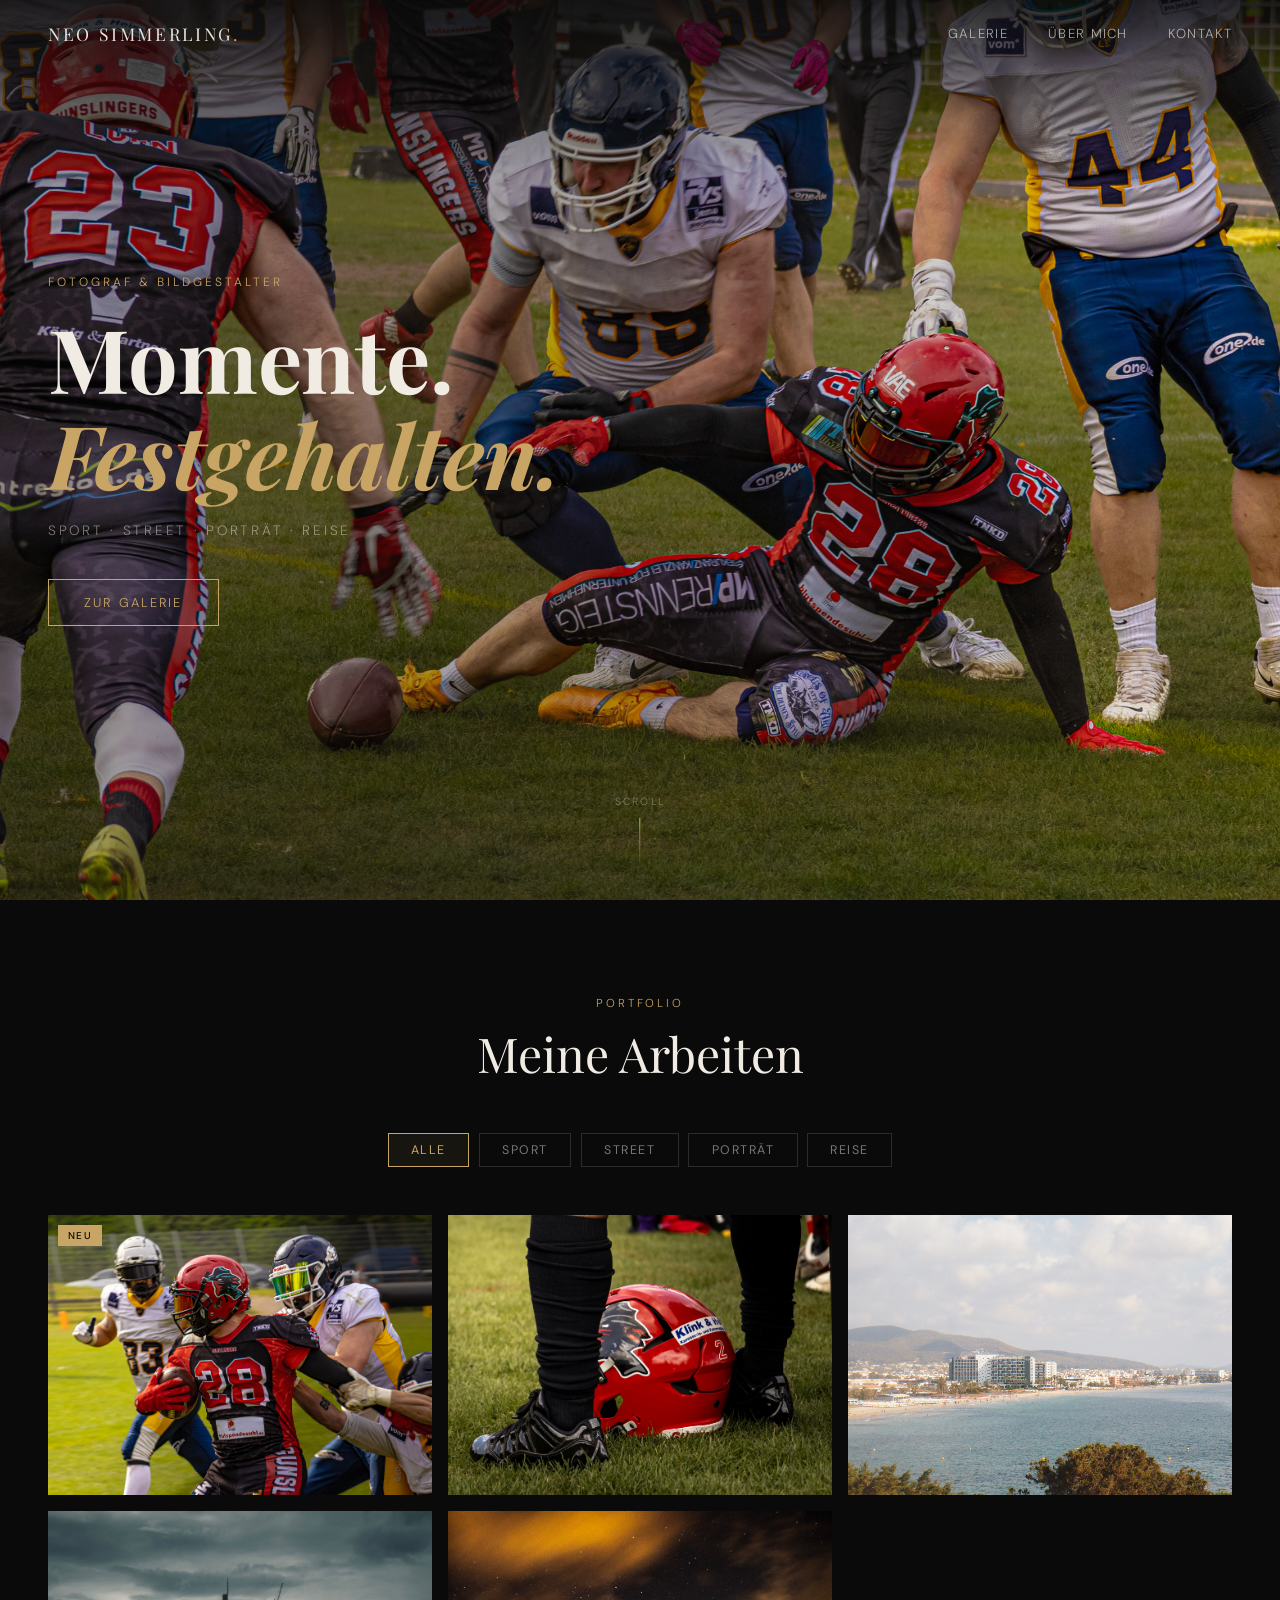
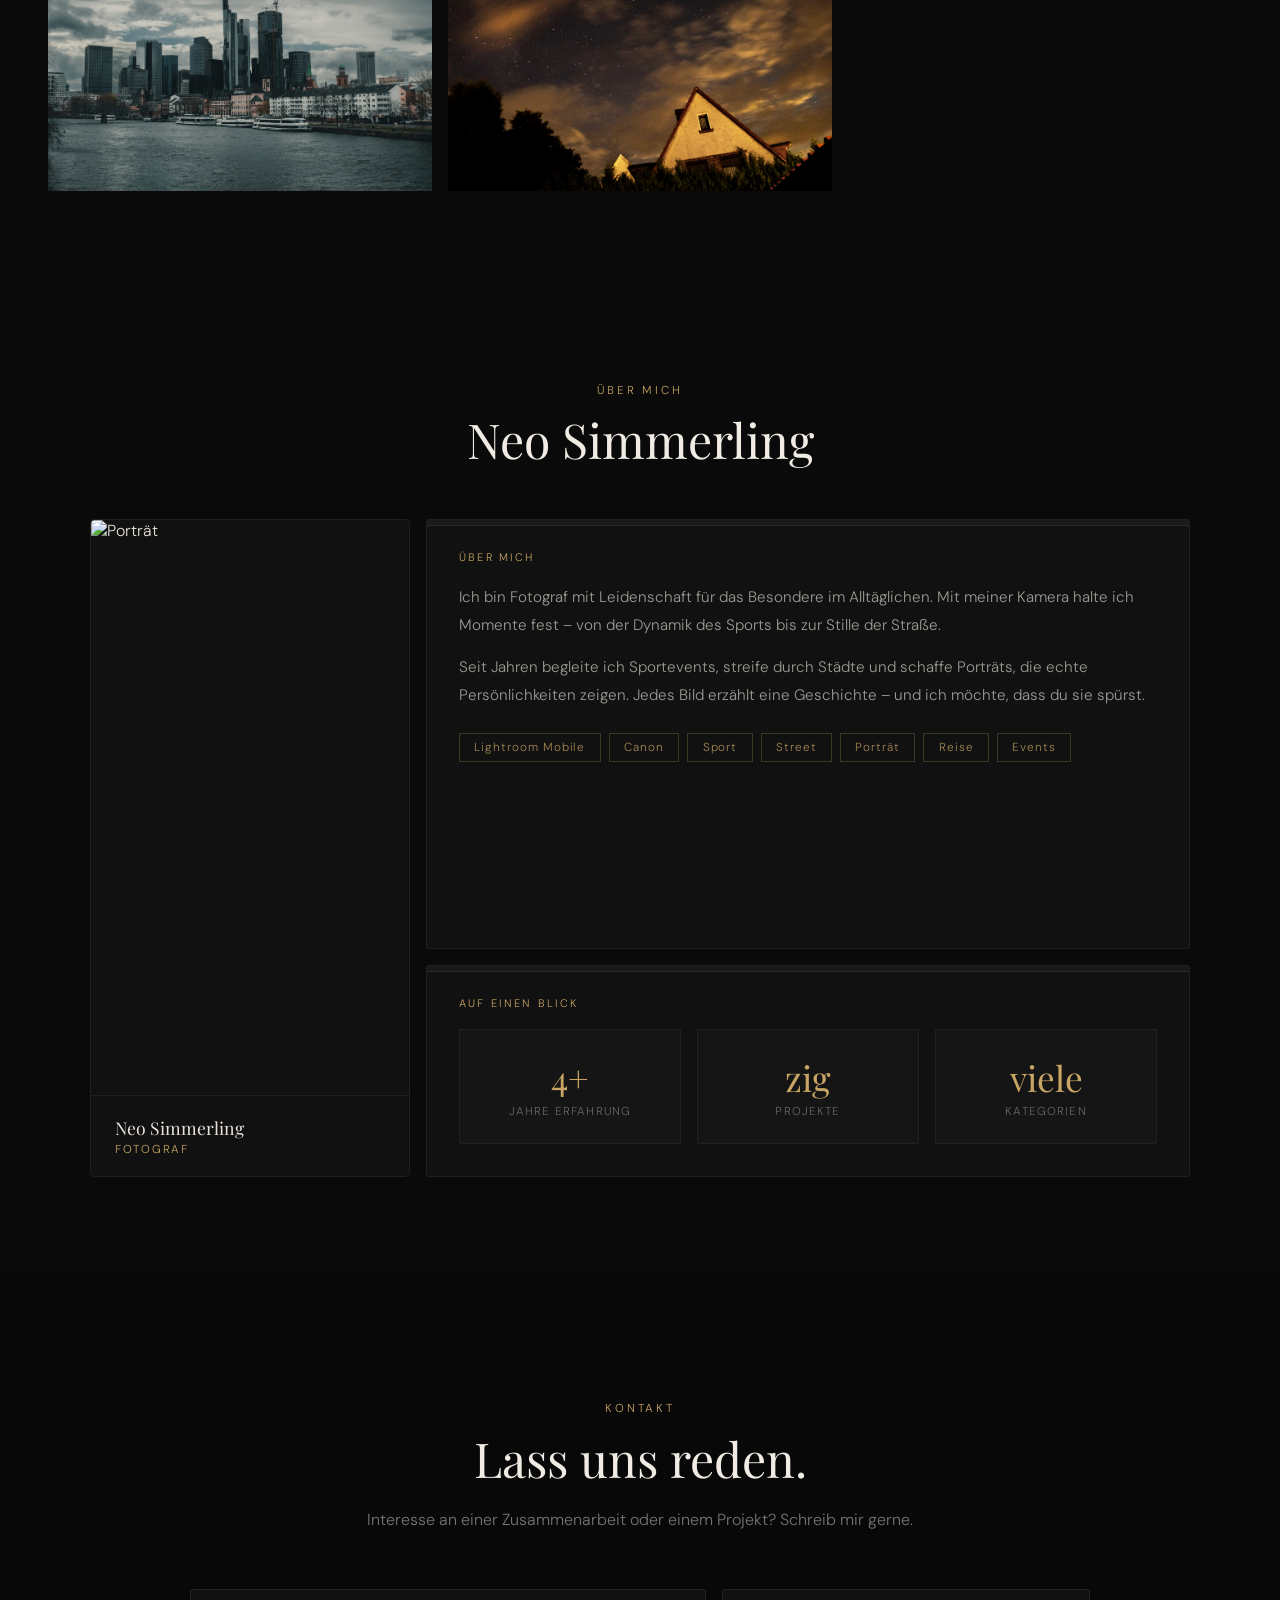
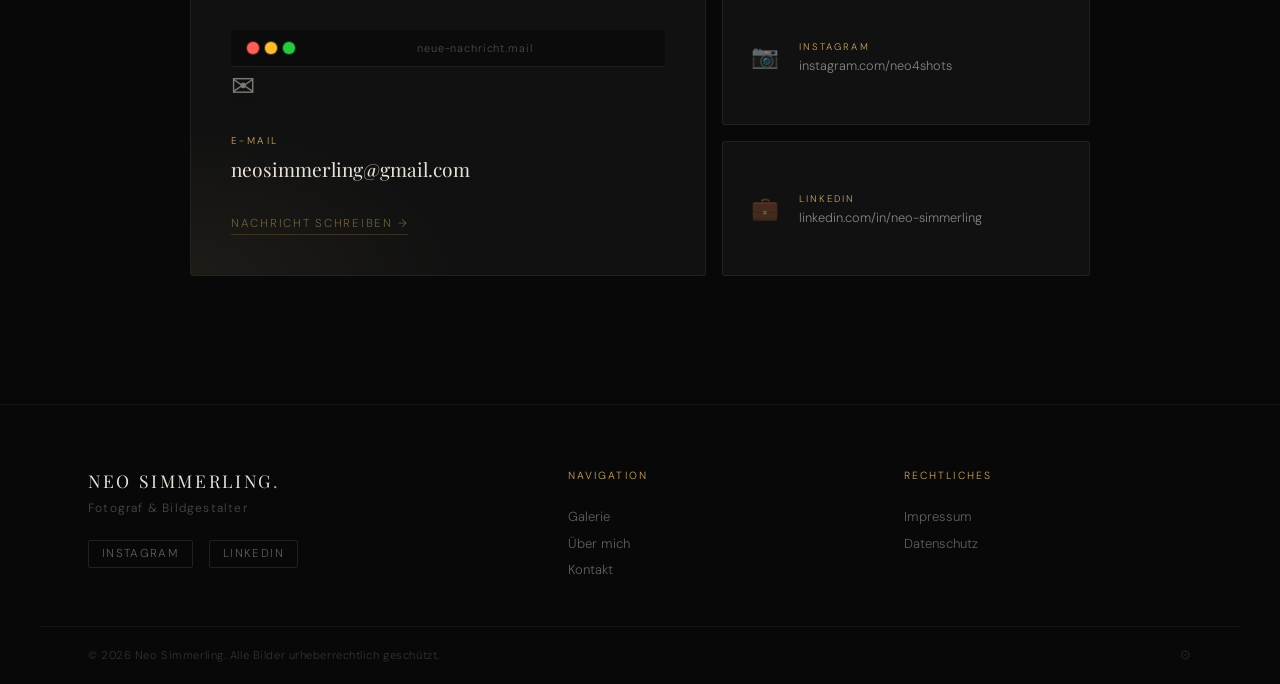
==== index.html @ 32598d6a "1." ====
<!DOCTYPE html>
<html lang="de">
<head>
  <meta charset="UTF-8" />
  <meta name="viewport" content="width=device-width, initial-scale=1.0" />
  <title>Portfolio – Neo Simmerling | Fotograf</title>
  <meta name="description" content="Fotografen-Portfolio – Sport, Street, Porträt & mehr." />
  <link rel="preconnect" href="https://fonts.googleapis.com" />
  <link rel="preconnect" href="https://fonts.gstatic.com" crossorigin />
  <link href="https://fonts.googleapis.com/css2?family=Playfair+Display:ital,wght@0,400;0,700;1,400&family=DM+Sans:wght@300;400;500&display=swap" rel="stylesheet" />
  <link rel="stylesheet" href="css/style.css" />
  <link rel="icon" href="images/about/logo.png" />
</head>
<body>
  <div class="page-transition fade-out" id="pageTransition"></div>

  <!-- NAV -->
  <nav class="nav" id="nav">
    <a href="#hero" class="nav-logo">Neo Simmerling<span>.</span></a>
    <div class="nav-links">
      <a href="#gallery">Galerie</a>
      <a href="#about">Über mich</a>
      <a href="#contact">Kontakt</a>
    </div>
    <button class="burger" id="burger" aria-label="Menü öffnen">
      <span></span><span></span><span></span>
    </button>
  </nav>

  <!-- MOBILE MENU -->
  <div class="mobile-menu" id="mobileMenu">
    <a href="#gallery" class="mobile-link">Galerie</a>
    <a href="#about" class="mobile-link">Über mich</a>
    <a href="#contact" class="mobile-link">Kontakt</a>
  </div>

  <!-- HERO -->
  <section class="hero" id="hero">
    <div class="hero-bg">
      <div class="hero-overlay"></div>
      <!-- Platzhalter-Bild – ersetze mit deinem echten Hero-Bild -->
      <div class="hero-img" style="background-image: url('images/about/hero.jpg');"></div>
      <div class="hero-placeholder" style="display:none"></div>
    </div>
    <div class="hero-content">
      <p class="hero-eyebrow">Fotograf &amp; Bildgestalter</p>
      <h1 class="hero-title">Momente.<br /><em>Festgehalten.</em></h1>
      <p class="hero-sub">Sport · Street · Porträt · Reise</p>
      <a href="#gallery" class="btn-hero">Zur Galerie</a>
    </div>
    <div class="hero-scroll">
      <span>Scroll</span>
      <div class="scroll-line"></div>
    </div>
  </section>

  <!-- GALLERY -->
  <section class="gallery-section" id="gallery">
    <div class="section-header">
      <p class="section-eyebrow">Portfolio</p>
      <h2 class="section-title">Meine Arbeiten</h2>
    </div>

    <!-- FILTER -->
    <div class="filter-bar" id="filterBar">
      <button class="filter-btn active" data-filter="all">Alle</button>
      <button class="filter-btn" data-filter="sport">Sport</button>
      <button class="filter-btn" data-filter="street">Street</button>
      <button class="filter-btn" data-filter="portrait">Porträt</button>
      <button class="filter-btn" data-filter="travel">Reise</button>
    </div>

    <!-- MASONRY GRID -->
    <div class="masonry" id="gallery-grid">
      <!-- Bilder werden via JS aus data/photos.js geladen -->
    </div>
  </section>

  <!-- LIGHTBOX -->
  <div class="lightbox" id="lightbox" role="dialog" aria-modal="true" aria-label="Bildvorschau">
    <button class="lb-close" id="lbClose" aria-label="Schließen">&#x2715;</button>
    <button class="lb-prev" id="lbPrev" aria-label="Vorheriges Bild">&#8592;</button>
    <button class="lb-next" id="lbNext" aria-label="Nächstes Bild">&#8594;</button>
    <div class="lb-img-wrap">
      <img class="lb-img" id="lbImg" src="" alt="" draggable="false" />
    </div>
    <div class="lb-meta">
      <p class="lb-title" id="lbTitle"></p>
      <p class="lb-cat" id="lbCat"></p>
    </div>
  </div>

  <!-- ABOUT -->
  <section class="about-section" id="about">
    <div class="about-header">
      <p class="section-eyebrow">Über mich</p>
      <h2 class="section-title" id="aboutName">Neo Simmerling</h2>
    </div>

    <div class="about-grid">

      <!-- Karte 1: Foto -->
      <div class="about-card about-card--photo">
        <div class="about-img-placeholder" id="aboutImgWrap">
          <img src="" alt="Porträt" class="about-img" id="aboutImg" style="display:none" />
          <div class="about-img-fallback" id="aboutFallback">
            <svg viewBox="0 0 100 100" xmlns="http://www.w3.org/2000/svg">
              <circle cx="50" cy="38" r="20" fill="rgba(255,255,255,0.15)"/>
              <ellipse cx="50" cy="85" rx="35" ry="25" fill="rgba(255,255,255,0.1)"/>
            </svg>
          </div>
        </div>
        <div class="about-card__photo-label">
          <span class="about-card__name" id="aboutCardName">Neo Simmerling</span>
          <span class="about-card__role">Fotograf</span>
        </div>
      </div>

      <!-- Karte 2: Bio -->
      <div class="about-card about-card--bio">
        <div class="mac-bar">
          <span class="mac-dot mac-dot--red"></span>
          <span class="mac-dot mac-dot--yellow"></span>
          <span class="mac-dot mac-dot--green"></span>
          <span class="mac-bar__title">über-mich.txt</span>
        </div>
        <div class="about-card__eyebrow">Über mich</div>
        <div class="about-bio" id="aboutBio"></div>
        <div class="about-tags" id="aboutTagsWrap"></div>
      </div>

      <!-- Karte 3: Stats -->
      <div class="about-card about-card--stats">
        <div class="mac-bar">
          <span class="mac-dot mac-dot--red"></span>
          <span class="mac-dot mac-dot--yellow"></span>
          <span class="mac-dot mac-dot--green"></span>
          <span class="mac-bar__title">stats.json</span>
        </div>
        <div class="about-card__eyebrow">Auf einen Blick</div>
        <div class="about-stats" id="aboutStats"></div>
      </div>

    </div>
  </section>
  
  <!-- CONTACT -->
  <section class="contact-section" id="contact">
    <div class="contact-inner">
      <p class="section-eyebrow">Kontakt</p>
      <h2 class="section-title">Lass uns reden.</h2>
      <p class="contact-sub" id="contactSub">Interesse an einer Zusammenarbeit oder einem Projekt? Schreib mir gerne.</p>

      <div class="contact-layout">

        <!-- Hauptkarte: E-Mail -->
        <a class="contact-main" id="contactMailto" href="mailto:neosimmerling@gmail.com">
          <div class="mac-bar mac-bar--dark">
            <span class="mac-dot mac-dot--red"></span>
            <span class="mac-dot mac-dot--yellow"></span>
            <span class="mac-dot mac-dot--green"></span>
            <span class="mac-bar__title">neue-nachricht.mail</span>
          </div>
          <div class="contact-main__bg"></div>
          <div class="contact-main__content">
            <span class="contact-main__icon">✉</span>
            <span class="contact-main__label">E-Mail</span>
            <span class="contact-main__value" id="contactMailValue">neosimmerling@gmail.com</span>
            <span class="contact-main__cta">Nachricht schreiben →</span>
          </div>
        </a>

        <!-- Nebenkarten: Socials -->
        <div class="contact-side" id="contactSocials"></div>

      </div>
    </div>
  </section>

  <!-- FOOTER -->
  <footer class="footer" id="footer">
    <div class="footer-inner">
      <div class="footer-brand">
        <span class="footer-logo">Neo Simmerling<span>.</span></span>
        <p class="footer-tagline" id="footerTagline">Fotograf & Bildgestalter</p>
        <div class="footer-socials" id="footerSocials"></div>
      </div>
      <div class="footer-nav">
        <p class="footer-nav__label">Navigation</p>
        <a href="#gallery">Galerie</a>
        <a href="#about">Über mich</a>
        <a href="#contact">Kontakt</a>
      </div>
      <div class="footer-nav">
        <p class="footer-nav__label">Rechtliches</p>
        <a href="impressum.html">Impressum</a>
        <a href="datenschutz.html">Datenschutz</a>
      </div>
    </div>
    <div class="footer-bottom">
      <p>&copy; <span id="year"></span> <span id="footerName">Neo Simmerling</span>. Alle Bilder urheberrechtlich geschützt.</p>
      <a href="admin.html" class="footer-admin-link">⚙</a>
    </div>
  </footer>

  <script src="js/data.js"></script>
  <script src="js/main.js"></script>
</body>
</html>
---- css/style.css ----
/* === RESET & BASE === */
a { color: inherit; text-decoration: none; }
*, *::before, *::after { box-sizing: border-box; margin: 0; padding: 0; }
html { scroll-behavior: smooth; font-size: 16px; -webkit-text-size-adjust: 100%; }
body {
  background: #0a0a0a;
  color: #e8e2d9;
  font-family: 'DM Sans', sans-serif;
  font-weight: 300;
  overflow-x: hidden;
}

/* Download-Schutz */
img { -webkit-user-drag: none; user-drag: none; pointer-events: none; }
a.masonry-item, a.album-card { pointer-events: auto; }
.lb-img, .about-img { pointer-events: none; }

::selection { background: rgba(200,165,100,0.3); }

/* === SCROLLBAR === */
::-webkit-scrollbar { width: 4px; }
::-webkit-scrollbar-track { background: #0a0a0a; }
::-webkit-scrollbar-thumb { background: #3a3226; border-radius: 2px; }

/* === NAV === */
.nav {
  position: fixed; top: 0; left: 0; right: 0; z-index: 100;
  display: flex; align-items: center; justify-content: space-between;
  padding: 1.4rem 3rem;
  transition: background 0.4s, padding 0.4s;
}
.nav.scrolled {
  background: rgba(10,10,10,0.92);
  backdrop-filter: blur(12px);
  -webkit-backdrop-filter: blur(12px);
  padding: 1rem 3rem;
  border-bottom: 1px solid rgba(255,255,255,0.06);
}
.nav-logo {
  font-family: 'Playfair Display', serif;
  font-size: 1.1rem; letter-spacing: 0.15em;
  color: #e8e2d9; text-decoration: none; text-transform: uppercase;
}
.nav-logo span { color: #c8a564; }
.nav-links { display: flex; gap: 2.5rem; }
.nav-links a {
  color: rgba(232,226,217,0.7); text-decoration: none;
  font-size: 0.82rem; letter-spacing: 0.1em; text-transform: uppercase;
  transition: color 0.2s;
}
.nav-links a:hover { color: #c8a564; }
.nav-links a.active { color: #c8a564; }
.nav-links a.active::after {
  content: '';
  display: block;
  width: 100%; height: 1px;
  background: #c8a564;
  margin-top: 2px;
  animation: navUnderline 0.25s ease;
}
@keyframes navUnderline { from { width: 0; } to { width: 100%; } }

.burger {
  display: none; flex-direction: column; gap: 5px;
  background: none; border: none; cursor: pointer; padding: 8px;
  -webkit-tap-highlight-color: transparent;
}
.burger span { display: block; width: 22px; height: 1.5px; background: #e8e2d9; transition: all 0.3s; }

/* === MOBILE MENU === */
.mobile-menu {
  display: none; position: fixed; inset: 0; z-index: 99;
  background: #0a0a0a;
  flex-direction: column; align-items: center; justify-content: center;
  gap: 2.5rem;
}
.mobile-menu.open { display: flex; }
.mobile-link {
  font-family: 'Playfair Display', serif;
  font-size: 2.2rem; color: #e8e2d9; text-decoration: none;
  transition: color 0.2s; -webkit-tap-highlight-color: transparent;
}
.mobile-link:hover { color: #c8a564; }

/* === HERO === */
.hero { position: relative; height: 100vh; display: flex; align-items: center; overflow: hidden; }
.hero-bg { position: absolute; inset: 0; }
.hero-img { width: 100%; height: 100%; background-size: cover; background-position: center 60%; }
.hero-placeholder {
  width: 100%; height: 100%;
  background: linear-gradient(135deg, #1a1410 0%, #0d1520 50%, #0a0a0a 100%);
}
.hero-placeholder::before {
  content: '';
  position: absolute; inset: 0;
  background:
    radial-gradient(ellipse 60% 60% at 70% 40%, rgba(20,40,80,0.5) 0%, transparent 70%),
    radial-gradient(ellipse 40% 40% at 20% 70%, rgba(80,50,20,0.3) 0%, transparent 60%);
}
.hero-placeholder::after {
  content: 'Hero-Bild hier\A(Bild in CSS oder als <img> einfügen)';
  white-space: pre;
  position: absolute; inset: 0;
  display: flex; align-items: center; justify-content: center;
  font-size: 0.8rem; color: rgba(255,255,255,0.12);
  text-align: center; font-family: 'DM Sans', sans-serif;
}
.hero-overlay {
  position: absolute; inset: 0;
  background:
    linear-gradient(to bottom, rgba(10,10,10,0.85) 0%, transparent 20%),
    linear-gradient(to right, rgba(10,10,10,0.4) 30%, rgba(10,10,10,0.05) 100%);
  z-index: 1;
}
.hero-content { position: relative; z-index: 2; padding: 0 3rem; max-width: 700px; }
.hero-eyebrow { font-size: 0.75rem; letter-spacing: 0.25em; text-transform: uppercase; color: #c8a564; margin-bottom: 1.2rem; }
.hero-title { font-family: 'Playfair Display', serif; font-size: clamp(3rem, 7vw, 5.5rem); line-height: 1.1; color: #f0ebe3; margin-bottom: 1.2rem; }
.hero-title em { font-style: italic; color: #c8a564; }
.hero-sub { font-size: 0.85rem; letter-spacing: 0.2em; text-transform: uppercase; color: rgba(232,226,217,0.5); margin-bottom: 2.5rem; }
.btn-hero {
  display: inline-block; padding: 0.85rem 2.2rem;
  border: 1px solid #c8a564; color: #c8a564;
  text-decoration: none; font-size: 0.8rem; letter-spacing: 0.15em; text-transform: uppercase;
  transition: all 0.3s; -webkit-tap-highlight-color: transparent;
}
.btn-hero:hover { background: #c8a564; color: #0a0a0a; }
.hero-scroll {
  position: absolute; bottom: 2rem; left: 50%; transform: translateX(-50%);
  display: flex; flex-direction: column; align-items: center; gap: 0.6rem; z-index: 2;
}
.hero-scroll span { font-size: 0.65rem; letter-spacing: 0.2em; text-transform: uppercase; color: rgba(232,226,217,0.4); }
.scroll-line { width: 1px; height: 50px; background: linear-gradient(to bottom, #c8a564, transparent); animation: scrollAnim 2s ease-in-out infinite; }
@keyframes scrollAnim { 0%,100% { opacity:1; } 50% { opacity:0.3; } }

/* === SECTION COMMONS === */
.section-eyebrow { font-size: 0.72rem; letter-spacing: 0.25em; text-transform: uppercase; color: #c8a564; margin-bottom: 0.6rem; }
.section-title { font-family: 'Playfair Display', serif; font-size: clamp(1.8rem, 4vw, 3rem); color: #f0ebe3; font-weight: 400; }

/* === GALLERY === */
.gallery-section { padding: 6rem 3rem; }
.section-header { text-align: center; margin-bottom: 3rem; }

/* NEU Badge */
.album-badge-new {
  position: absolute; top: 10px; left: 10px;
  background: #c8a564; color: #0a0a0a;
  font-family: 'DM Sans', sans-serif; font-size: 0.62rem;
  font-weight: 500; letter-spacing: 0.15em; text-transform: uppercase;
  padding: 0.25rem 0.6rem; z-index: 6; pointer-events: none;
}

/* FILTER */
.filter-bar { display: flex; flex-wrap: wrap; gap: 0.6rem; justify-content: center; margin-bottom: 3rem; }
.filter-btn {
  padding: 0.5rem 1.4rem; background: none;
  border: 1px solid rgba(232,226,217,0.15);
  color: rgba(232,226,217,0.5);
  font-family: 'DM Sans', sans-serif; font-size: 0.78rem;
  letter-spacing: 0.12em; text-transform: uppercase;
  cursor: pointer; transition: all 0.2s;
  -webkit-tap-highlight-color: transparent;
}
.filter-btn:hover { border-color: rgba(200,165,100,0.5); color: #c8a564; }
.filter-btn.active { border-color: #c8a564; color: #c8a564; background: rgba(200,165,100,0.07); }

/* GALLERY GRID */
.masonry {
  display: grid;
  grid-template-columns: repeat(3, 1fr);
  gap: 1rem;
}
.masonry-item { position: relative; overflow: hidden; cursor: pointer; display: block; }
.masonry-item.hidden { display: none; }
.masonry-item img { width: 100%; display: block; transition: transform 0.5s cubic-bezier(0.25,0.46,0.45,0.94); }
.album-card .img-wrap { height: 280px !important; min-height: unset !important; }
.album-card .img-wrap img { height: 100% !important; object-fit: cover; object-position: center; }
.masonry-item:hover img { transform: scale(1.04); }
.masonry-item .item-overlay {
  position: absolute; inset: 0;
  background: linear-gradient(to top, rgba(10,10,10,0.85) 0%, transparent 60%);
  opacity: 0; transition: opacity 0.3s;
  display: flex; align-items: flex-end; justify-content: space-between;
  padding: 1.2rem; gap: 0.5rem;
}
.masonry-item:hover .item-overlay { opacity: 1; }
.item-title { font-family: 'Playfair Display', serif; font-size: 0.95rem; color: #f0ebe3; }
.item-cat { font-size: 0.68rem; letter-spacing: 0.15em; text-transform: uppercase; color: #c8a564; margin-top: 0.2rem; }

/* === LIGHTBOX === */
.lightbox {
  display: none; position: fixed; inset: 0; z-index: 200;
  background: rgba(5,5,5,0.97);
  align-items: center; justify-content: center; flex-direction: column;
  touch-action: pan-y;
}
.lightbox.open { display: flex; }
.lb-img-wrap { max-width: 92vw; max-height: 78vh; position: relative; }
.lb-img {
  max-width: 100%; max-height: 78vh; object-fit: contain; display: block;
  -webkit-user-select: none; user-select: none;
  opacity: 0; filter: blur(12px);
  transition: opacity 0.45s ease, filter 0.45s ease;
}
.lb-img.img-loaded { opacity: 1; filter: blur(0); }
.lb-close {
  position: absolute; top: 1rem; right: 1rem;
  background: rgba(10,10,10,0.7); border: 1px solid rgba(232,226,217,0.2);
  color: rgba(232,226,217,0.8);
  width: 44px; height: 44px; font-size: 1.1rem; cursor: pointer;
  transition: all 0.2s; display: flex; align-items: center; justify-content: center;
  -webkit-tap-highlight-color: transparent;
}
.lb-close:hover { border-color: #c8a564; color: #c8a564; }
.lb-prev, .lb-next {
  position: absolute; top: 50%; transform: translateY(-50%);
  background: rgba(10,10,10,0.6); border: 1px solid rgba(232,226,217,0.15);
  color: rgba(232,226,217,0.7); width: 48px; height: 48px;
  font-size: 1.2rem; cursor: pointer; transition: all 0.2s;
  display: flex; align-items: center; justify-content: center;
  -webkit-tap-highlight-color: transparent;
}
.lb-prev { left: 1rem; }
.lb-next { right: 1rem; }
.lb-prev:hover, .lb-next:hover { border-color: #c8a564; color: #c8a564; }
.lb-meta { text-align: center; margin-top: 1rem; padding: 0 1rem; }
.lb-title { font-family: 'Playfair Display', serif; font-size: 1rem; color: #f0ebe3; }
.lb-cat { font-size: 0.72rem; letter-spacing: 0.2em; text-transform: uppercase; color: #c8a564; margin-top: 0.3rem; }

/* === ABOUT === */
.about-section { padding: 6rem 3rem; background: #0a0a0a; }
.about-header { text-align: center; margin-bottom: 3rem; }
.about-grid {
  display: grid;
  grid-template-columns: 320px 1fr;
  grid-template-rows: 1fr auto;
  gap: 1rem;
  max-width: 1100px;
  margin: 0 auto;
}
.about-card--photo  { grid-column: 1; grid-row: 1 / 3; }
.about-card--bio    { grid-column: 2; grid-row: 1; }
.about-card--stats  { grid-column: 2; grid-row: 2; }

.about-card {
  background: #111;
  border: 1px solid rgba(255,255,255,0.06);
  border-radius: 3px; padding: 2rem;
  position: relative; overflow: hidden;
  transition: border-color 0.3s, transform 0.3s;
}
.about-card:hover { border-color: rgba(200,165,100,0.2); transform: translateY(-2px); }
.about-card::before {
  content: '';
  position: absolute; top: 0; left: 0; right: 0; height: 1px;
  background: linear-gradient(90deg, transparent, rgba(200,165,100,0.4), transparent);
  opacity: 0; transition: opacity 0.3s;
}
.about-card:hover::before { opacity: 1; }
.about-card__eyebrow { font-size: 0.68rem; letter-spacing: 0.2em; text-transform: uppercase; color: #c8a564; margin-bottom: 1.2rem; }

.about-card--photo { padding: 0; display: flex; flex-direction: column; min-height: 480px; }
.about-card--photo .about-img-placeholder { flex: 1; min-height: 0; position: relative; overflow: hidden; }
.about-card--photo .about-img-fallback {
  position: absolute; inset: 0;
  background: linear-gradient(160deg, #1a1410, #0d1520);
  display: flex; align-items: center; justify-content: center;
}
.about-card--photo .about-img-fallback svg { width: 100px; opacity: 0.3; }
.about-img { width: 100%; height: 100%; object-fit: cover; object-position: center top; display: block; transition: transform 0.6s ease; }
.about-card--photo:hover .about-img { transform: scale(1.03); }
.about-card__photo-label { padding: 1.2rem 1.5rem; background: #111; border-top: 1px solid rgba(255,255,255,0.06); }
.about-card__name { display: block; font-family: 'Playfair Display', serif; font-size: 1.1rem; color: #e8e2d9; }
.about-card__role { display: block; font-size: 0.72rem; letter-spacing: 0.15em; text-transform: uppercase; color: #c8a564; margin-top: 0.2rem; }

.about-bio { margin-bottom: 1.5rem; }
.about-bio p { line-height: 1.85; color: rgba(232,226,217,0.65); margin-bottom: 0.85rem; font-size: 0.95rem; }
.about-tags { display: flex; flex-wrap: wrap; gap: 0.5rem; margin-top: 0.5rem; }

.about-card--stats .about-stats {
  display: grid; grid-template-columns: repeat(3, 1fr);
  gap: 1rem; margin: 0; padding: 0; border: none;
}
.about-card--stats .stat {
  text-align: center; padding: 1.5rem 0.5rem;
  border: 1px solid rgba(255,255,255,0.05);
  border-radius: 2px; background: rgba(255,255,255,0.02);
  transition: background 0.3s, border-color 0.3s;
}
.about-card--stats .stat:hover { background: rgba(200,165,100,0.05); border-color: rgba(200,165,100,0.2); }
.stat-num { display: block; font-family: 'Playfair Display', serif; font-size: 2.2rem; color: #c8a564; }
.stat-label { font-size: 0.72rem; letter-spacing: 0.1em; text-transform: uppercase; color: rgba(232,226,217,0.4); margin-top: 0.2rem; display: block; }
.tag { padding: 0.35rem 0.9rem; border: 1px solid rgba(200,165,100,0.25); font-size: 0.73rem; letter-spacing: 0.08em; color: rgba(200,165,100,0.8); }

/* === CONTACT === */
.contact-section { padding: 8rem 3rem; background: #080808; }
.contact-inner { max-width: 900px; margin: 0 auto; text-align: center; }
.contact-sub { margin-top: 1rem; color: rgba(232,226,217,0.5); line-height: 1.7; margin-bottom: 3.5rem; }

.contact-layout {
  display: grid;
  grid-template-columns: 1.4fr 1fr;
  grid-template-rows: auto auto;
  gap: 1rem;
  text-align: left;
}

.contact-main {
  position: relative;
  display: flex; flex-direction: column; justify-content: center;
  min-height: 260px; padding: 2.5rem;
  text-decoration: none; color: inherit;
  overflow: hidden;
  border: 1px solid rgba(255,255,255,0.07);
  border-radius: 3px; background: #111;
  transition: border-color 0.3s, transform 0.3s;
  grid-column: 1; grid-row: 1 / 3;
}
.contact-main__bg {
  position: absolute; inset: 0;
  background: radial-gradient(ellipse 80% 80% at 0% 100%, rgba(200,165,100,0.07) 0%, transparent 65%);
  transition: opacity 0.4s;
}
.contact-main:hover { border-color: rgba(200,165,100,0.35); transform: translateY(-3px); }
.contact-main:hover .contact-main__bg { opacity: 1.8; }
.contact-main::before {
  content: '';
  position: absolute; top: 0; left: 0; right: 0; height: 1px;
  background: linear-gradient(90deg, transparent, rgba(200,165,100,0.5), transparent);
  opacity: 0; transition: opacity 0.3s;
}
.contact-main:hover::before { opacity: 1; }
.contact-main__content { position: relative; z-index: 1; }
.contact-main__icon { display: block; font-size: 1.8rem; margin-bottom: 1.8rem; opacity: 0.5; }
.contact-main__label {
  display: block; font-size: 0.62rem; letter-spacing: 0.25em;
  text-transform: uppercase; color: #c8a564; margin-bottom: 0.6rem;
}
.contact-main__value {
  display: block; font-family: 'Playfair Display', serif;
  font-size: 1.2rem; color: #e8e2d9; margin-bottom: 1.8rem; word-break: break-all;
}
.contact-main__cta {
  display: inline-block; font-size: 0.72rem; letter-spacing: 0.15em;
  text-transform: uppercase; color: rgba(200,165,100,0.5);
  border-bottom: 1px solid rgba(200,165,100,0.2); padding-bottom: 0.2rem;
  transition: color 0.2s, border-color 0.2s;
}
.contact-main:hover .contact-main__cta { color: #c8a564; border-color: rgba(200,165,100,0.5); }

.contact-side {
  display: flex; flex-direction: column; gap: 1rem;
  grid-column: 2; grid-row: 1 / 3;
}
.contact-card {
  display: flex; flex-direction: row; align-items: center;
  gap: 1.2rem; padding: 1.6rem 1.8rem;
  background: #111; border: 1px solid rgba(255,255,255,0.07);
  border-radius: 3px; text-decoration: none; color: inherit;
  position: relative; overflow: hidden; flex: 1;
  transition: border-color 0.3s, transform 0.3s, background 0.3s;
}
.contact-card::before {
  content: '';
  position: absolute; top: 0; left: 0; right: 0; height: 1px;
  background: linear-gradient(90deg, transparent, rgba(200,165,100,0.4), transparent);
  opacity: 0; transition: opacity 0.3s;
}
.contact-card:hover { border-color: rgba(200,165,100,0.3); transform: translateY(-2px); background: #141414; }
.contact-card:hover::before { opacity: 1; }
.contact-card__icon { font-size: 1.4rem; opacity: 0.5; flex-shrink: 0; }
.contact-card__text { display: flex; flex-direction: column; gap: 0.25rem; }
.contact-card__label {
  font-size: 0.6rem; letter-spacing: 0.22em;
  text-transform: uppercase; color: #c8a564;
}
.contact-card__value { font-size: 0.8rem; color: rgba(232,226,217,0.55); }

/* === FOOTER === */
.footer { background: #080808; border-top: 1px solid rgba(255,255,255,0.06); }
.footer-inner {
  display: grid;
  grid-template-columns: 1.5fr 1fr 1fr;
  gap: 3rem; padding: 4rem 3rem 3rem;
  max-width: 1200px; margin: 0 auto;
}
.footer-bottom {
  display: flex; align-items: center; justify-content: space-between;
  padding: 1.2rem 3rem;
  border-top: 1px solid rgba(255,255,255,0.05);
  max-width: 1200px; margin: 0 auto;
}
.footer-logo {
  font-family: 'Playfair Display', serif; font-size: 1.1rem;
  letter-spacing: 0.15em; color: #e8e2d9; text-transform: uppercase;
}
.footer-logo span { color: #c8a564; }
.footer-tagline { font-size: 0.75rem; color: rgba(232,226,217,0.3); letter-spacing: 0.1em; margin-top: 0.4rem; }
.footer-socials { display: flex; gap: 1rem; margin-top: 1.5rem; flex-wrap: wrap; }
.footer-social {
  color: rgba(232,226,217,0.4); text-decoration: none;
  font-size: 0.72rem; letter-spacing: 0.12em; text-transform: uppercase;
  border: 1px solid rgba(255,255,255,0.1); padding: 0.35rem 0.8rem; border-radius: 2px;
  transition: color 0.2s, border-color 0.2s;
}
.footer-social:hover { color: #c8a564; border-color: rgba(200,165,100,0.4); }
.footer-nav__label {
  font-size: 0.65rem; letter-spacing: 0.2em; text-transform: uppercase;
  color: #c8a564; margin-bottom: 1rem;
}
.footer-nav { display: flex; flex-direction: column; gap: 0.6rem; }
.footer-nav a {
  color: rgba(232,226,217,0.4); text-decoration: none;
  font-size: 0.82rem; transition: color 0.2s;
}
.footer-nav a:hover { color: #e8e2d9; }
.footer-bottom p { font-size: 0.7rem; color: rgba(232,226,217,0.2); letter-spacing: 0.05em; }
.footer-links { display: flex; gap: 1.2rem; }
.footer-links a {
  color: rgba(232,226,217,0.3); text-decoration: none;
  font-size: 0.75rem; letter-spacing: 0.08em; transition: color 0.2s;
}
.footer-links a:hover { color: #c8a564; }
.footer-admin-link { color: rgba(232,226,217,0.1); text-decoration: none; font-size: 0.9rem; transition: color 0.3s; }
.footer-admin-link:hover { color: rgba(200,165,100,0.5); }

/* === FADE-IN === */
.fade-in { opacity: 0; transform: translateY(20px); transition: opacity 0.6s ease, transform 0.6s ease; }
.fade-in.visible { opacity: 1; transform: translateY(0); }

/* === SCROLL-TO-TOP === */
.scroll-top {
  position: fixed; bottom: 2rem; right: 2rem; z-index: 90;
  width: 44px; height: 44px;
  background: rgba(10,10,10,0.85);
  border: 1px solid rgba(200,165,100,0.35); color: #c8a564;
  font-size: 1.1rem; cursor: pointer; border-radius: 2px;
  display: flex; align-items: center; justify-content: center;
  opacity: 0; transform: translateY(10px);
  transition: opacity 0.3s, transform 0.3s, border-color 0.2s, background 0.2s;
  pointer-events: none;
  backdrop-filter: blur(8px); -webkit-backdrop-filter: blur(8px);
  -webkit-tap-highlight-color: transparent;
}
.scroll-top.visible { opacity: 1; transform: translateY(0); pointer-events: auto; }
.scroll-top:hover { background: rgba(200,165,100,0.1); border-color: #c8a564; }

/* === SEITEN-ÜBERGANG === */
.page-transition {
  position: fixed; inset: 0; z-index: 9999;
  background: #0a0a0a; pointer-events: none;
  opacity: 0; transition: opacity 0.35s ease;
}
.page-transition.active { opacity: 1; pointer-events: all; }

/* ================================================================
   RESPONSIVE
   ================================================================ */

/* Tablet Landscape (≤ 1100px) */
@media (max-width: 1100px) {
  .gallery-section { padding: 5rem 2rem; }
  .masonry { gap: 0.85rem; }
}

/* Tablet Portrait (≤ 900px) */
@media (max-width: 900px) {
  .nav { padding: 1.2rem 1.5rem; }
  .nav.scrolled { padding: 0.9rem 1.5rem; }
  .nav-links { display: none; }
  .burger { display: flex; }
  .hero-content { padding: 0 1.5rem; }
  .gallery-section { padding: 5rem 1.5rem; }
  .masonry { grid-template-columns: repeat(2, 1fr); gap: 0.75rem; }
  .album-card .img-wrap { height: 240px !important; }

  /* About */
  .about-section { padding: 5rem 1.5rem; }
  .about-grid { grid-template-columns: 1fr; grid-template-rows: auto; gap: 0.75rem; }
  .about-card--photo { grid-column: 1; grid-row: auto; min-height: 380px; }
  .about-card--bio   { grid-column: 1; grid-row: auto; }
  .about-card--stats { grid-column: 1; grid-row: auto; }

  .contact-section { padding: 5rem 1.5rem; }
  .contact-layout { grid-template-columns: 1fr; grid-template-rows: auto; }
  .contact-main { grid-column: 1; grid-row: auto; min-height: 220px; }
  .contact-side { grid-column: 1; grid-row: auto; }
  .footer-inner { grid-template-columns: 1fr 1fr; gap: 2rem; padding: 3rem 1.5rem 2rem; }
  .footer-bottom { padding: 1rem 1.5rem; }
}

/* Handy (≤ 640px) */
@media (max-width: 640px) {
  .nav { padding: 1rem 1.25rem; }
  .nav.scrolled { padding: 0.8rem 1.25rem; }
  .hero-title { font-size: 2.4rem; }
  .hero-content { padding: 0 1.25rem; }
  .hero-sub { font-size: 0.75rem; }
  .gallery-section { padding: 4rem 0.75rem 3rem; }
  .masonry { grid-template-columns: repeat(2, 1fr); gap: 0.4rem; }
  .album-card .img-wrap { height: 180px !important; }
  .item-title { font-size: 0.82rem; }
  .filter-bar { gap: 0.35rem; margin-bottom: 1.5rem; }
  .filter-btn { padding: 0.4rem 0.85rem; font-size: 0.7rem; letter-spacing: 0.08em; }

  /* About */
  .about-section { padding: 4rem 1rem; }
  .about-grid { grid-template-columns: 1fr; gap: 0.75rem; }
  .about-card--photo { min-height: 320px; }
  .about-card { padding: 1.5rem; }
  .about-card--stats .about-stats { grid-template-columns: repeat(3, 1fr); gap: 0.5rem; }
  .about-card--stats .stat { padding: 1rem 0.25rem; }
  .stat-num { font-size: 1.8rem; }

  .contact-section { padding: 4rem 1rem; }
  .contact-main { min-height: 180px; padding: 2rem; }
  .contact-main__value { font-size: 0.95rem; }
  .contact-card { padding: 1.4rem 1.5rem; }
  .footer-inner { grid-template-columns: 1fr; gap: 0; padding: 2.5rem 1.25rem 1.5rem; }
  .footer-brand { margin-bottom: 2rem; }
  .footer-nav { padding: 1.2rem 0; border-top: 1px solid rgba(255,255,255,0.05); }
  .footer-nav:last-child { border-bottom: 1px solid rgba(255,255,255,0.05); }
  .footer-bottom { padding: 1rem 1.25rem; flex-direction: column; align-items: flex-start; gap: 0.4rem; }
  .scroll-top { bottom: 1.2rem; right: 1.2rem; }

  /* Lightbox */
  .lb-prev, .lb-next { top: auto; bottom: 5.5rem; transform: none; width: 48px; height: 48px; }
  .lb-prev { left: 1.5rem; }
  .lb-next { right: 1.5rem; }
  .lb-img-wrap { max-width: 100vw; max-height: 72vh; }
  .lb-img { max-height: 72vh; }
}

/* Kleines Handy (≤ 390px) */
@media (max-width: 390px) {
  .masonry { grid-template-columns: repeat(2, 1fr); gap: 0.3rem; }
  .album-card .img-wrap { height: 150px !important; }
  .hero-title { font-size: 2rem; }
  .gallery-section { padding: 3.5rem 0.5rem 2.5rem; }
  .filter-btn { padding: 0.35rem 0.7rem; font-size: 0.65rem; }
  .about-card--stats .about-stats { grid-template-columns: repeat(3, 1fr); }
  .stat-num { font-size: 1.5rem; }
}
/* ============================================================
   macOS FENSTER-STYLE
   ============================================================ */

/* Titelleiste */
.mac-bar {
  display: flex;
  align-items: center;
  gap: 6px;
  padding: 0.7rem 1rem;
  margin: -2rem -2rem 1.5rem -2rem; /* Karte hat padding: 2rem */
  background: rgba(255,255,255,0.04);
  border-bottom: 1px solid rgba(255,255,255,0.07);
  border-radius: 3px 3px 0 0;
}
.mac-bar--dark {
  margin: 0 0 0 0;
  border-radius: 3px 3px 0 0;
  background: rgba(0,0,0,0.3);
  border-bottom: 1px solid rgba(255,255,255,0.08);
}

/* Drei Punkte */
.mac-dot {
  width: 12px;
  height: 12px;
  border-radius: 50%;
  display: inline-block;
  flex-shrink: 0;
  transition: filter 0.2s;
}
.mac-dot--red    { background: #ff5f57; box-shadow: 0 0 0 1px rgba(255,95,87,0.3); }
.mac-dot--yellow { background: #febc2e; box-shadow: 0 0 0 1px rgba(254,188,46,0.3); }
.mac-dot--green  { background: #28c840; box-shadow: 0 0 0 1px rgba(40,200,64,0.3); }
.about-card:hover .mac-dot,
.contact-main:hover .mac-dot { filter: brightness(1.15); }

/* Dateiname in der Leiste */
.mac-bar__title {
  flex: 1;
  text-align: center;
  font-size: 0.68rem;
  letter-spacing: 0.08em;
  color: rgba(232,226,217,0.3);
  font-family: 'DM Sans', monospace;
  pointer-events: none;
  user-select: none;
}

/* Karte braucht kein top-padding mehr (mac-bar übernimmt das) */
.about-card--bio,
.about-card--stats {
  padding-top: 0 !important;
}

/* Contact-main: mac-bar sitzt ganz oben */
.contact-main {
  position: relative;
  overflow: hidden;
}
.contact-main .mac-bar {
  position: relative;
  z-index: 2;
  margin: 0;
}

/* Foto-Karte: kein mac-bar, aber passende Border-radius */
.about-card--photo {
  border-radius: 5px;
  overflow: hidden;
}

@media (max-width: 640px) {
  .mac-bar { padding: 0.5rem 0.75rem; margin: -1.5rem -1.5rem 1.2rem -1.5rem; }
  .mac-dot { width: 10px; height: 10px; }
  .mac-bar__title { font-size: 0.6rem; }
}
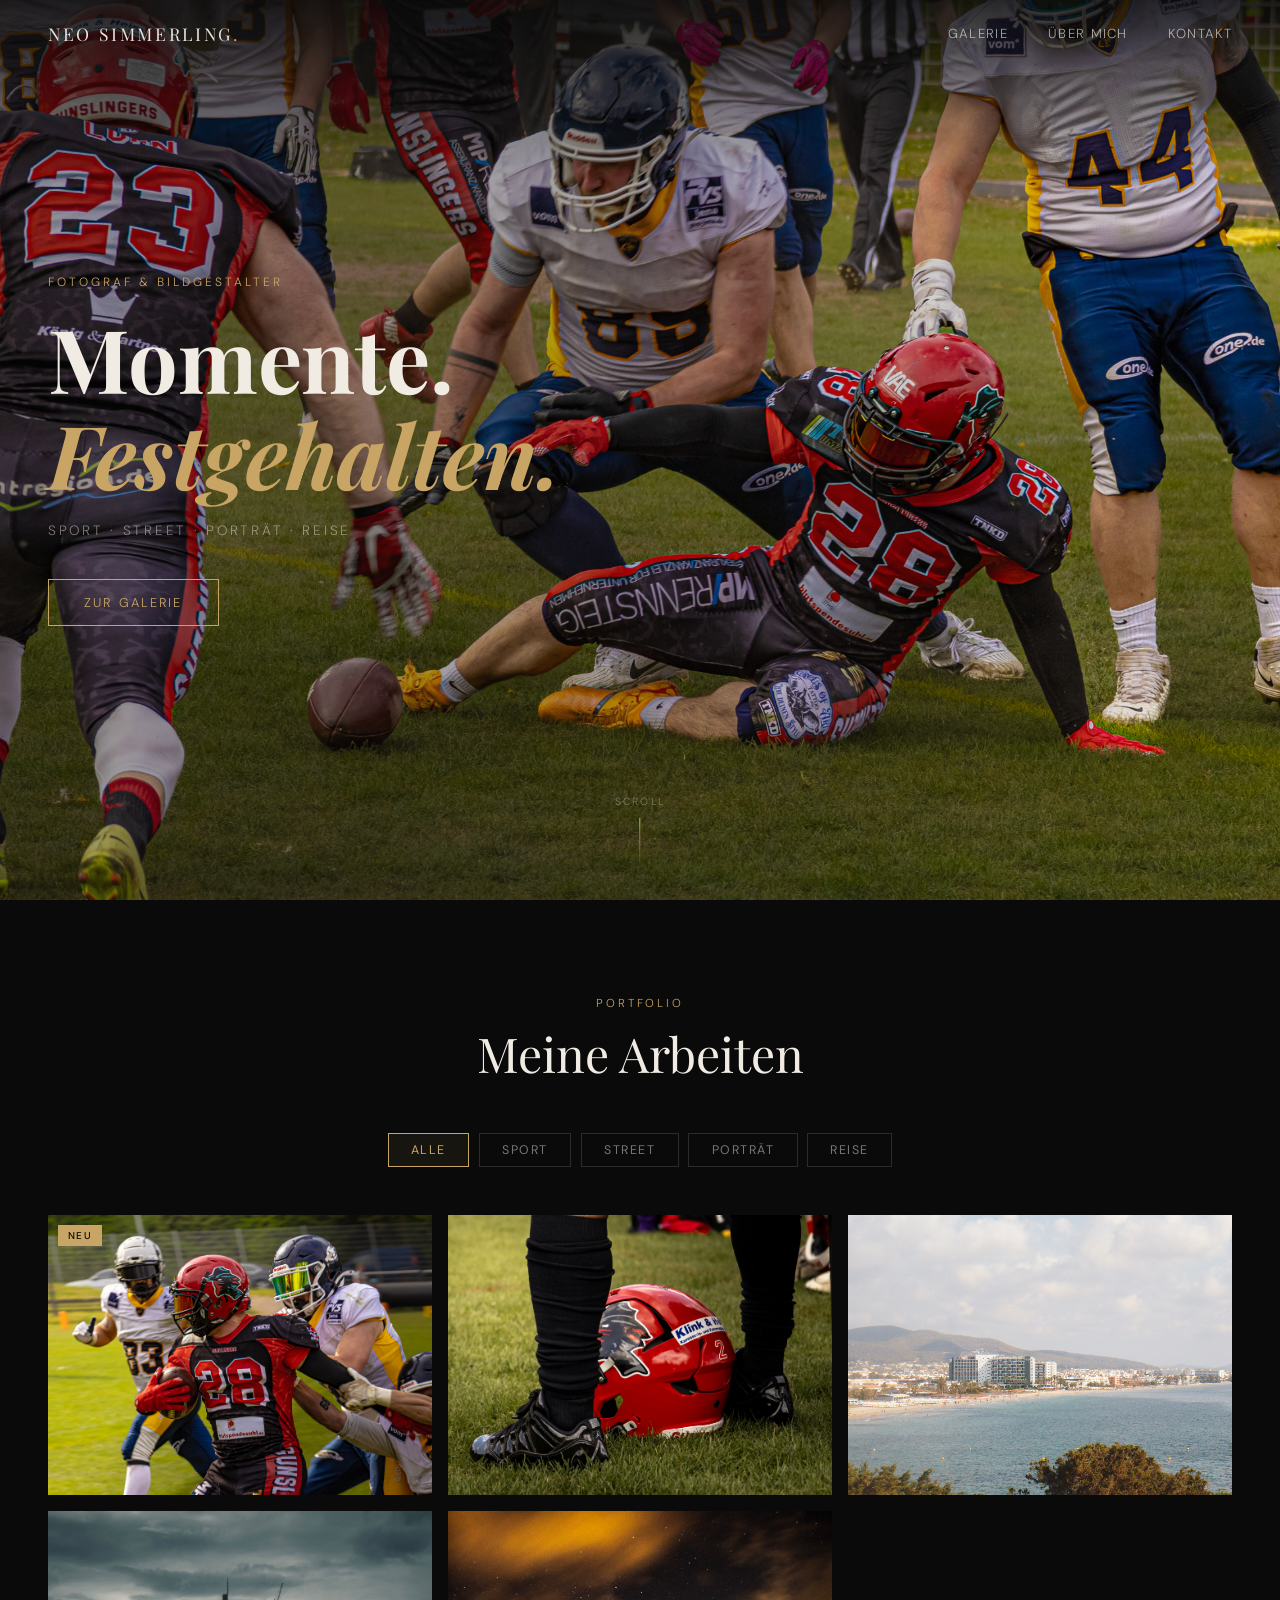
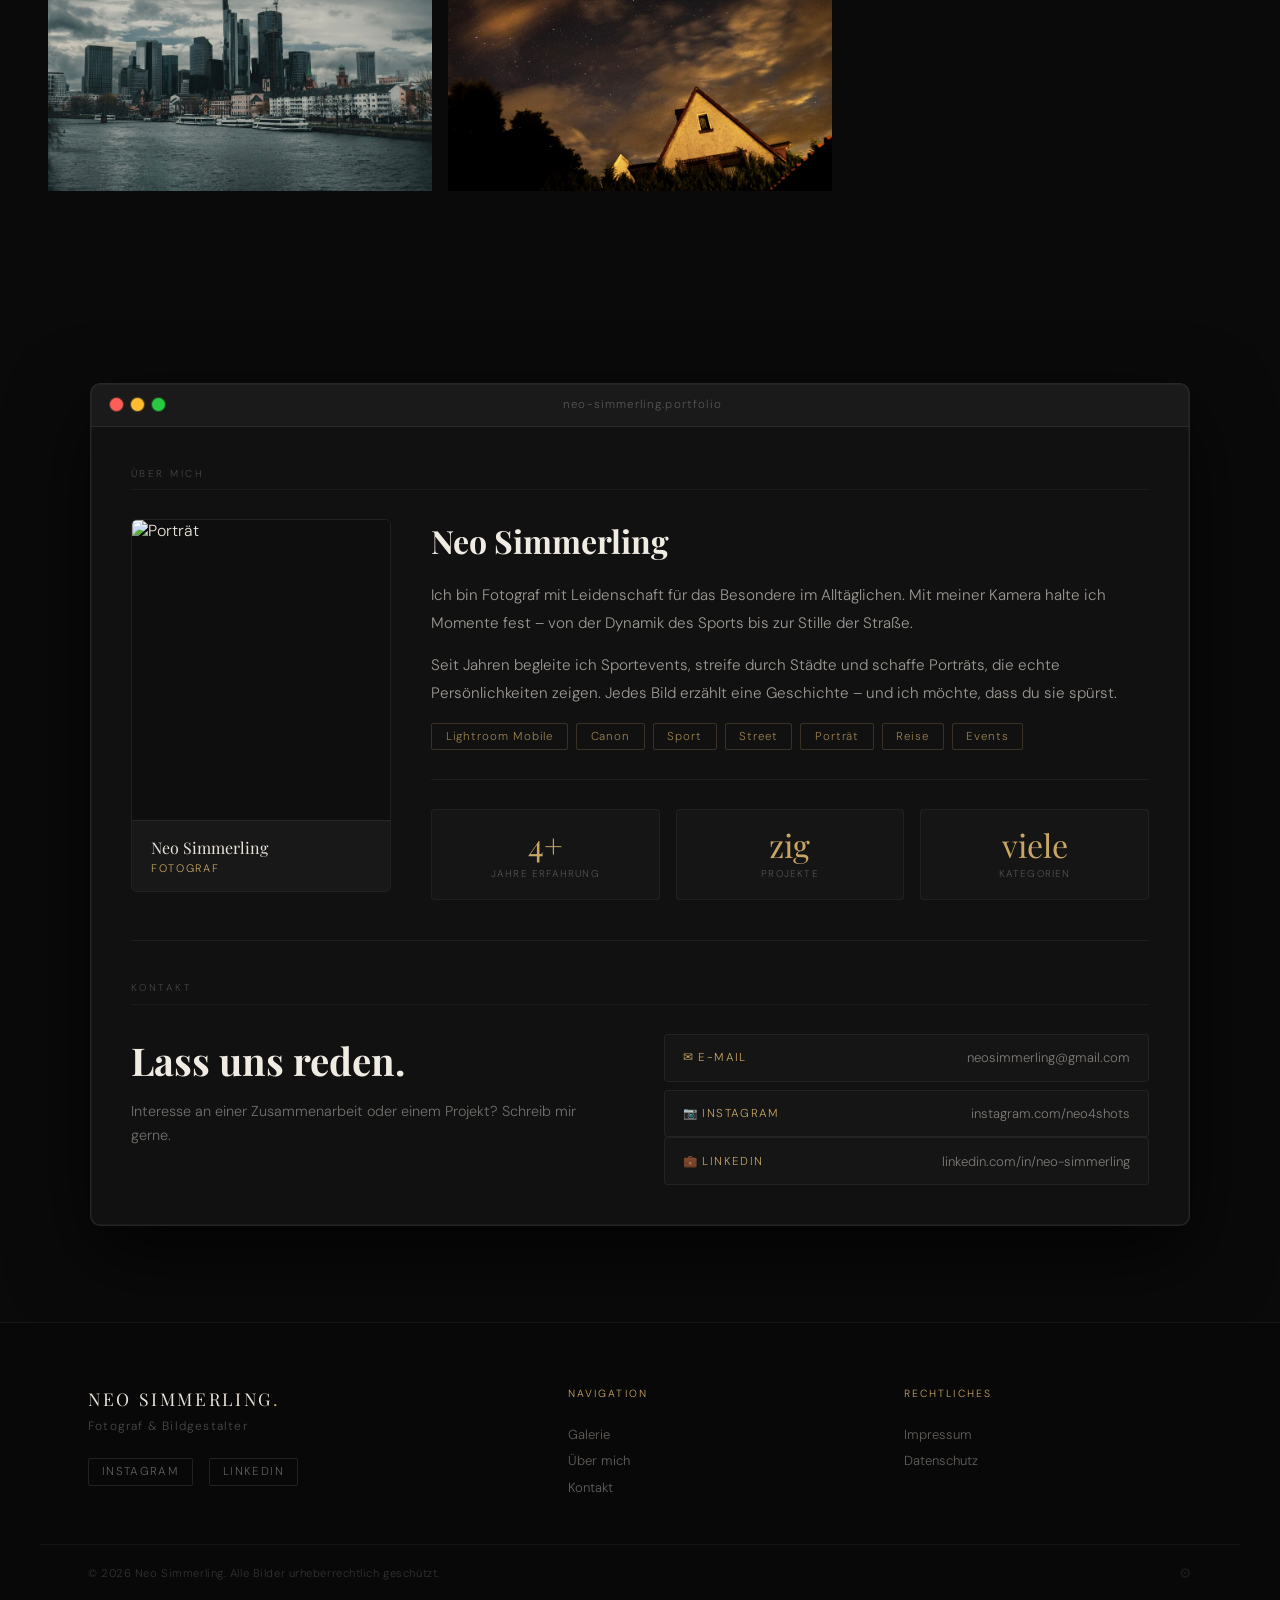
==== commit a3079c99: "2." ====
--- a/index.html
+++ b/index.html
@@ -91,87 +91,83 @@
   </div>
 
   <!-- ABOUT -->
-  <section class="about-section" id="about">
-    <div class="about-header">
-      <p class="section-eyebrow">Über mich</p>
-      <h2 class="section-title" id="aboutName">Neo Simmerling</h2>
-    </div>
-
-    <div class="about-grid">
-
-      <!-- Karte 1: Foto -->
-      <div class="about-card about-card--photo">
-        <div class="about-img-placeholder" id="aboutImgWrap">
-          <img src="" alt="Porträt" class="about-img" id="aboutImg" style="display:none" />
-          <div class="about-img-fallback" id="aboutFallback">
-            <svg viewBox="0 0 100 100" xmlns="http://www.w3.org/2000/svg">
-              <circle cx="50" cy="38" r="20" fill="rgba(255,255,255,0.15)"/>
-              <ellipse cx="50" cy="85" rx="35" ry="25" fill="rgba(255,255,255,0.1)"/>
-            </svg>
-          </div>
-        </div>
-        <div class="about-card__photo-label">
-          <span class="about-card__name" id="aboutCardName">Neo Simmerling</span>
-          <span class="about-card__role">Fotograf</span>
-        </div>
-      </div>
-
-      <!-- Karte 2: Bio -->
-      <div class="about-card about-card--bio">
-        <div class="mac-bar">
+  <!-- ABOUT + CONTACT: Ein macOS-Fenster -->
+  <section class="mac-section" id="about">
+    <div class="mac-window">
+
+      <!-- Titelleiste -->
+      <div class="mac-titlebar">
+        <div class="mac-dots">
           <span class="mac-dot mac-dot--red"></span>
           <span class="mac-dot mac-dot--yellow"></span>
           <span class="mac-dot mac-dot--green"></span>
-          <span class="mac-bar__title">über-mich.txt</span>
         </div>
-        <div class="about-card__eyebrow">Über mich</div>
-        <div class="about-bio" id="aboutBio"></div>
-        <div class="about-tags" id="aboutTagsWrap"></div>
-      </div>
-
-      <!-- Karte 3: Stats -->
-      <div class="about-card about-card--stats">
-        <div class="mac-bar">
-          <span class="mac-dot mac-dot--red"></span>
-          <span class="mac-dot mac-dot--yellow"></span>
-          <span class="mac-dot mac-dot--green"></span>
-          <span class="mac-bar__title">stats.json</span>
+        <span class="mac-titlebar__title">neo-simmerling.portfolio</span>
+        <div class="mac-titlebar__spacer"></div>
+      </div>
+
+      <!-- Fenster-Inhalt -->
+      <div class="mac-body">
+
+        <!-- ABOUT -->
+        <div class="mac-pane" id="about-pane">
+          <div class="mac-pane__label">Über mich</div>
+
+          <div class="mac-about-grid">
+
+            <!-- Foto -->
+            <div class="mac-photo">
+              <div class="about-img-placeholder" id="aboutImgWrap">
+                <img src="" alt="Porträt" class="about-img" id="aboutImg" style="display:none" />
+                <div class="about-img-fallback" id="aboutFallback">
+                  <svg viewBox="0 0 100 100" xmlns="http://www.w3.org/2000/svg">
+                    <circle cx="50" cy="38" r="20" fill="rgba(255,255,255,0.15)"/>
+                    <ellipse cx="50" cy="85" rx="35" ry="25" fill="rgba(255,255,255,0.1)"/>
+                  </svg>
+                </div>
+              </div>
+              <div class="mac-photo__label">
+                <span class="mac-photo__name" id="aboutCardName">Neo Simmerling</span>
+                <span class="mac-photo__role">Fotograf</span>
+              </div>
+            </div>
+
+            <!-- Bio + Stats -->
+            <div class="mac-about-right">
+              <h2 class="mac-name" id="aboutName">Neo Simmerling</h2>
+              <div class="about-bio" id="aboutBio"></div>
+              <div class="about-tags" id="aboutTagsWrap"></div>
+
+              <div class="mac-divider"></div>
+
+              <div class="mac-stats" id="aboutStats"></div>
+            </div>
+
+          </div>
         </div>
-        <div class="about-card__eyebrow">Auf einen Blick</div>
-        <div class="about-stats" id="aboutStats"></div>
-      </div>
-
-    </div>
-  </section>
-  
-  <!-- CONTACT -->
-  <section class="contact-section" id="contact">
-    <div class="contact-inner">
-      <p class="section-eyebrow">Kontakt</p>
-      <h2 class="section-title">Lass uns reden.</h2>
-      <p class="contact-sub" id="contactSub">Interesse an einer Zusammenarbeit oder einem Projekt? Schreib mir gerne.</p>
-
-      <div class="contact-layout">
-
-        <!-- Hauptkarte: E-Mail -->
-        <a class="contact-main" id="contactMailto" href="mailto:neosimmerling@gmail.com">
-          <div class="mac-bar mac-bar--dark">
-            <span class="mac-dot mac-dot--red"></span>
-            <span class="mac-dot mac-dot--yellow"></span>
-            <span class="mac-dot mac-dot--green"></span>
-            <span class="mac-bar__title">neue-nachricht.mail</span>
+
+        <div class="mac-separator"></div>
+
+        <!-- CONTACT -->
+        <div class="mac-pane" id="contact">
+          <div class="mac-pane__label">Kontakt</div>
+
+          <div class="mac-contact">
+            <div class="mac-contact__headline">
+              <h2 class="mac-contact__title">Lass uns reden.</h2>
+              <p class="mac-contact__sub" id="contactSub">Interesse an einer Zusammenarbeit oder einem Projekt? Schreib mir gerne.</p>
+            </div>
+
+            <div class="mac-contact__links">
+              <a class="mac-contact__item" id="contactMailto" href="mailto:neosimmerling@gmail.com">
+                <span class="mac-contact__key">✉ E-Mail</span>
+                <span class="mac-contact__val" id="contactMailValue">neosimmerling@gmail.com</span>
+              </a>
+              <div id="contactSocials"></div>
+            </div>
           </div>
-          <div class="contact-main__bg"></div>
-          <div class="contact-main__content">
-            <span class="contact-main__icon">✉</span>
-            <span class="contact-main__label">E-Mail</span>
-            <span class="contact-main__value" id="contactMailValue">neosimmerling@gmail.com</span>
-            <span class="contact-main__cta">Nachricht schreiben →</span>
-          </div>
-        </a>
-
-        <!-- Nebenkarten: Socials -->
-        <div class="contact-side" id="contactSocials"></div>
+
+        </div>
 
       </div>
     </div>
--- a/css/style.css
+++ b/css/style.css
@@ -1,3 +1,231 @@
+/* ============================================================
+   macOS FENSTER – About + Contact
+   ============================================================ */
+
+.mac-section {
+  padding: 6rem 3rem;
+  background: #0a0a0a;
+}
+
+/* Das Fenster */
+.mac-window {
+  max-width: 1100px;
+  margin: 0 auto;
+  background: #111;
+  border: 1px solid rgba(255,255,255,0.09);
+  border-radius: 10px;
+  overflow: hidden;
+  box-shadow:
+    0 30px 80px rgba(0,0,0,0.7),
+    0 0 0 1px rgba(255,255,255,0.04) inset;
+}
+
+/* Titelleiste */
+.mac-titlebar {
+  display: flex;
+  align-items: center;
+  gap: 8px;
+  padding: 0.85rem 1.2rem;
+  background: rgba(255,255,255,0.04);
+  border-bottom: 1px solid rgba(255,255,255,0.07);
+}
+.mac-dots { display: flex; gap: 8px; align-items: center; }
+.mac-dot {
+  width: 13px; height: 13px; border-radius: 50%;
+  display: inline-block; flex-shrink: 0; transition: filter 0.2s;
+}
+.mac-dot--red    { background: #ff5f57; box-shadow: 0 0 0 1px rgba(255,95,87,0.3); }
+.mac-dot--yellow { background: #febc2e; box-shadow: 0 0 0 1px rgba(254,188,46,0.3); }
+.mac-dot--green  { background: #28c840; box-shadow: 0 0 0 1px rgba(40,200,64,0.3); }
+.mac-window:hover .mac-dot { filter: brightness(1.1); }
+.mac-titlebar__title {
+  flex: 1; text-align: center;
+  font-size: 0.72rem; letter-spacing: 0.1em;
+  color: rgba(232,226,217,0.3);
+  font-family: 'DM Sans', sans-serif;
+  user-select: none;
+}
+.mac-titlebar__spacer { width: 50px; }
+
+/* Fenster-Body */
+.mac-body { padding: 2.5rem; }
+
+/* Bereich-Label (wie Finder-Sidebar-Titel) */
+.mac-pane__label {
+  font-size: 0.62rem;
+  letter-spacing: 0.25em;
+  text-transform: uppercase;
+  color: rgba(232,226,217,0.25);
+  margin-bottom: 1.8rem;
+  padding-bottom: 0.6rem;
+  border-bottom: 1px solid rgba(255,255,255,0.05);
+}
+
+/* Trennlinie zwischen Panes */
+.mac-separator {
+  height: 1px;
+  background: rgba(255,255,255,0.06);
+  margin: 2.5rem 0;
+}
+
+/* ── About-Grid ──────────────────────────────────────────── */
+.mac-about-grid {
+  display: grid;
+  grid-template-columns: 260px 1fr;
+  gap: 2.5rem;
+  align-items: start;
+}
+
+/* Foto */
+.mac-photo {
+  border-radius: 6px;
+  overflow: hidden;
+  border: 1px solid rgba(255,255,255,0.07);
+}
+.mac-photo .about-img-placeholder {
+  width: 100%; height: 300px;
+  position: relative; overflow: hidden; background: #0e0e0e;
+}
+.mac-photo .about-img-fallback {
+  position: absolute; inset: 0;
+  background: linear-gradient(160deg, #1a1410, #0d1520);
+  display: flex; align-items: center; justify-content: center;
+}
+.mac-photo .about-img-fallback svg { width: 80px; opacity: 0.3; }
+.about-img {
+  width: 100%; height: 100%;
+  object-fit: cover; object-position: center top; display: block;
+  transition: transform 0.6s ease;
+}
+.mac-photo:hover .about-img { transform: scale(1.03); }
+.mac-photo__label {
+  padding: 1rem 1.2rem;
+  background: rgba(255,255,255,0.03);
+  border-top: 1px solid rgba(255,255,255,0.06);
+}
+.mac-photo__name {
+  display: block;
+  font-family: 'Playfair Display', serif;
+  font-size: 1rem; color: #e8e2d9;
+}
+.mac-photo__role {
+  display: block;
+  font-size: 0.68rem; letter-spacing: 0.15em;
+  text-transform: uppercase; color: #c8a564; margin-top: 0.2rem;
+}
+
+/* Bio + Name */
+.mac-name {
+  font-family: 'Playfair Display', serif;
+  font-size: clamp(1.4rem, 2.5vw, 2rem);
+  color: #f0ebe3; margin-bottom: 1.2rem;
+}
+.about-bio p {
+  line-height: 1.85; color: rgba(232,226,217,0.65);
+  margin-bottom: 0.85rem; font-size: 0.95rem;
+}
+.about-tags { display: flex; flex-wrap: wrap; gap: 0.5rem; margin-top: 1rem; }
+.tag {
+  padding: 0.3rem 0.85rem;
+  border: 1px solid rgba(200,165,100,0.22);
+  font-size: 0.72rem; letter-spacing: 0.08em;
+  color: rgba(200,165,100,0.75); border-radius: 2px;
+}
+
+/* Stats */
+.mac-divider {
+  height: 1px; background: rgba(255,255,255,0.06);
+  margin: 1.8rem 0;
+}
+.mac-stats {
+  display: grid; grid-template-columns: repeat(3, 1fr); gap: 1rem;
+}
+.mac-stats .stat {
+  text-align: center; padding: 1.2rem 0.5rem;
+  border: 1px solid rgba(255,255,255,0.05);
+  border-radius: 4px; background: rgba(255,255,255,0.02);
+  transition: background 0.3s, border-color 0.3s;
+}
+.mac-stats .stat:hover {
+  background: rgba(200,165,100,0.05);
+  border-color: rgba(200,165,100,0.2);
+}
+.stat-num {
+  display: block; font-family: 'Playfair Display', serif;
+  font-size: 2rem; color: #c8a564; line-height: 1;
+}
+.stat-label {
+  font-size: 0.62rem; letter-spacing: 0.12em;
+  text-transform: uppercase; color: rgba(232,226,217,0.3);
+  margin-top: 0.4rem; display: block;
+}
+
+/* ── Kontakt ─────────────────────────────────────────────── */
+.mac-contact {
+  display: grid;
+  grid-template-columns: 1fr 1fr;
+  gap: 3rem;
+  align-items: start;
+}
+.mac-contact__title {
+  font-family: 'Playfair Display', serif;
+  font-size: clamp(1.6rem, 3vw, 2.4rem);
+  color: #f0ebe3; margin-bottom: 0.8rem;
+}
+.mac-contact__sub {
+  color: rgba(232,226,217,0.45); font-size: 0.9rem; line-height: 1.7;
+}
+.mac-contact__links {
+  display: flex; flex-direction: column; gap: 0.5rem;
+}
+.mac-contact__item {
+  display: flex; justify-content: space-between; align-items: center;
+  padding: 0.9rem 1.1rem;
+  border: 1px solid rgba(255,255,255,0.06);
+  border-radius: 4px;
+  text-decoration: none; color: inherit;
+  background: rgba(255,255,255,0.02);
+  transition: border-color 0.25s, background 0.25s, transform 0.2s;
+  gap: 1rem;
+}
+.mac-contact__item:hover {
+  border-color: rgba(200,165,100,0.3);
+  background: rgba(200,165,100,0.04);
+  transform: translateX(4px);
+}
+.mac-contact__key {
+  font-size: 0.72rem; letter-spacing: 0.12em;
+  text-transform: uppercase; color: #c8a564;
+  white-space: nowrap;
+}
+.mac-contact__val {
+  font-size: 0.82rem; color: rgba(232,226,217,0.5);
+  text-align: right; word-break: break-all;
+}
+
+/* ── Responsive ──────────────────────────────────────────── */
+@media (max-width: 1100px) {
+  .mac-section { padding: 5rem 2rem; }
+}
+@media (max-width: 900px) {
+  .mac-section { padding: 4rem 1.5rem; }
+  .mac-body { padding: 2rem; }
+  .mac-about-grid { grid-template-columns: 1fr; }
+  .mac-photo .about-img-placeholder { height: 240px; }
+  .mac-contact { grid-template-columns: 1fr; gap: 1.5rem; }
+  .mac-stats { grid-template-columns: repeat(3, 1fr); }
+}
+@media (max-width: 640px) {
+  .mac-section { padding: 3rem 0.75rem; }
+  .mac-body { padding: 1.25rem; }
+  .mac-titlebar { padding: 0.65rem 1rem; }
+  .mac-dot { width: 11px; height: 11px; }
+  .mac-contact__item { flex-direction: column; align-items: flex-start; gap: 0.3rem; }
+  .mac-contact__val { text-align: left; }
+  .mac-stats { gap: 0.5rem; }
+  .stat-num { font-size: 1.6rem; }
+}
+
 /* === RESET & BASE === */
 a { color: inherit; text-decoration: none; }
 *, *::before, *::after { box-sizing: border-box; margin: 0; padding: 0; }
@@ -225,155 +453,6 @@
 .lb-meta { text-align: center; margin-top: 1rem; padding: 0 1rem; }
 .lb-title { font-family: 'Playfair Display', serif; font-size: 1rem; color: #f0ebe3; }
 .lb-cat { font-size: 0.72rem; letter-spacing: 0.2em; text-transform: uppercase; color: #c8a564; margin-top: 0.3rem; }
-
-/* === ABOUT === */
-.about-section { padding: 6rem 3rem; background: #0a0a0a; }
-.about-header { text-align: center; margin-bottom: 3rem; }
-.about-grid {
-  display: grid;
-  grid-template-columns: 320px 1fr;
-  grid-template-rows: 1fr auto;
-  gap: 1rem;
-  max-width: 1100px;
-  margin: 0 auto;
-}
-.about-card--photo  { grid-column: 1; grid-row: 1 / 3; }
-.about-card--bio    { grid-column: 2; grid-row: 1; }
-.about-card--stats  { grid-column: 2; grid-row: 2; }
-
-.about-card {
-  background: #111;
-  border: 1px solid rgba(255,255,255,0.06);
-  border-radius: 3px; padding: 2rem;
-  position: relative; overflow: hidden;
-  transition: border-color 0.3s, transform 0.3s;
-}
-.about-card:hover { border-color: rgba(200,165,100,0.2); transform: translateY(-2px); }
-.about-card::before {
-  content: '';
-  position: absolute; top: 0; left: 0; right: 0; height: 1px;
-  background: linear-gradient(90deg, transparent, rgba(200,165,100,0.4), transparent);
-  opacity: 0; transition: opacity 0.3s;
-}
-.about-card:hover::before { opacity: 1; }
-.about-card__eyebrow { font-size: 0.68rem; letter-spacing: 0.2em; text-transform: uppercase; color: #c8a564; margin-bottom: 1.2rem; }
-
-.about-card--photo { padding: 0; display: flex; flex-direction: column; min-height: 480px; }
-.about-card--photo .about-img-placeholder { flex: 1; min-height: 0; position: relative; overflow: hidden; }
-.about-card--photo .about-img-fallback {
-  position: absolute; inset: 0;
-  background: linear-gradient(160deg, #1a1410, #0d1520);
-  display: flex; align-items: center; justify-content: center;
-}
-.about-card--photo .about-img-fallback svg { width: 100px; opacity: 0.3; }
-.about-img { width: 100%; height: 100%; object-fit: cover; object-position: center top; display: block; transition: transform 0.6s ease; }
-.about-card--photo:hover .about-img { transform: scale(1.03); }
-.about-card__photo-label { padding: 1.2rem 1.5rem; background: #111; border-top: 1px solid rgba(255,255,255,0.06); }
-.about-card__name { display: block; font-family: 'Playfair Display', serif; font-size: 1.1rem; color: #e8e2d9; }
-.about-card__role { display: block; font-size: 0.72rem; letter-spacing: 0.15em; text-transform: uppercase; color: #c8a564; margin-top: 0.2rem; }
-
-.about-bio { margin-bottom: 1.5rem; }
-.about-bio p { line-height: 1.85; color: rgba(232,226,217,0.65); margin-bottom: 0.85rem; font-size: 0.95rem; }
-.about-tags { display: flex; flex-wrap: wrap; gap: 0.5rem; margin-top: 0.5rem; }
-
-.about-card--stats .about-stats {
-  display: grid; grid-template-columns: repeat(3, 1fr);
-  gap: 1rem; margin: 0; padding: 0; border: none;
-}
-.about-card--stats .stat {
-  text-align: center; padding: 1.5rem 0.5rem;
-  border: 1px solid rgba(255,255,255,0.05);
-  border-radius: 2px; background: rgba(255,255,255,0.02);
-  transition: background 0.3s, border-color 0.3s;
-}
-.about-card--stats .stat:hover { background: rgba(200,165,100,0.05); border-color: rgba(200,165,100,0.2); }
-.stat-num { display: block; font-family: 'Playfair Display', serif; font-size: 2.2rem; color: #c8a564; }
-.stat-label { font-size: 0.72rem; letter-spacing: 0.1em; text-transform: uppercase; color: rgba(232,226,217,0.4); margin-top: 0.2rem; display: block; }
-.tag { padding: 0.35rem 0.9rem; border: 1px solid rgba(200,165,100,0.25); font-size: 0.73rem; letter-spacing: 0.08em; color: rgba(200,165,100,0.8); }
-
-/* === CONTACT === */
-.contact-section { padding: 8rem 3rem; background: #080808; }
-.contact-inner { max-width: 900px; margin: 0 auto; text-align: center; }
-.contact-sub { margin-top: 1rem; color: rgba(232,226,217,0.5); line-height: 1.7; margin-bottom: 3.5rem; }
-
-.contact-layout {
-  display: grid;
-  grid-template-columns: 1.4fr 1fr;
-  grid-template-rows: auto auto;
-  gap: 1rem;
-  text-align: left;
-}
-
-.contact-main {
-  position: relative;
-  display: flex; flex-direction: column; justify-content: center;
-  min-height: 260px; padding: 2.5rem;
-  text-decoration: none; color: inherit;
-  overflow: hidden;
-  border: 1px solid rgba(255,255,255,0.07);
-  border-radius: 3px; background: #111;
-  transition: border-color 0.3s, transform 0.3s;
-  grid-column: 1; grid-row: 1 / 3;
-}
-.contact-main__bg {
-  position: absolute; inset: 0;
-  background: radial-gradient(ellipse 80% 80% at 0% 100%, rgba(200,165,100,0.07) 0%, transparent 65%);
-  transition: opacity 0.4s;
-}
-.contact-main:hover { border-color: rgba(200,165,100,0.35); transform: translateY(-3px); }
-.contact-main:hover .contact-main__bg { opacity: 1.8; }
-.contact-main::before {
-  content: '';
-  position: absolute; top: 0; left: 0; right: 0; height: 1px;
-  background: linear-gradient(90deg, transparent, rgba(200,165,100,0.5), transparent);
-  opacity: 0; transition: opacity 0.3s;
-}
-.contact-main:hover::before { opacity: 1; }
-.contact-main__content { position: relative; z-index: 1; }
-.contact-main__icon { display: block; font-size: 1.8rem; margin-bottom: 1.8rem; opacity: 0.5; }
-.contact-main__label {
-  display: block; font-size: 0.62rem; letter-spacing: 0.25em;
-  text-transform: uppercase; color: #c8a564; margin-bottom: 0.6rem;
-}
-.contact-main__value {
-  display: block; font-family: 'Playfair Display', serif;
-  font-size: 1.2rem; color: #e8e2d9; margin-bottom: 1.8rem; word-break: break-all;
-}
-.contact-main__cta {
-  display: inline-block; font-size: 0.72rem; letter-spacing: 0.15em;
-  text-transform: uppercase; color: rgba(200,165,100,0.5);
-  border-bottom: 1px solid rgba(200,165,100,0.2); padding-bottom: 0.2rem;
-  transition: color 0.2s, border-color 0.2s;
-}
-.contact-main:hover .contact-main__cta { color: #c8a564; border-color: rgba(200,165,100,0.5); }
-
-.contact-side {
-  display: flex; flex-direction: column; gap: 1rem;
-  grid-column: 2; grid-row: 1 / 3;
-}
-.contact-card {
-  display: flex; flex-direction: row; align-items: center;
-  gap: 1.2rem; padding: 1.6rem 1.8rem;
-  background: #111; border: 1px solid rgba(255,255,255,0.07);
-  border-radius: 3px; text-decoration: none; color: inherit;
-  position: relative; overflow: hidden; flex: 1;
-  transition: border-color 0.3s, transform 0.3s, background 0.3s;
-}
-.contact-card::before {
-  content: '';
-  position: absolute; top: 0; left: 0; right: 0; height: 1px;
-  background: linear-gradient(90deg, transparent, rgba(200,165,100,0.4), transparent);
-  opacity: 0; transition: opacity 0.3s;
-}
-.contact-card:hover { border-color: rgba(200,165,100,0.3); transform: translateY(-2px); background: #141414; }
-.contact-card:hover::before { opacity: 1; }
-.contact-card__icon { font-size: 1.4rem; opacity: 0.5; flex-shrink: 0; }
-.contact-card__text { display: flex; flex-direction: column; gap: 0.25rem; }
-.contact-card__label {
-  font-size: 0.6rem; letter-spacing: 0.22em;
-  text-transform: uppercase; color: #c8a564;
-}
-.contact-card__value { font-size: 0.8rem; color: rgba(232,226,217,0.55); }
 
 /* === FOOTER === */
 .footer { background: #080808; border-top: 1px solid rgba(255,255,255,0.06); }
@@ -539,81 +618,168 @@
   .filter-btn { padding: 0.35rem 0.7rem; font-size: 0.65rem; }
   .about-card--stats .about-stats { grid-template-columns: repeat(3, 1fr); }
   .stat-num { font-size: 1.5rem; }
-}
-/* ============================================================
-   macOS FENSTER-STYLE
-   ============================================================ */
-
-/* Titelleiste */
-.mac-bar {
-  display: flex;
-  align-items: center;
-  gap: 6px;
-  padding: 0.7rem 1rem;
-  margin: -2rem -2rem 1.5rem -2rem; /* Karte hat padding: 2rem */
-  background: rgba(255,255,255,0.04);
-  border-bottom: 1px solid rgba(255,255,255,0.07);
-  border-radius: 3px 3px 0 0;
-}
-.mac-bar--dark {
-  margin: 0 0 0 0;
-  border-radius: 3px 3px 0 0;
-  background: rgba(0,0,0,0.3);
-  border-bottom: 1px solid rgba(255,255,255,0.08);
-}
-
-/* Drei Punkte */
-.mac-dot {
-  width: 12px;
-  height: 12px;
-  border-radius: 50%;
-  display: inline-block;
-  flex-shrink: 0;
-  transition: filter 0.2s;
-}
-.mac-dot--red    { background: #ff5f57; box-shadow: 0 0 0 1px rgba(255,95,87,0.3); }
-.mac-dot--yellow { background: #febc2e; box-shadow: 0 0 0 1px rgba(254,188,46,0.3); }
-.mac-dot--green  { background: #28c840; box-shadow: 0 0 0 1px rgba(40,200,64,0.3); }
-.about-card:hover .mac-dot,
-.contact-main:hover .mac-dot { filter: brightness(1.15); }
-
-/* Dateiname in der Leiste */
-.mac-bar__title {
-  flex: 1;
-  text-align: center;
-  font-size: 0.68rem;
-  letter-spacing: 0.08em;
-  color: rgba(232,226,217,0.3);
-  font-family: 'DM Sans', monospace;
+/* === FOOTER === */
+.footer { background: #080808; border-top: 1px solid rgba(255,255,255,0.06); }
+.footer-inner {
+  display: grid;
+  grid-template-columns: 1.5fr 1fr 1fr;
+  gap: 3rem; padding: 4rem 3rem 3rem;
+  max-width: 1200px; margin: 0 auto;
+}
+.footer-bottom {
+  display: flex; align-items: center; justify-content: space-between;
+  padding: 1.2rem 3rem;
+  border-top: 1px solid rgba(255,255,255,0.05);
+  max-width: 1200px; margin: 0 auto;
+}
+.footer-logo {
+  font-family: 'Playfair Display', serif; font-size: 1.1rem;
+  letter-spacing: 0.15em; color: #e8e2d9; text-transform: uppercase;
+}
+.footer-logo span { color: #c8a564; }
+.footer-tagline { font-size: 0.75rem; color: rgba(232,226,217,0.3); letter-spacing: 0.1em; margin-top: 0.4rem; }
+.footer-socials { display: flex; gap: 1rem; margin-top: 1.5rem; flex-wrap: wrap; }
+.footer-social {
+  color: rgba(232,226,217,0.4); text-decoration: none;
+  font-size: 0.72rem; letter-spacing: 0.12em; text-transform: uppercase;
+  border: 1px solid rgba(255,255,255,0.1); padding: 0.35rem 0.8rem; border-radius: 2px;
+  transition: color 0.2s, border-color 0.2s;
+}
+.footer-social:hover { color: #c8a564; border-color: rgba(200,165,100,0.4); }
+.footer-nav__label {
+  font-size: 0.65rem; letter-spacing: 0.2em; text-transform: uppercase;
+  color: #c8a564; margin-bottom: 1rem;
+}
+.footer-nav { display: flex; flex-direction: column; gap: 0.6rem; }
+.footer-nav a {
+  color: rgba(232,226,217,0.4); text-decoration: none;
+  font-size: 0.82rem; transition: color 0.2s;
+}
+.footer-nav a:hover { color: #e8e2d9; }
+.footer-bottom p { font-size: 0.7rem; color: rgba(232,226,217,0.2); letter-spacing: 0.05em; }
+.footer-links { display: flex; gap: 1.2rem; }
+.footer-links a {
+  color: rgba(232,226,217,0.3); text-decoration: none;
+  font-size: 0.75rem; letter-spacing: 0.08em; transition: color 0.2s;
+}
+.footer-links a:hover { color: #c8a564; }
+.footer-admin-link { color: rgba(232,226,217,0.1); text-decoration: none; font-size: 0.9rem; transition: color 0.3s; }
+.footer-admin-link:hover { color: rgba(200,165,100,0.5); }
+
+/* === FADE-IN === */
+.fade-in { opacity: 0; transform: translateY(20px); transition: opacity 0.6s ease, transform 0.6s ease; }
+.fade-in.visible { opacity: 1; transform: translateY(0); }
+
+/* === SCROLL-TO-TOP === */
+.scroll-top {
+  position: fixed; bottom: 2rem; right: 2rem; z-index: 90;
+  width: 44px; height: 44px;
+  background: rgba(10,10,10,0.85);
+  border: 1px solid rgba(200,165,100,0.35); color: #c8a564;
+  font-size: 1.1rem; cursor: pointer; border-radius: 2px;
+  display: flex; align-items: center; justify-content: center;
+  opacity: 0; transform: translateY(10px);
+  transition: opacity 0.3s, transform 0.3s, border-color 0.2s, background 0.2s;
   pointer-events: none;
-  user-select: none;
-}
-
-/* Karte braucht kein top-padding mehr (mac-bar übernimmt das) */
-.about-card--bio,
-.about-card--stats {
-  padding-top: 0 !important;
-}
-
-/* Contact-main: mac-bar sitzt ganz oben */
-.contact-main {
-  position: relative;
-  overflow: hidden;
-}
-.contact-main .mac-bar {
-  position: relative;
-  z-index: 2;
-  margin: 0;
-}
-
-/* Foto-Karte: kein mac-bar, aber passende Border-radius */
-.about-card--photo {
-  border-radius: 5px;
-  overflow: hidden;
-}
-
+  backdrop-filter: blur(8px); -webkit-backdrop-filter: blur(8px);
+  -webkit-tap-highlight-color: transparent;
+}
+.scroll-top.visible { opacity: 1; transform: translateY(0); pointer-events: auto; }
+.scroll-top:hover { background: rgba(200,165,100,0.1); border-color: #c8a564; }
+
+/* === SEITEN-ÜBERGANG === */
+.page-transition {
+  position: fixed; inset: 0; z-index: 9999;
+  background: #0a0a0a; pointer-events: none;
+  opacity: 0; transition: opacity 0.35s ease;
+}
+.page-transition.active { opacity: 1; pointer-events: all; }
+
+/* ================================================================
+   RESPONSIVE
+   ================================================================ */
+
+/* Tablet Landscape (≤ 1100px) */
+@media (max-width: 1100px) {
+  .gallery-section { padding: 5rem 2rem; }
+  .masonry { gap: 0.85rem; }
+}
+
+/* Tablet Portrait (≤ 900px) */
+@media (max-width: 900px) {
+  .nav { padding: 1.2rem 1.5rem; }
+  .nav.scrolled { padding: 0.9rem 1.5rem; }
+  .nav-links { display: none; }
+  .burger { display: flex; }
+  .hero-content { padding: 0 1.5rem; }
+  .gallery-section { padding: 5rem 1.5rem; }
+  .masonry { grid-template-columns: repeat(2, 1fr); gap: 0.75rem; }
+  .album-card .img-wrap { height: 240px !important; }
+
+  /* About */
+  .about-section { padding: 5rem 1.5rem; }
+  .about-grid { grid-template-columns: 1fr; grid-template-rows: auto; gap: 0.75rem; }
+  .about-card--photo { grid-column: 1; grid-row: auto; min-height: 380px; }
+  .about-card--bio   { grid-column: 1; grid-row: auto; }
+  .about-card--stats { grid-column: 1; grid-row: auto; }
+
+  .contact-section { padding: 5rem 1.5rem; }
+  .contact-layout { grid-template-columns: 1fr; grid-template-rows: auto; }
+  .contact-main { grid-column: 1; grid-row: auto; min-height: 220px; }
+  .contact-side { grid-column: 1; grid-row: auto; }
+  .footer-inner { grid-template-columns: 1fr 1fr; gap: 2rem; padding: 3rem 1.5rem 2rem; }
+  .footer-bottom { padding: 1rem 1.5rem; }
+}
+
+/* Handy (≤ 640px) */
 @media (max-width: 640px) {
-  .mac-bar { padding: 0.5rem 0.75rem; margin: -1.5rem -1.5rem 1.2rem -1.5rem; }
-  .mac-dot { width: 10px; height: 10px; }
-  .mac-bar__title { font-size: 0.6rem; }
+  .nav { padding: 1rem 1.25rem; }
+  .nav.scrolled { padding: 0.8rem 1.25rem; }
+  .hero-title { font-size: 2.4rem; }
+  .hero-content { padding: 0 1.25rem; }
+  .hero-sub { font-size: 0.75rem; }
+  .gallery-section { padding: 4rem 0.75rem 3rem; }
+  .masonry { grid-template-columns: repeat(2, 1fr); gap: 0.4rem; }
+  .album-card .img-wrap { height: 180px !important; }
+  .item-title { font-size: 0.82rem; }
+  .filter-bar { gap: 0.35rem; margin-bottom: 1.5rem; }
+  .filter-btn { padding: 0.4rem 0.85rem; font-size: 0.7rem; letter-spacing: 0.08em; }
+
+  /* About */
+  .about-section { padding: 4rem 1rem; }
+  .about-grid { grid-template-columns: 1fr; gap: 0.75rem; }
+  .about-card--photo { min-height: 320px; }
+  .about-card { padding: 1.5rem; }
+  .about-card--stats .about-stats { grid-template-columns: repeat(3, 1fr); gap: 0.5rem; }
+  .about-card--stats .stat { padding: 1rem 0.25rem; }
+  .stat-num { font-size: 1.8rem; }
+
+  .contact-section { padding: 4rem 1rem; }
+  .contact-main { min-height: 180px; padding: 2rem; }
+  .contact-main__value { font-size: 0.95rem; }
+  .contact-card { padding: 1.4rem 1.5rem; }
+  .footer-inner { grid-template-columns: 1fr; gap: 0; padding: 2.5rem 1.25rem 1.5rem; }
+  .footer-brand { margin-bottom: 2rem; }
+  .footer-nav { padding: 1.2rem 0; border-top: 1px solid rgba(255,255,255,0.05); }
+  .footer-nav:last-child { border-bottom: 1px solid rgba(255,255,255,0.05); }
+  .footer-bottom { padding: 1rem 1.25rem; flex-direction: column; align-items: flex-start; gap: 0.4rem; }
+  .scroll-top { bottom: 1.2rem; right: 1.2rem; }
+
+  /* Lightbox */
+  .lb-prev, .lb-next { top: auto; bottom: 5.5rem; transform: none; width: 48px; height: 48px; }
+  .lb-prev { left: 1.5rem; }
+  .lb-next { right: 1.5rem; }
+  .lb-img-wrap { max-width: 100vw; max-height: 72vh; }
+  .lb-img { max-height: 72vh; }
+}
+
+/* Kleines Handy (≤ 390px) */
+@media (max-width: 390px) {
+  .masonry { grid-template-columns: repeat(2, 1fr); gap: 0.3rem; }
+  .album-card .img-wrap { height: 150px !important; }
+  .hero-title { font-size: 2rem; }
+  .gallery-section { padding: 3.5rem 0.5rem 2.5rem; }
+  .filter-btn { padding: 0.35rem 0.7rem; font-size: 0.65rem; }
+  .about-card--stats .about-stats { grid-template-columns: repeat(3, 1fr); }
+  .stat-num { font-size: 1.5rem; }
 }
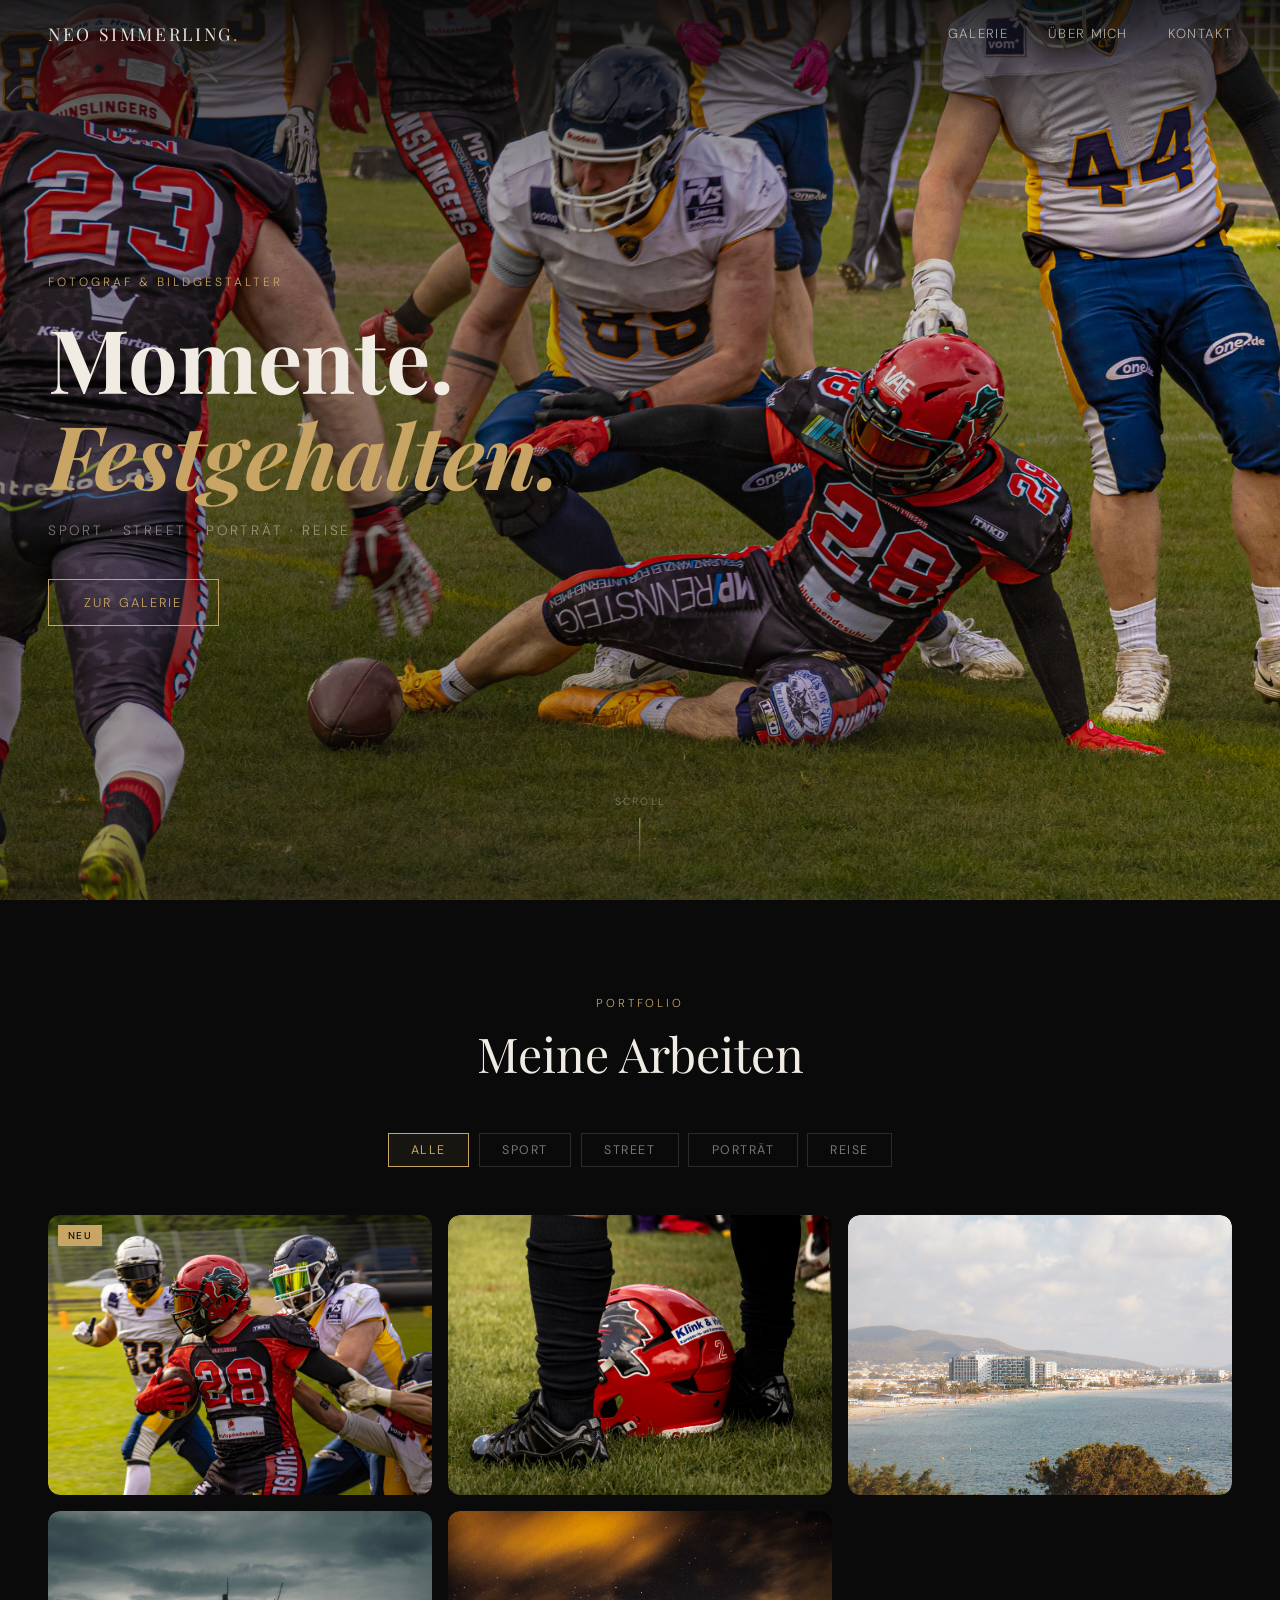
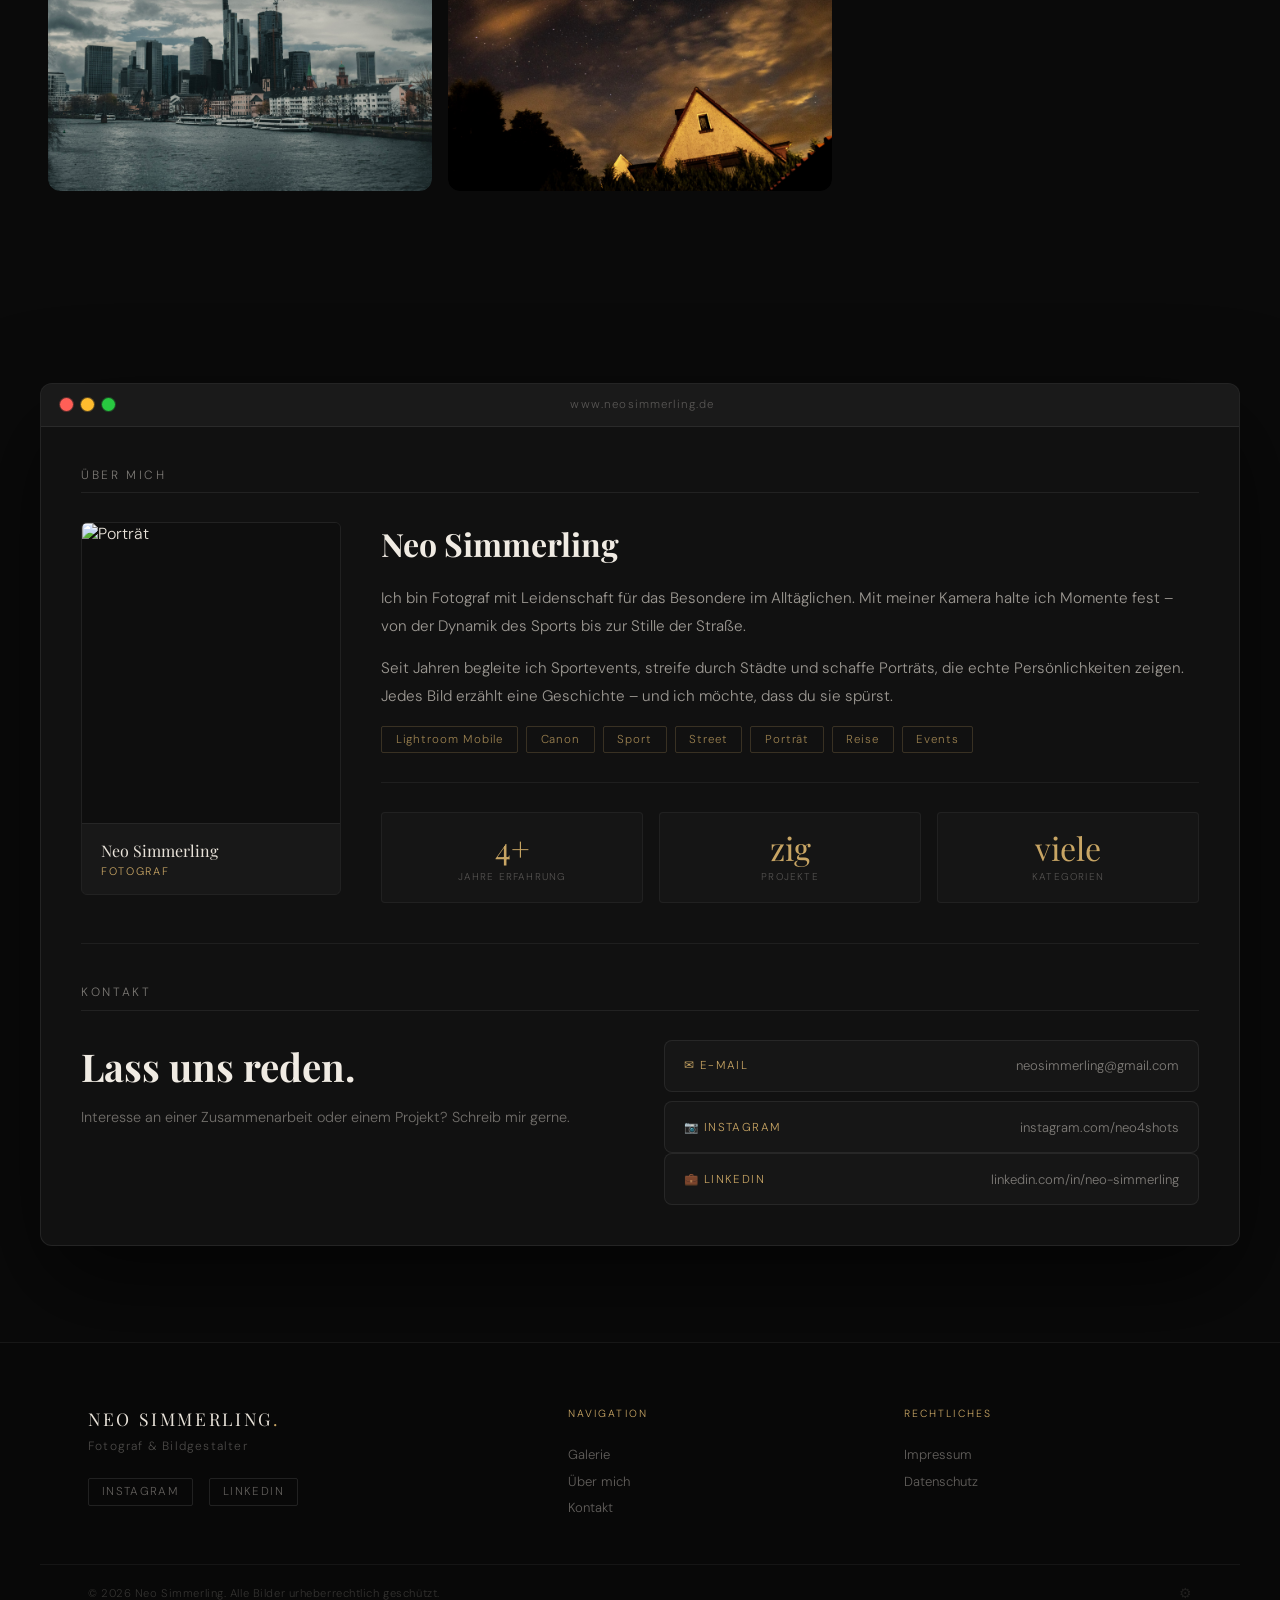
==== commit 92d0b518: "5." ====
--- a/index.html
+++ b/index.html
@@ -102,7 +102,7 @@
           <span class="mac-dot mac-dot--yellow"></span>
           <span class="mac-dot mac-dot--green"></span>
         </div>
-        <span class="mac-titlebar__title">neo-simmerling.portfolio</span>
+        <span class="mac-titlebar__title">www.neosimmerling.de</span>
         <div class="mac-titlebar__spacer"></div>
       </div>
 
--- a/css/style.css
+++ b/css/style.css
@@ -3,21 +3,19 @@
    ============================================================ */
 
 .mac-section {
-  padding: 6rem 3rem;
-  background: #0a0a0a;
+  padding: 6rem 0;
+  background: #0a0a0a00;
 }
 
 /* Das Fenster */
 .mac-window {
-  max-width: 1100px;
+  max-width: 1200px;
   margin: 0 auto;
   background: #111;
-  border: 1px solid rgba(255,255,255,0.09);
-  border-radius: 10px;
+  border: 1px solid rgba(255,255,255,0.08);
+  border-radius: 12px;
   overflow: hidden;
-  box-shadow:
-    0 30px 80px rgba(0,0,0,0.7),
-    0 0 0 1px rgba(255,255,255,0.04) inset;
+  box-shadow: 0 40px 100px rgba(0,0,0,0.6);
 }
 
 /* Titelleiste */
@@ -52,13 +50,17 @@
 
 /* Bereich-Label (wie Finder-Sidebar-Titel) */
 .mac-pane__label {
-  font-size: 0.62rem;
-  letter-spacing: 0.25em;
+  font-size: 0.75rem;
+  letter-spacing: 0.22em;
   text-transform: uppercase;
-  color: rgba(232,226,217,0.25);
+  color: rgba(232,226,217,0.5);
   margin-bottom: 1.8rem;
   padding-bottom: 0.6rem;
-  border-bottom: 1px solid rgba(255,255,255,0.05);
+  border-bottom: 1px solid rgba(255,255,255,0.07);
+}
+
+.mac-pane__label:hover {
+  color: #c8a564;
 }
 
 /* Trennlinie zwischen Panes */
@@ -94,7 +96,7 @@
 .mac-photo .about-img-fallback svg { width: 80px; opacity: 0.3; }
 .about-img {
   width: 100%; height: 100%;
-  object-fit: cover; object-position: center top; display: block;
+  object-fit: cover; object-position: center 70%; display: block;
   transition: transform 0.6s ease;
 }
 .mac-photo:hover .about-img { transform: scale(1.03); }
@@ -176,17 +178,18 @@
   color: rgba(232,226,217,0.45); font-size: 0.9rem; line-height: 1.7;
 }
 .mac-contact__links {
-  display: flex; flex-direction: column; gap: 0.5rem;
+  display: flex; flex-direction: column; gap: 0.6rem;
 }
 .mac-contact__item {
   display: flex; justify-content: space-between; align-items: center;
-  padding: 0.9rem 1.1rem;
-  border: 1px solid rgba(255,255,255,0.06);
-  border-radius: 4px;
+  padding: 1rem 1.2rem;
+  border: 1px solid rgba(255,255,255,0.07);
+  border-radius: 8px;
   text-decoration: none; color: inherit;
-  background: rgba(255,255,255,0.02);
+  background: rgba(255,255,255,0.025);
   transition: border-color 0.25s, background 0.25s, transform 0.2s;
   gap: 1rem;
+  min-height: 52px;
 }
 .mac-contact__item:hover {
   border-color: rgba(200,165,100,0.3);
@@ -211,7 +214,7 @@
   .mac-section { padding: 4rem 1.5rem; }
   .mac-body { padding: 2rem; }
   .mac-about-grid { grid-template-columns: 1fr; }
-  .mac-photo .about-img-placeholder { height: 240px; }
+  .mac-photo .about-img-placeholder { height: 380px; }
   .mac-contact { grid-template-columns: 1fr; gap: 1.5rem; }
   .mac-stats { grid-template-columns: repeat(3, 1fr); }
 }
@@ -220,6 +223,8 @@
   .mac-body { padding: 1.25rem; }
   .mac-titlebar { padding: 0.65rem 1rem; }
   .mac-dot { width: 11px; height: 11px; }
+  .mac-about-grid { grid-template-columns: 1fr; }
+  .mac-photo .about-img-placeholder { height: 480px; }
   .mac-contact__item { flex-direction: column; align-items: flex-start; gap: 0.3rem; }
   .mac-contact__val { text-align: left; }
   .mac-stats { gap: 0.5rem; }
@@ -397,12 +402,18 @@
   grid-template-columns: repeat(3, 1fr);
   gap: 1rem;
 }
-.masonry-item { position: relative; overflow: hidden; cursor: pointer; display: block; }
+.masonry-item {
+  position: relative; overflow: hidden; cursor: pointer; display: block;
+  border-radius: 12px;
+}
 .masonry-item.hidden { display: none; }
 .masonry-item img { width: 100%; display: block; transition: transform 0.5s cubic-bezier(0.25,0.46,0.45,0.94); }
-.album-card .img-wrap { height: 280px !important; min-height: unset !important; }
+.album-card .img-wrap {
+  height: 280px !important; min-height: unset !important;
+  border-radius: 12px; overflow: hidden;
+}
+ img { height: 100% !important; object-fit: cover; object-position: center; }
 .album-card .img-wrap img { height: 100% !important; object-fit: cover; object-position: center; }
-.masonry-item:hover img { transform: scale(1.04); }
 .masonry-item .item-overlay {
   position: absolute; inset: 0;
   background: linear-gradient(to top, rgba(10,10,10,0.85) 0%, transparent 60%);
@@ -427,7 +438,7 @@
   max-width: 100%; max-height: 78vh; object-fit: contain; display: block;
   -webkit-user-select: none; user-select: none;
   opacity: 0; filter: blur(12px);
-  transition: opacity 0.45s ease, filter 0.45s ease;
+  transition: opacity 0.45s ease, filter 0.45s ease;.album-card .img-wrap
 }
 .lb-img.img-loaded { opacity: 1; filter: blur(0); }
 .lb-close {
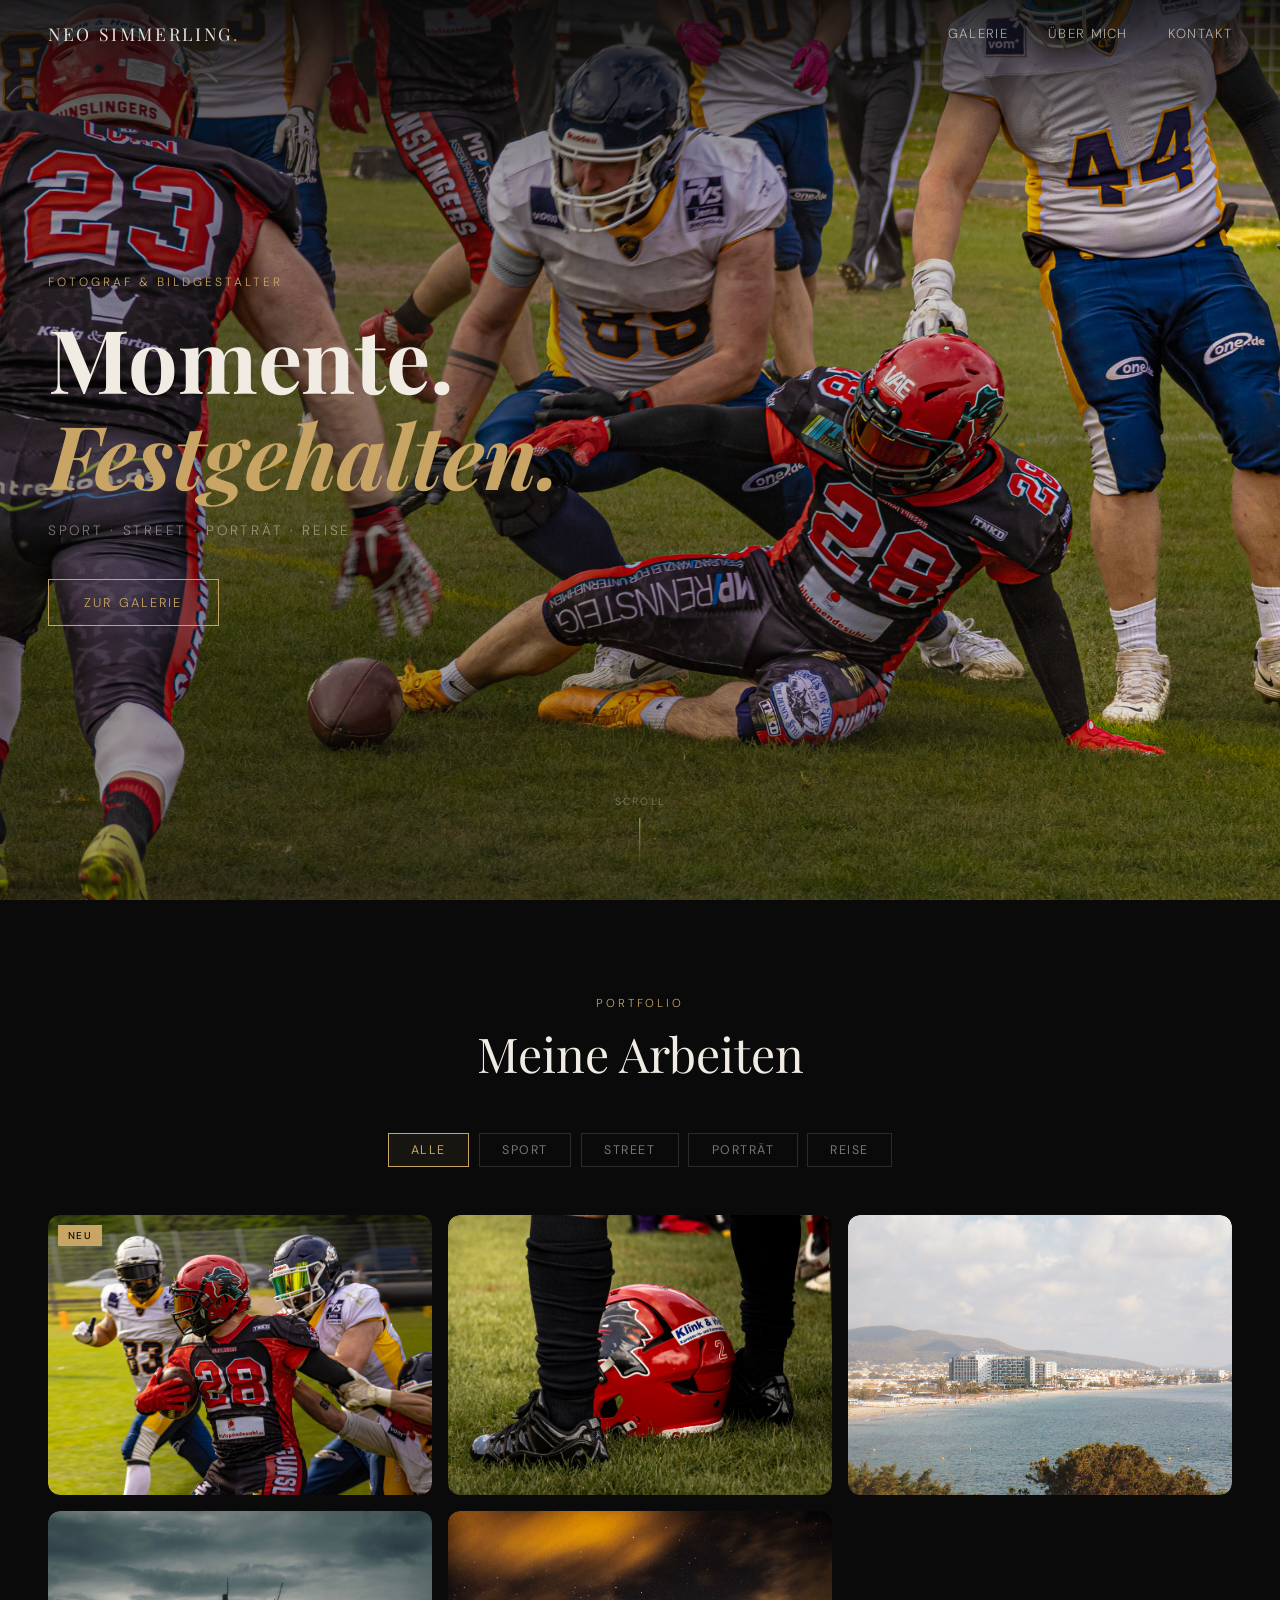
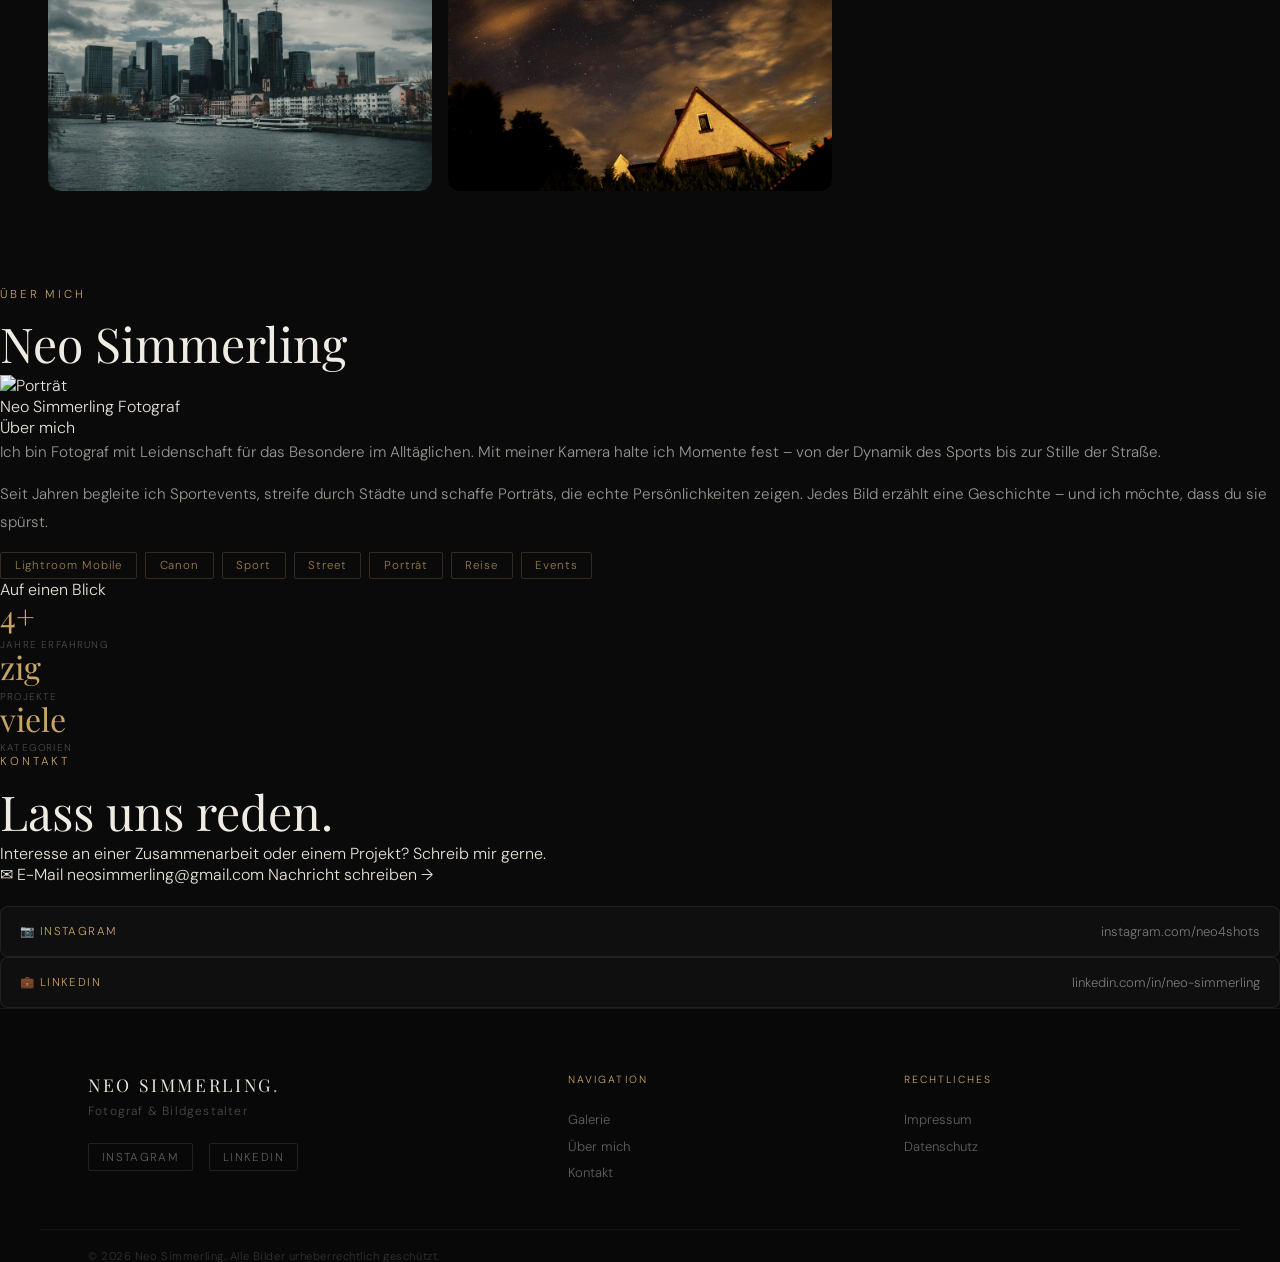
==== commit d08854c6: "ohne admin-toolbox (separater branch)" ====
--- a/index.html
+++ b/index.html
@@ -91,32 +91,16 @@
   </div>
 
   <!-- ABOUT -->
-  <!-- ABOUT + CONTACT: Ein macOS-Fenster -->
-  <section class="mac-section" id="about">
-    <div class="mac-window">
-
-      <!-- Titelleiste -->
-      <div class="mac-titlebar">
-        <div class="mac-dots">
-          <span class="mac-dot mac-dot--red"></span>
-          <span class="mac-dot mac-dot--yellow"></span>
-          <span class="mac-dot mac-dot--green"></span>
-        </div>
-        <span class="mac-titlebar__title">www.neosimmerling.de</span>
-        <div class="mac-titlebar__spacer"></div>
+  <section class="about-section" id="about">
+    <div class="about-header">
+      <p class="section-eyebrow">Über mich</p>
+      <h2 class="section-title" id="aboutName">Neo Simmerling</h2>
       </div>
 
-      <!-- Fenster-Inhalt -->
-      <div class="mac-body">
+    <div class="about-grid">
 
-        <!-- ABOUT -->
-        <div class="mac-pane" id="about-pane">
-          <div class="mac-pane__label">Über mich</div>
-
-          <div class="mac-about-grid">
-
-            <!-- Foto -->
-            <div class="mac-photo">
+      <!-- Karte 1: Foto -->
+      <div class="about-card about-card--photo">
               <div class="about-img-placeholder" id="aboutImgWrap">
                 <img src="" alt="Porträt" class="about-img" id="aboutImg" style="display:none" />
                 <div class="about-img-fallback" id="aboutFallback">
@@ -126,48 +110,50 @@
                   </svg>
                 </div>
               </div>
-              <div class="mac-photo__label">
-                <span class="mac-photo__name" id="aboutCardName">Neo Simmerling</span>
-                <span class="mac-photo__role">Fotograf</span>
+        <div class="about-card__photo-label">
+          <span class="about-card__name" id="aboutCardName">Neo Simmerling</span>
+          <span class="about-card__role">Fotograf</span>
               </div>
             </div>
 
-            <!-- Bio + Stats -->
-            <div class="mac-about-right">
-              <h2 class="mac-name" id="aboutName">Neo Simmerling</h2>
+      <!-- Karte 2: Bio -->
+      <div class="about-card about-card--bio">
+        <div class="about-card__eyebrow">Über mich</div>
               <div class="about-bio" id="aboutBio"></div>
               <div class="about-tags" id="aboutTagsWrap"></div>
+      </div>
 
-              <div class="mac-divider"></div>
-
-              <div class="mac-stats" id="aboutStats"></div>
+      <!-- Karte 3: Stats -->
+      <div class="about-card about-card--stats">
+        <div class="about-card__eyebrow">Auf einen Blick</div>
+        <div class="about-stats" id="aboutStats"></div>
             </div>
 
           </div>
-        </div>
-
-        <div class="mac-separator"></div>
+  </section>
 
         <!-- CONTACT -->
-        <div class="mac-pane" id="contact">
-          <div class="mac-pane__label">Kontakt</div>
+  <section class="contact-section" id="contact">
+    <div class="contact-inner">
+      <p class="section-eyebrow">Kontakt</p>
+      <h2 class="section-title">Lass uns reden.</h2>
+      <p class="contact-sub" id="contactSub">Interesse an einer Zusammenarbeit oder einem Projekt? Schreib mir gerne.</p>
 
-          <div class="mac-contact">
-            <div class="mac-contact__headline">
-              <h2 class="mac-contact__title">Lass uns reden.</h2>
-              <p class="mac-contact__sub" id="contactSub">Interesse an einer Zusammenarbeit oder einem Projekt? Schreib mir gerne.</p>
-            </div>
+      <div class="contact-layout">
 
-            <div class="mac-contact__links">
-              <a class="mac-contact__item" id="contactMailto" href="mailto:neosimmerling@gmail.com">
-                <span class="mac-contact__key">✉ E-Mail</span>
-                <span class="mac-contact__val" id="contactMailValue">neosimmerling@gmail.com</span>
-              </a>
-              <div id="contactSocials"></div>
-            </div>
+        <!-- Hauptkarte: E-Mail -->
+        <a class="contact-main" id="contactMailto" href="mailto:neosimmerling@gmail.com">
+          <div class="contact-main__bg"></div>
+          <div class="contact-main__content">
+            <span class="contact-main__icon">✉</span>
+            <span class="contact-main__label">E-Mail</span>
+            <span class="contact-main__value" id="contactMailValue">neosimmerling@gmail.com</span>
+            <span class="contact-main__cta">Nachricht schreiben →</span>
           </div>
+        </a>
 
-        </div>
+        <!-- Nebenkarten: Socials -->
+        <div class="contact-side" id="contactSocials"></div>
 
       </div>
     </div>
@@ -195,7 +181,6 @@
     </div>
     <div class="footer-bottom">
       <p>&copy; <span id="year"></span> <span id="footerName">Neo Simmerling</span>. Alle Bilder urheberrechtlich geschützt.</p>
-      <a href="admin.html" class="footer-admin-link">⚙</a>
     </div>
   </footer>
 
--- a/css/style.css
+++ b/css/style.css
@@ -167,7 +167,10 @@
   display: grid;
   grid-template-columns: 1fr 1fr;
   gap: 3rem;
-  align-items: start;
+  align-items: stretch;
+}
+.mac-contact__headline {
+  display: flex; flex-direction: column; justify-content: center;
 }
 .mac-contact__title {
   font-family: 'Playfair Display', serif;
@@ -179,6 +182,7 @@
 }
 .mac-contact__links {
   display: flex; flex-direction: column; gap: 0.6rem;
+  height: 100%;
 }
 .mac-contact__item {
   display: flex; justify-content: space-between; align-items: center;
@@ -189,7 +193,6 @@
   background: rgba(255,255,255,0.025);
   transition: border-color 0.25s, background 0.25s, transform 0.2s;
   gap: 1rem;
-  min-height: 52px;
 }
 .mac-contact__item:hover {
   border-color: rgba(200,165,100,0.3);
@@ -215,7 +218,6 @@
   .mac-body { padding: 2rem; }
   .mac-about-grid { grid-template-columns: 1fr; }
   .mac-photo .about-img-placeholder { height: 380px; }
-  .mac-contact { grid-template-columns: 1fr; gap: 1.5rem; }
   .mac-stats { grid-template-columns: repeat(3, 1fr); }
 }
 @media (max-width: 640px) {
@@ -438,7 +440,7 @@
   max-width: 100%; max-height: 78vh; object-fit: contain; display: block;
   -webkit-user-select: none; user-select: none;
   opacity: 0; filter: blur(12px);
-  transition: opacity 0.45s ease, filter 0.45s ease;.album-card .img-wrap
+  transition: opacity 0.45s ease, filter 0.45s ease;
 }
 .lb-img.img-loaded { opacity: 1; filter: blur(0); }
 .lb-close {
@@ -740,6 +742,10 @@
   .contact-side { grid-column: 1; grid-row: auto; }
   .footer-inner { grid-template-columns: 1fr 1fr; gap: 2rem; padding: 3rem 1.5rem 2rem; }
   .footer-bottom { padding: 1rem 1.5rem; }
+
+  /* Mac */
+  .mac-contact { grid-template-columns: 1fr; gap: 1.5rem; align-items: start; }
+  .mac-contact__links { grid-template-rows: auto; }
 }
 
 /* Handy (≤ 640px) */
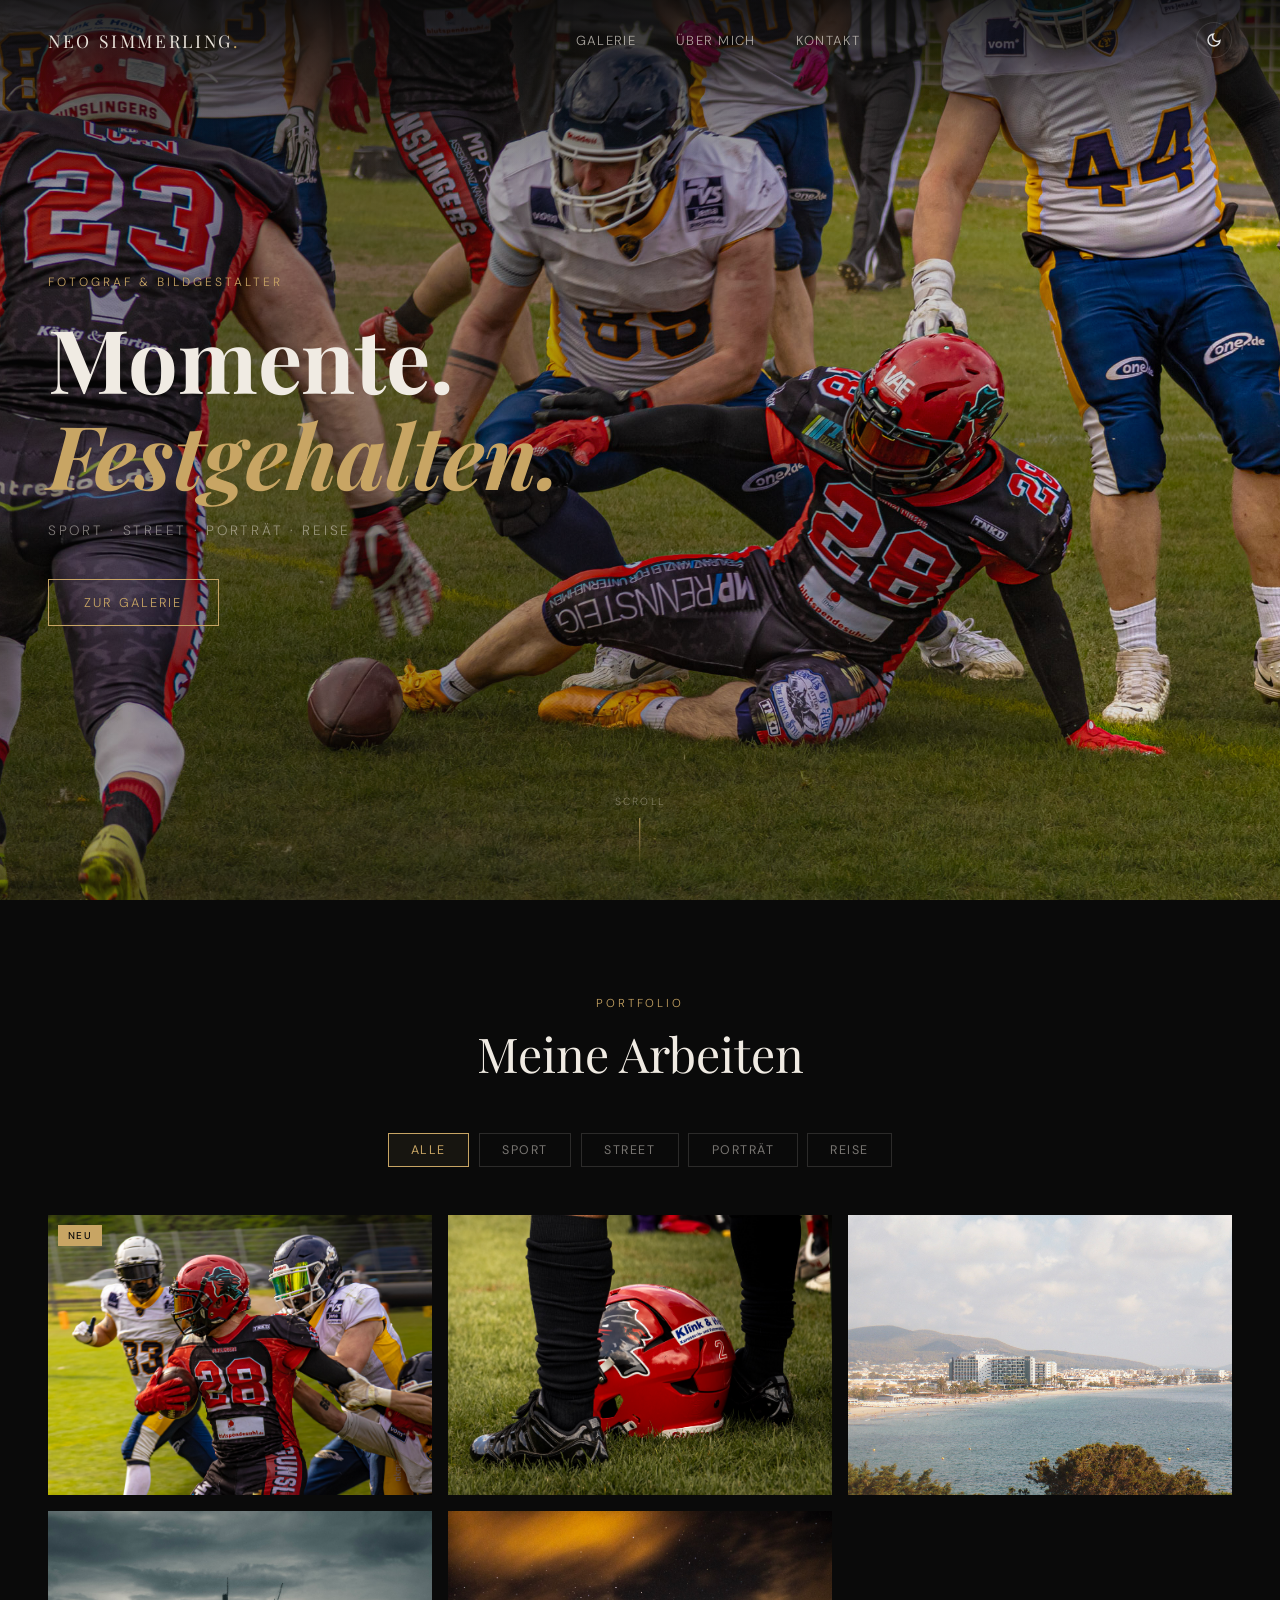
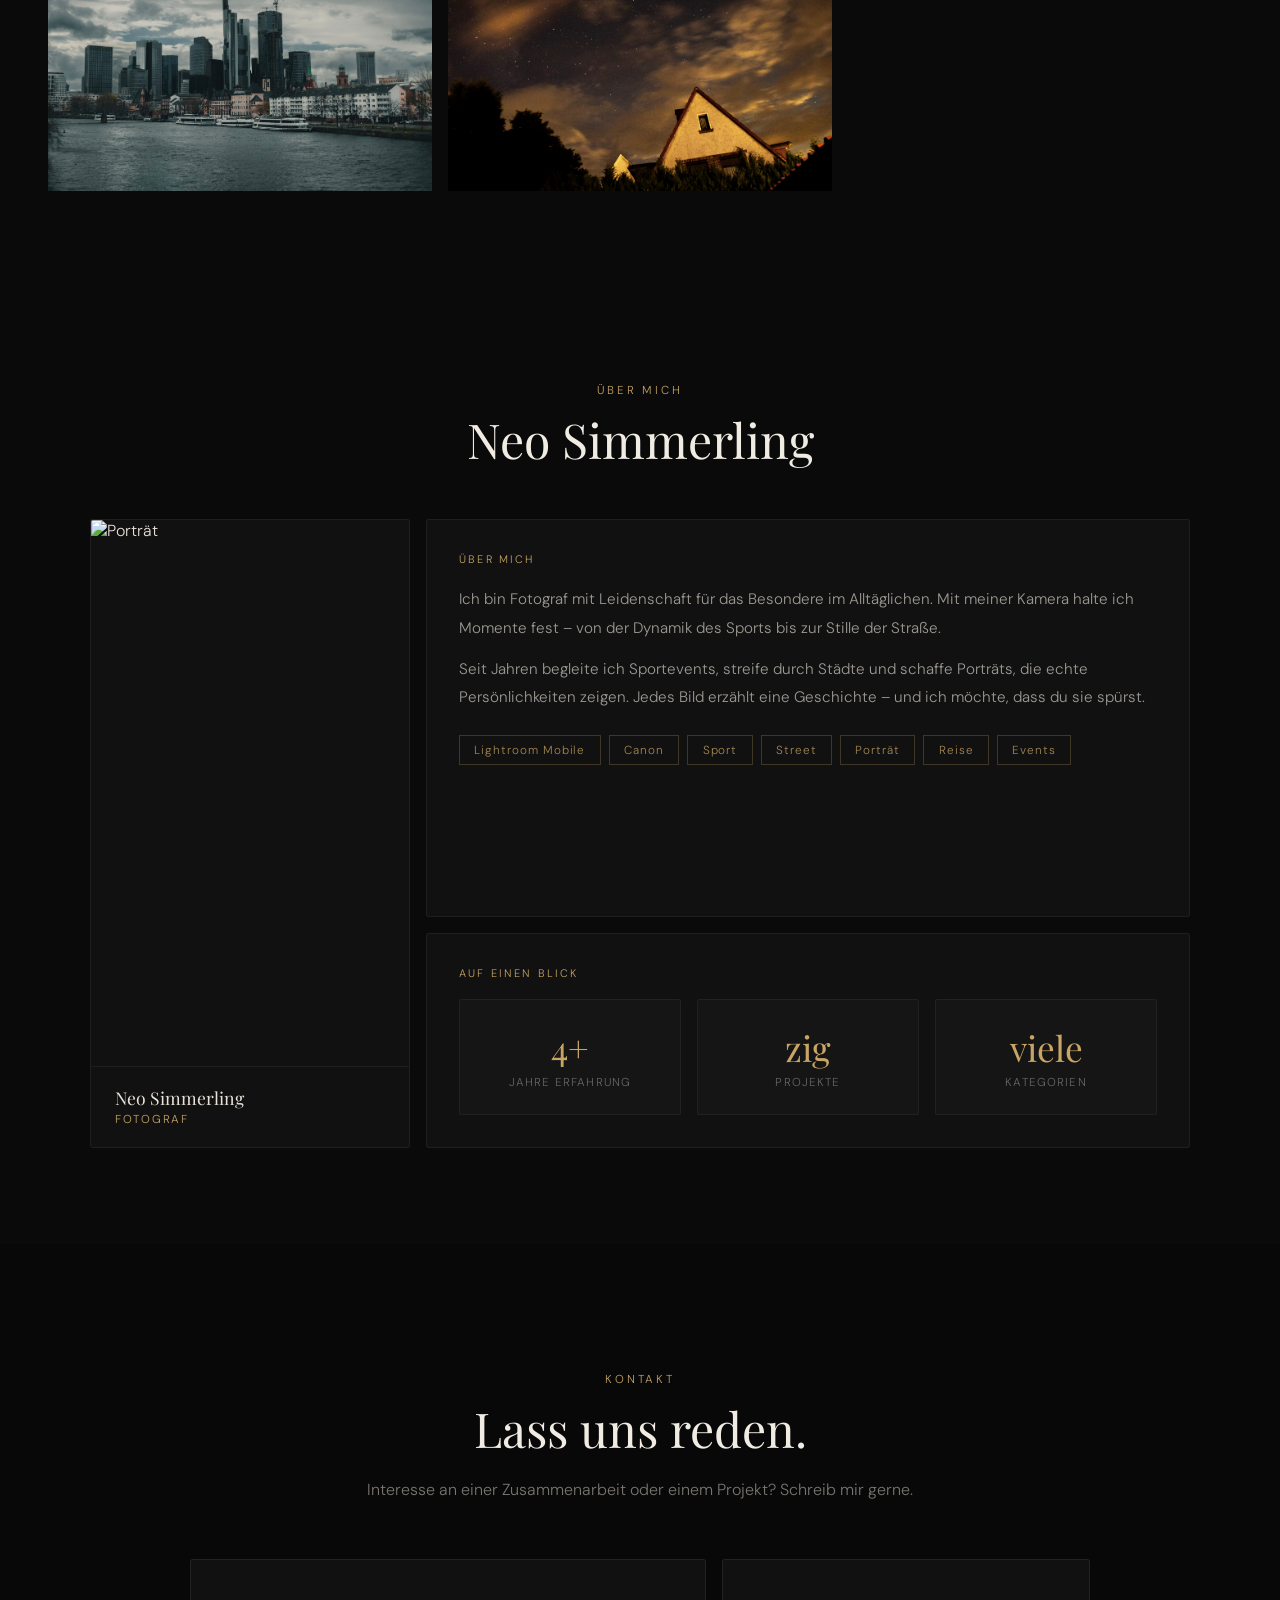
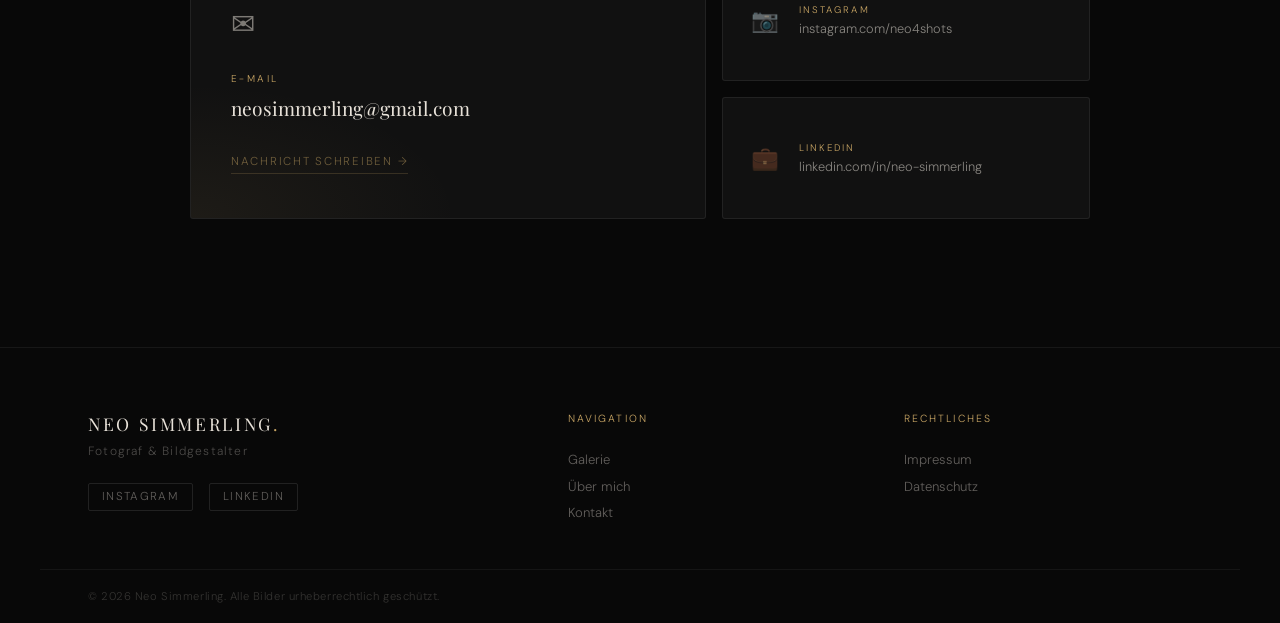
==== commit 37347b05: "light and darkmode switch" ====
--- a/index.html
+++ b/index.html
@@ -22,9 +22,15 @@
       <a href="#about">Über mich</a>
       <a href="#contact">Kontakt</a>
     </div>
-    <button class="burger" id="burger" aria-label="Menü öffnen">
-      <span></span><span></span><span></span>
-    </button>
+    <div class="nav-right">
+      <button class="theme-toggle" id="themeToggle" aria-label="Dark/Light Mode">
+        <img class="theme-toggle__icon theme-toggle__icon--dark"  src="icons/darkmode.svg"  alt="Dark Mode"  />
+        <img class="theme-toggle__icon theme-toggle__icon--light" src="icons/lightmode.svg" alt="Light Mode" />
+      </button>
+      <button class="burger" id="burger" aria-label="Menü öffnen">
+        <span></span><span></span><span></span>
+      </button>
+    </div>
   </nav>
 
   <!-- MOBILE MENU -->
--- a/css/style.css
+++ b/css/style.css
@@ -1,238 +1,3 @@
-/* ============================================================
-   macOS FENSTER – About + Contact
-   ============================================================ */
-
-.mac-section {
-  padding: 6rem 0;
-  background: #0a0a0a00;
-}
-
-/* Das Fenster */
-.mac-window {
-  max-width: 1200px;
-  margin: 0 auto;
-  background: #111;
-  border: 1px solid rgba(255,255,255,0.08);
-  border-radius: 12px;
-  overflow: hidden;
-  box-shadow: 0 40px 100px rgba(0,0,0,0.6);
-}
-
-/* Titelleiste */
-.mac-titlebar {
-  display: flex;
-  align-items: center;
-  gap: 8px;
-  padding: 0.85rem 1.2rem;
-  background: rgba(255,255,255,0.04);
-  border-bottom: 1px solid rgba(255,255,255,0.07);
-}
-.mac-dots { display: flex; gap: 8px; align-items: center; }
-.mac-dot {
-  width: 13px; height: 13px; border-radius: 50%;
-  display: inline-block; flex-shrink: 0; transition: filter 0.2s;
-}
-.mac-dot--red    { background: #ff5f57; box-shadow: 0 0 0 1px rgba(255,95,87,0.3); }
-.mac-dot--yellow { background: #febc2e; box-shadow: 0 0 0 1px rgba(254,188,46,0.3); }
-.mac-dot--green  { background: #28c840; box-shadow: 0 0 0 1px rgba(40,200,64,0.3); }
-.mac-window:hover .mac-dot { filter: brightness(1.1); }
-.mac-titlebar__title {
-  flex: 1; text-align: center;
-  font-size: 0.72rem; letter-spacing: 0.1em;
-  color: rgba(232,226,217,0.3);
-  font-family: 'DM Sans', sans-serif;
-  user-select: none;
-}
-.mac-titlebar__spacer { width: 50px; }
-
-/* Fenster-Body */
-.mac-body { padding: 2.5rem; }
-
-/* Bereich-Label (wie Finder-Sidebar-Titel) */
-.mac-pane__label {
-  font-size: 0.75rem;
-  letter-spacing: 0.22em;
-  text-transform: uppercase;
-  color: rgba(232,226,217,0.5);
-  margin-bottom: 1.8rem;
-  padding-bottom: 0.6rem;
-  border-bottom: 1px solid rgba(255,255,255,0.07);
-}
-
-.mac-pane__label:hover {
-  color: #c8a564;
-}
-
-/* Trennlinie zwischen Panes */
-.mac-separator {
-  height: 1px;
-  background: rgba(255,255,255,0.06);
-  margin: 2.5rem 0;
-}
-
-/* ── About-Grid ──────────────────────────────────────────── */
-.mac-about-grid {
-  display: grid;
-  grid-template-columns: 260px 1fr;
-  gap: 2.5rem;
-  align-items: start;
-}
-
-/* Foto */
-.mac-photo {
-  border-radius: 6px;
-  overflow: hidden;
-  border: 1px solid rgba(255,255,255,0.07);
-}
-.mac-photo .about-img-placeholder {
-  width: 100%; height: 300px;
-  position: relative; overflow: hidden; background: #0e0e0e;
-}
-.mac-photo .about-img-fallback {
-  position: absolute; inset: 0;
-  background: linear-gradient(160deg, #1a1410, #0d1520);
-  display: flex; align-items: center; justify-content: center;
-}
-.mac-photo .about-img-fallback svg { width: 80px; opacity: 0.3; }
-.about-img {
-  width: 100%; height: 100%;
-  object-fit: cover; object-position: center 70%; display: block;
-  transition: transform 0.6s ease;
-}
-.mac-photo:hover .about-img { transform: scale(1.03); }
-.mac-photo__label {
-  padding: 1rem 1.2rem;
-  background: rgba(255,255,255,0.03);
-  border-top: 1px solid rgba(255,255,255,0.06);
-}
-.mac-photo__name {
-  display: block;
-  font-family: 'Playfair Display', serif;
-  font-size: 1rem; color: #e8e2d9;
-}
-.mac-photo__role {
-  display: block;
-  font-size: 0.68rem; letter-spacing: 0.15em;
-  text-transform: uppercase; color: #c8a564; margin-top: 0.2rem;
-}
-
-/* Bio + Name */
-.mac-name {
-  font-family: 'Playfair Display', serif;
-  font-size: clamp(1.4rem, 2.5vw, 2rem);
-  color: #f0ebe3; margin-bottom: 1.2rem;
-}
-.about-bio p {
-  line-height: 1.85; color: rgba(232,226,217,0.65);
-  margin-bottom: 0.85rem; font-size: 0.95rem;
-}
-.about-tags { display: flex; flex-wrap: wrap; gap: 0.5rem; margin-top: 1rem; }
-.tag {
-  padding: 0.3rem 0.85rem;
-  border: 1px solid rgba(200,165,100,0.22);
-  font-size: 0.72rem; letter-spacing: 0.08em;
-  color: rgba(200,165,100,0.75); border-radius: 2px;
-}
-
-/* Stats */
-.mac-divider {
-  height: 1px; background: rgba(255,255,255,0.06);
-  margin: 1.8rem 0;
-}
-.mac-stats {
-  display: grid; grid-template-columns: repeat(3, 1fr); gap: 1rem;
-}
-.mac-stats .stat {
-  text-align: center; padding: 1.2rem 0.5rem;
-  border: 1px solid rgba(255,255,255,0.05);
-  border-radius: 4px; background: rgba(255,255,255,0.02);
-  transition: background 0.3s, border-color 0.3s;
-}
-.mac-stats .stat:hover {
-  background: rgba(200,165,100,0.05);
-  border-color: rgba(200,165,100,0.2);
-}
-.stat-num {
-  display: block; font-family: 'Playfair Display', serif;
-  font-size: 2rem; color: #c8a564; line-height: 1;
-}
-.stat-label {
-  font-size: 0.62rem; letter-spacing: 0.12em;
-  text-transform: uppercase; color: rgba(232,226,217,0.3);
-  margin-top: 0.4rem; display: block;
-}
-
-/* ── Kontakt ─────────────────────────────────────────────── */
-.mac-contact {
-  display: grid;
-  grid-template-columns: 1fr 1fr;
-  gap: 3rem;
-  align-items: stretch;
-}
-.mac-contact__headline {
-  display: flex; flex-direction: column; justify-content: center;
-}
-.mac-contact__title {
-  font-family: 'Playfair Display', serif;
-  font-size: clamp(1.6rem, 3vw, 2.4rem);
-  color: #f0ebe3; margin-bottom: 0.8rem;
-}
-.mac-contact__sub {
-  color: rgba(232,226,217,0.45); font-size: 0.9rem; line-height: 1.7;
-}
-.mac-contact__links {
-  display: flex; flex-direction: column; gap: 0.6rem;
-  height: 100%;
-}
-.mac-contact__item {
-  display: flex; justify-content: space-between; align-items: center;
-  padding: 1rem 1.2rem;
-  border: 1px solid rgba(255,255,255,0.07);
-  border-radius: 8px;
-  text-decoration: none; color: inherit;
-  background: rgba(255,255,255,0.025);
-  transition: border-color 0.25s, background 0.25s, transform 0.2s;
-  gap: 1rem;
-}
-.mac-contact__item:hover {
-  border-color: rgba(200,165,100,0.3);
-  background: rgba(200,165,100,0.04);
-  transform: translateX(4px);
-}
-.mac-contact__key {
-  font-size: 0.72rem; letter-spacing: 0.12em;
-  text-transform: uppercase; color: #c8a564;
-  white-space: nowrap;
-}
-.mac-contact__val {
-  font-size: 0.82rem; color: rgba(232,226,217,0.5);
-  text-align: right; word-break: break-all;
-}
-
-/* ── Responsive ──────────────────────────────────────────── */
-@media (max-width: 1100px) {
-  .mac-section { padding: 5rem 2rem; }
-}
-@media (max-width: 900px) {
-  .mac-section { padding: 4rem 1.5rem; }
-  .mac-body { padding: 2rem; }
-  .mac-about-grid { grid-template-columns: 1fr; }
-  .mac-photo .about-img-placeholder { height: 380px; }
-  .mac-stats { grid-template-columns: repeat(3, 1fr); }
-}
-@media (max-width: 640px) {
-  .mac-section { padding: 3rem 0.75rem; }
-  .mac-body { padding: 1.25rem; }
-  .mac-titlebar { padding: 0.65rem 1rem; }
-  .mac-dot { width: 11px; height: 11px; }
-  .mac-about-grid { grid-template-columns: 1fr; }
-  .mac-photo .about-img-placeholder { height: 480px; }
-  .mac-contact__item { flex-direction: column; align-items: flex-start; gap: 0.3rem; }
-  .mac-contact__val { text-align: left; }
-  .mac-stats { gap: 0.5rem; }
-  .stat-num { font-size: 1.6rem; }
-}
-
 /* === RESET & BASE === */
 a { color: inherit; text-decoration: none; }
 *, *::before, *::after { box-sizing: border-box; margin: 0; padding: 0; }
@@ -284,6 +49,34 @@
   transition: color 0.2s;
 }
 .nav-links a:hover { color: #c8a564; }
+.nav-right {
+  display: flex; align-items: center; gap: 1rem;
+}
+.theme-toggle {
+  width: 36px; height: 36px;
+  background: none;
+  border: 1px solid rgba(255,255,255,0.12);
+  border-radius: 50%;
+  cursor: pointer;
+  display: flex; align-items: center; justify-content: center;
+  color: rgba(232,226,217,0.6);
+  font-size: 0.9rem;
+  transition: border-color 0.2s, color 0.2s, background 0.2s;
+  -webkit-tap-highlight-color: transparent;
+  flex-shrink: 0;
+}
+.theme-toggle:hover { border-color: #c8a564; color: #c8a564; }
+.theme-toggle__icon { display: none; width: 18px; height: 18px; pointer-events: none; }
+body.dark  .theme-toggle__icon--dark  { display: block; }
+body.light .theme-toggle__icon--light { display: block; }
+
+/* Icon im Light Mode dunkel färben */
+body.light .theme-toggle__icon { filter: invert(1) sepia(1) saturate(2) hue-rotate(10deg) brightness(0.4); }
+body.theme-transitioning,
+body.theme-transitioning * {
+  transition: background 0.3s ease, color 0.3s ease, border-color 0.3s ease !important;
+}
+
 .nav-links a.active { color: #c8a564; }
 .nav-links a.active::after {
   content: '';
@@ -404,18 +197,12 @@
   grid-template-columns: repeat(3, 1fr);
   gap: 1rem;
 }
-.masonry-item {
-  position: relative; overflow: hidden; cursor: pointer; display: block;
-  border-radius: 12px;
-}
+.masonry-item { position: relative; overflow: hidden; cursor: pointer; display: block; }
 .masonry-item.hidden { display: none; }
 .masonry-item img { width: 100%; display: block; transition: transform 0.5s cubic-bezier(0.25,0.46,0.45,0.94); }
-.album-card .img-wrap {
-  height: 280px !important; min-height: unset !important;
-  border-radius: 12px; overflow: hidden;
-}
- img { height: 100% !important; object-fit: cover; object-position: center; }
+.album-card .img-wrap { height: 280px !important; min-height: unset !important; }
 .album-card .img-wrap img { height: 100% !important; object-fit: cover; object-position: center; }
+.masonry-item:hover img { transform: scale(1.04); }
 .masonry-item .item-overlay {
   position: absolute; inset: 0;
   background: linear-gradient(to top, rgba(10,10,10,0.85) 0%, transparent 60%);
@@ -466,6 +253,155 @@
 .lb-meta { text-align: center; margin-top: 1rem; padding: 0 1rem; }
 .lb-title { font-family: 'Playfair Display', serif; font-size: 1rem; color: #f0ebe3; }
 .lb-cat { font-size: 0.72rem; letter-spacing: 0.2em; text-transform: uppercase; color: #c8a564; margin-top: 0.3rem; }
+
+/* === ABOUT === */
+.about-section { padding: 6rem 3rem; background: #0a0a0a; }
+.about-header { text-align: center; margin-bottom: 3rem; }
+.about-grid {
+  display: grid;
+  grid-template-columns: 320px 1fr;
+  grid-template-rows: 1fr auto;
+  gap: 1rem;
+  max-width: 1100px;
+  margin: 0 auto;
+}
+.about-card--photo  { grid-column: 1; grid-row: 1 / 3; }
+.about-card--bio    { grid-column: 2; grid-row: 1; }
+.about-card--stats  { grid-column: 2; grid-row: 2; }
+
+.about-card {
+  background: #111;
+  border: 1px solid rgba(255,255,255,0.06);
+  border-radius: 3px; padding: 2rem;
+  position: relative; overflow: hidden;
+  transition: border-color 0.3s, transform 0.3s;
+}
+.about-card:hover { border-color: rgba(200,165,100,0.2); transform: translateY(-2px); }
+.about-card::before {
+  content: '';
+  position: absolute; top: 0; left: 0; right: 0; height: 1px;
+  background: linear-gradient(90deg, transparent, rgba(200,165,100,0.4), transparent);
+  opacity: 0; transition: opacity 0.3s;
+}
+.about-card:hover::before { opacity: 1; }
+.about-card__eyebrow { font-size: 0.68rem; letter-spacing: 0.2em; text-transform: uppercase; color: #c8a564; margin-bottom: 1.2rem; }
+
+.about-card--photo { padding: 0; display: flex; flex-direction: column; min-height: 480px; }
+.about-card--photo .about-img-placeholder { flex: 1; min-height: 0; position: relative; overflow: hidden; }
+.about-card--photo .about-img-fallback {
+  position: absolute; inset: 0;
+  background: linear-gradient(160deg, #1a1410, #0d1520);
+  display: flex; align-items: center; justify-content: center;
+}
+.about-card--photo .about-img-fallback svg { width: 100px; opacity: 0.3; }
+.about-img { width: 100%; height: 100%; object-fit: cover; object-position: center top; display: block; transition: transform 0.6s ease; }
+.about-card--photo:hover .about-img { transform: scale(1.03); }
+.about-card__photo-label { padding: 1.2rem 1.5rem; background: #111; border-top: 1px solid rgba(255,255,255,0.06); }
+.about-card__name { display: block; font-family: 'Playfair Display', serif; font-size: 1.1rem; color: #e8e2d9; }
+.about-card__role { display: block; font-size: 0.72rem; letter-spacing: 0.15em; text-transform: uppercase; color: #c8a564; margin-top: 0.2rem; }
+
+.about-bio { margin-bottom: 1.5rem; }
+.about-bio p { line-height: 1.85; color: rgba(232,226,217,0.65); margin-bottom: 0.85rem; font-size: 0.95rem; }
+.about-tags { display: flex; flex-wrap: wrap; gap: 0.5rem; margin-top: 0.5rem; }
+
+.about-card--stats .about-stats {
+  display: grid; grid-template-columns: repeat(3, 1fr);
+  gap: 1rem; margin: 0; padding: 0; border: none;
+}
+.about-card--stats .stat {
+  text-align: center; padding: 1.5rem 0.5rem;
+  border: 1px solid rgba(255,255,255,0.05);
+  border-radius: 2px; background: rgba(255,255,255,0.02);
+  transition: background 0.3s, border-color 0.3s;
+}
+.about-card--stats .stat:hover { background: rgba(200,165,100,0.05); border-color: rgba(200,165,100,0.2); }
+.stat-num { display: block; font-family: 'Playfair Display', serif; font-size: 2.2rem; color: #c8a564; }
+.stat-label { font-size: 0.72rem; letter-spacing: 0.1em; text-transform: uppercase; color: rgba(232,226,217,0.4); margin-top: 0.2rem; display: block; }
+.tag { padding: 0.35rem 0.9rem; border: 1px solid rgba(200,165,100,0.25); font-size: 0.73rem; letter-spacing: 0.08em; color: rgba(200,165,100,0.8); }
+
+/* === CONTACT === */
+.contact-section { padding: 8rem 3rem; background: #080808; }
+.contact-inner { max-width: 900px; margin: 0 auto; text-align: center; }
+.contact-sub { margin-top: 1rem; color: rgba(232,226,217,0.5); line-height: 1.7; margin-bottom: 3.5rem; }
+
+.contact-layout {
+  display: grid;
+  grid-template-columns: 1.4fr 1fr;
+  grid-template-rows: auto auto;
+  gap: 1rem;
+  text-align: left;
+}
+
+.contact-main {
+  position: relative;
+  display: flex; flex-direction: column; justify-content: center;
+  min-height: 260px; padding: 2.5rem;
+  text-decoration: none; color: inherit;
+  overflow: hidden;
+  border: 1px solid rgba(255,255,255,0.07);
+  border-radius: 3px; background: #111;
+  transition: border-color 0.3s, transform 0.3s;
+  grid-column: 1; grid-row: 1 / 3;
+}
+.contact-main__bg {
+  position: absolute; inset: 0;
+  background: radial-gradient(ellipse 80% 80% at 0% 100%, rgba(200,165,100,0.07) 0%, transparent 65%);
+  transition: opacity 0.4s;
+}
+.contact-main:hover { border-color: rgba(200,165,100,0.35); transform: translateY(-3px); }
+.contact-main:hover .contact-main__bg { opacity: 1.8; }
+.contact-main::before {
+  content: '';
+  position: absolute; top: 0; left: 0; right: 0; height: 1px;
+  background: linear-gradient(90deg, transparent, rgba(200,165,100,0.5), transparent);
+  opacity: 0; transition: opacity 0.3s;
+}
+.contact-main:hover::before { opacity: 1; }
+.contact-main__content { position: relative; z-index: 1; }
+.contact-main__icon { display: block; font-size: 1.8rem; margin-bottom: 1.8rem; opacity: 0.5; }
+.contact-main__label {
+  display: block; font-size: 0.62rem; letter-spacing: 0.25em;
+  text-transform: uppercase; color: #c8a564; margin-bottom: 0.6rem;
+}
+.contact-main__value {
+  display: block; font-family: 'Playfair Display', serif;
+  font-size: 1.2rem; color: #e8e2d9; margin-bottom: 1.8rem; word-break: break-all;
+}
+.contact-main__cta {
+  display: inline-block; font-size: 0.72rem; letter-spacing: 0.15em;
+  text-transform: uppercase; color: rgba(200,165,100,0.5);
+  border-bottom: 1px solid rgba(200,165,100,0.2); padding-bottom: 0.2rem;
+  transition: color 0.2s, border-color 0.2s;
+}
+.contact-main:hover .contact-main__cta { color: #c8a564; border-color: rgba(200,165,100,0.5); }
+
+.contact-side {
+  display: flex; flex-direction: column; gap: 1rem;
+  grid-column: 2; grid-row: 1 / 3;
+}
+.contact-card {
+  display: flex; flex-direction: row; align-items: center;
+  gap: 1.2rem; padding: 1.6rem 1.8rem;
+  background: #111; border: 1px solid rgba(255,255,255,0.07);
+  border-radius: 3px; text-decoration: none; color: inherit;
+  position: relative; overflow: hidden; flex: 1;
+  transition: border-color 0.3s, transform 0.3s, background 0.3s;
+}
+.contact-card::before {
+  content: '';
+  position: absolute; top: 0; left: 0; right: 0; height: 1px;
+  background: linear-gradient(90deg, transparent, rgba(200,165,100,0.4), transparent);
+  opacity: 0; transition: opacity 0.3s;
+}
+.contact-card:hover { border-color: rgba(200,165,100,0.3); transform: translateY(-2px); background: #141414; }
+.contact-card:hover::before { opacity: 1; }
+.contact-card__icon { font-size: 1.4rem; opacity: 0.5; flex-shrink: 0; }
+.contact-card__text { display: flex; flex-direction: column; gap: 0.25rem; }
+.contact-card__label {
+  font-size: 0.6rem; letter-spacing: 0.22em;
+  text-transform: uppercase; color: #c8a564;
+}
+.contact-card__value { font-size: 0.8rem; color: rgba(232,226,217,0.55); }
 
 /* === FOOTER === */
 .footer { background: #080808; border-top: 1px solid rgba(255,255,255,0.06); }
@@ -536,6 +472,72 @@
 .scroll-top.visible { opacity: 1; transform: translateY(0); pointer-events: auto; }
 .scroll-top:hover { background: rgba(200,165,100,0.1); border-color: #c8a564; }
 
+/* === LIGHT MODE === */
+body.light {
+  background: #f5f2ee;
+  color: #1a1714;
+}
+body.light .nav.scrolled {
+  background: rgba(245,242,238,0.92);
+  border-bottom-color: rgba(0,0,0,0.08);
+}
+body.light .nav-logo { color: #1a1714; }
+body.light .nav-links a { color: rgba(26,23,20,0.65); }
+body.light .nav-links a:hover { color: #8a6a2e; }
+body.light .nav-logo span { color: #8a6a2e; }
+body.light .theme-toggle { border-color: rgba(0,0,0,0.15); color: rgba(26,23,20,0.6); }
+body.light .theme-toggle:hover { border-color: #8a6a2e; color: #8a6a2e; }
+body.light .burger span { background: #1a1714; }
+body.light .mobile-menu { background: #f5f2ee; }
+body.light .mobile-link { color: #1a1714; }
+body.light .mobile-link:hover { color: #8a6a2e; }
+
+body.light .gallery-section { background: #f5f2ee; }
+body.light .filter-btn { border-color: rgba(0,0,0,0.12); color: rgba(26,23,20,0.45); }
+body.light .filter-btn.active { border-color: #8a6a2e; color: #8a6a2e; background: rgba(138,106,46,0.07); }
+body.light .filter-btn:hover { border-color: rgba(138,106,46,0.4); color: #8a6a2e; }
+body.light .item-title { color: #f0ebe3; }
+
+body.light .mac-window { background: #fff; border-color: rgba(0,0,0,0.08); box-shadow: 0 20px 60px rgba(0,0,0,0.12); }
+body.light .mac-titlebar { background: rgba(0,0,0,0.03); border-bottom-color: rgba(0,0,0,0.07); }
+body.light .mac-titlebar__title { color: rgba(26,23,20,0.3); }
+body.light .mac-pane__label { color: rgba(26,23,20,0.45); border-bottom-color: rgba(0,0,0,0.07); }
+body.light .mac-pane__label:hover { color: #8a6a2e; }
+body.light .mac-separator { background: rgba(0,0,0,0.07); }
+body.light .mac-body { background: #fff; }
+body.light .mac-photo { border-color: rgba(0,0,0,0.08); }
+body.light .mac-photo__label { background: rgba(0,0,0,0.02); border-top-color: rgba(0,0,0,0.06); }
+body.light .mac-photo__name { color: #1a1714; }
+body.light .mac-name { color: #1a1714; }
+body.light .about-bio p { color: rgba(26,23,20,0.7); }
+body.light .tag { border-color: rgba(138,106,46,0.25); color: rgba(138,106,46,0.8); }
+body.light .mac-divider { background: rgba(0,0,0,0.07); }
+body.light .mac-stats .stat { border-color: rgba(0,0,0,0.06); background: rgba(0,0,0,0.02); }
+body.light .mac-stats .stat:hover { background: rgba(138,106,46,0.05); border-color: rgba(138,106,46,0.2); }
+body.light .stat-label { color: rgba(26,23,20,0.35); }
+body.light .mac-contact__title { color: #1a1714; }
+body.light .mac-contact__sub { color: rgba(26,23,20,0.5); }
+body.light .mac-contact__item { border-color: rgba(0,0,0,0.08); background: rgba(0,0,0,0.02); }
+body.light .mac-contact__item:hover { border-color: rgba(138,106,46,0.3); background: rgba(138,106,46,0.04); }
+body.light .mac-contact__key { color: #8a6a2e; }
+body.light .mac-contact__val { color: rgba(26,23,20,0.5); }
+
+body.light .footer { background: #ece9e4; border-top-color: rgba(0,0,0,0.08); }
+body.light .footer-bottom { border-top-color: rgba(0,0,0,0.06); }
+body.light .footer-logo { color: #1a1714; }
+body.light .footer-tagline { color: rgba(26,23,20,0.35); }
+body.light .footer-social { color: rgba(26,23,20,0.45); border-color: rgba(0,0,0,0.1); }
+body.light .footer-social:hover { color: #8a6a2e; border-color: rgba(138,106,46,0.4); }
+body.light .footer-nav a { color: rgba(26,23,20,0.45); }
+body.light .footer-nav a:hover { color: #1a1714; }
+body.light .footer-bottom p { color: rgba(26,23,20,0.25); }
+body.light .footer-links a { color: rgba(26,23,20,0.35); }
+body.light .footer-links a:hover { color: #8a6a2e; }
+body.light .section-eyebrow { color: #8a6a2e; }
+body.light .section-title { color: #1a1714; }
+body.light ::-webkit-scrollbar-track { background: #f5f2ee; }
+body.light ::-webkit-scrollbar-thumb { background: #c8b898; }
+
 /* === SEITEN-ÜBERGANG === */
 .page-transition {
   position: fixed; inset: 0; z-index: 9999;
@@ -631,172 +633,4 @@
   .filter-btn { padding: 0.35rem 0.7rem; font-size: 0.65rem; }
   .about-card--stats .about-stats { grid-template-columns: repeat(3, 1fr); }
   .stat-num { font-size: 1.5rem; }
-/* === FOOTER === */
-.footer { background: #080808; border-top: 1px solid rgba(255,255,255,0.06); }
-.footer-inner {
-  display: grid;
-  grid-template-columns: 1.5fr 1fr 1fr;
-  gap: 3rem; padding: 4rem 3rem 3rem;
-  max-width: 1200px; margin: 0 auto;
-}
-.footer-bottom {
-  display: flex; align-items: center; justify-content: space-between;
-  padding: 1.2rem 3rem;
-  border-top: 1px solid rgba(255,255,255,0.05);
-  max-width: 1200px; margin: 0 auto;
-}
-.footer-logo {
-  font-family: 'Playfair Display', serif; font-size: 1.1rem;
-  letter-spacing: 0.15em; color: #e8e2d9; text-transform: uppercase;
-}
-.footer-logo span { color: #c8a564; }
-.footer-tagline { font-size: 0.75rem; color: rgba(232,226,217,0.3); letter-spacing: 0.1em; margin-top: 0.4rem; }
-.footer-socials { display: flex; gap: 1rem; margin-top: 1.5rem; flex-wrap: wrap; }
-.footer-social {
-  color: rgba(232,226,217,0.4); text-decoration: none;
-  font-size: 0.72rem; letter-spacing: 0.12em; text-transform: uppercase;
-  border: 1px solid rgba(255,255,255,0.1); padding: 0.35rem 0.8rem; border-radius: 2px;
-  transition: color 0.2s, border-color 0.2s;
-}
-.footer-social:hover { color: #c8a564; border-color: rgba(200,165,100,0.4); }
-.footer-nav__label {
-  font-size: 0.65rem; letter-spacing: 0.2em; text-transform: uppercase;
-  color: #c8a564; margin-bottom: 1rem;
-}
-.footer-nav { display: flex; flex-direction: column; gap: 0.6rem; }
-.footer-nav a {
-  color: rgba(232,226,217,0.4); text-decoration: none;
-  font-size: 0.82rem; transition: color 0.2s;
-}
-.footer-nav a:hover { color: #e8e2d9; }
-.footer-bottom p { font-size: 0.7rem; color: rgba(232,226,217,0.2); letter-spacing: 0.05em; }
-.footer-links { display: flex; gap: 1.2rem; }
-.footer-links a {
-  color: rgba(232,226,217,0.3); text-decoration: none;
-  font-size: 0.75rem; letter-spacing: 0.08em; transition: color 0.2s;
-}
-.footer-links a:hover { color: #c8a564; }
-.footer-admin-link { color: rgba(232,226,217,0.1); text-decoration: none; font-size: 0.9rem; transition: color 0.3s; }
-.footer-admin-link:hover { color: rgba(200,165,100,0.5); }
-
-/* === FADE-IN === */
-.fade-in { opacity: 0; transform: translateY(20px); transition: opacity 0.6s ease, transform 0.6s ease; }
-.fade-in.visible { opacity: 1; transform: translateY(0); }
-
-/* === SCROLL-TO-TOP === */
-.scroll-top {
-  position: fixed; bottom: 2rem; right: 2rem; z-index: 90;
-  width: 44px; height: 44px;
-  background: rgba(10,10,10,0.85);
-  border: 1px solid rgba(200,165,100,0.35); color: #c8a564;
-  font-size: 1.1rem; cursor: pointer; border-radius: 2px;
-  display: flex; align-items: center; justify-content: center;
-  opacity: 0; transform: translateY(10px);
-  transition: opacity 0.3s, transform 0.3s, border-color 0.2s, background 0.2s;
-  pointer-events: none;
-  backdrop-filter: blur(8px); -webkit-backdrop-filter: blur(8px);
-  -webkit-tap-highlight-color: transparent;
-}
-.scroll-top.visible { opacity: 1; transform: translateY(0); pointer-events: auto; }
-.scroll-top:hover { background: rgba(200,165,100,0.1); border-color: #c8a564; }
-
-/* === SEITEN-ÜBERGANG === */
-.page-transition {
-  position: fixed; inset: 0; z-index: 9999;
-  background: #0a0a0a; pointer-events: none;
-  opacity: 0; transition: opacity 0.35s ease;
-}
-.page-transition.active { opacity: 1; pointer-events: all; }
-
-/* ================================================================
-   RESPONSIVE
-   ================================================================ */
-
-/* Tablet Landscape (≤ 1100px) */
-@media (max-width: 1100px) {
-  .gallery-section { padding: 5rem 2rem; }
-  .masonry { gap: 0.85rem; }
-}
-
-/* Tablet Portrait (≤ 900px) */
-@media (max-width: 900px) {
-  .nav { padding: 1.2rem 1.5rem; }
-  .nav.scrolled { padding: 0.9rem 1.5rem; }
-  .nav-links { display: none; }
-  .burger { display: flex; }
-  .hero-content { padding: 0 1.5rem; }
-  .gallery-section { padding: 5rem 1.5rem; }
-  .masonry { grid-template-columns: repeat(2, 1fr); gap: 0.75rem; }
-  .album-card .img-wrap { height: 240px !important; }
-
-  /* About */
-  .about-section { padding: 5rem 1.5rem; }
-  .about-grid { grid-template-columns: 1fr; grid-template-rows: auto; gap: 0.75rem; }
-  .about-card--photo { grid-column: 1; grid-row: auto; min-height: 380px; }
-  .about-card--bio   { grid-column: 1; grid-row: auto; }
-  .about-card--stats { grid-column: 1; grid-row: auto; }
-
-  .contact-section { padding: 5rem 1.5rem; }
-  .contact-layout { grid-template-columns: 1fr; grid-template-rows: auto; }
-  .contact-main { grid-column: 1; grid-row: auto; min-height: 220px; }
-  .contact-side { grid-column: 1; grid-row: auto; }
-  .footer-inner { grid-template-columns: 1fr 1fr; gap: 2rem; padding: 3rem 1.5rem 2rem; }
-  .footer-bottom { padding: 1rem 1.5rem; }
-
-  /* Mac */
-  .mac-contact { grid-template-columns: 1fr; gap: 1.5rem; align-items: start; }
-  .mac-contact__links { grid-template-rows: auto; }
-}
-
-/* Handy (≤ 640px) */
-@media (max-width: 640px) {
-  .nav { padding: 1rem 1.25rem; }
-  .nav.scrolled { padding: 0.8rem 1.25rem; }
-  .hero-title { font-size: 2.4rem; }
-  .hero-content { padding: 0 1.25rem; }
-  .hero-sub { font-size: 0.75rem; }
-  .gallery-section { padding: 4rem 0.75rem 3rem; }
-  .masonry { grid-template-columns: repeat(2, 1fr); gap: 0.4rem; }
-  .album-card .img-wrap { height: 180px !important; }
-  .item-title { font-size: 0.82rem; }
-  .filter-bar { gap: 0.35rem; margin-bottom: 1.5rem; }
-  .filter-btn { padding: 0.4rem 0.85rem; font-size: 0.7rem; letter-spacing: 0.08em; }
-
-  /* About */
-  .about-section { padding: 4rem 1rem; }
-  .about-grid { grid-template-columns: 1fr; gap: 0.75rem; }
-  .about-card--photo { min-height: 320px; }
-  .about-card { padding: 1.5rem; }
-  .about-card--stats .about-stats { grid-template-columns: repeat(3, 1fr); gap: 0.5rem; }
-  .about-card--stats .stat { padding: 1rem 0.25rem; }
-  .stat-num { font-size: 1.8rem; }
-
-  .contact-section { padding: 4rem 1rem; }
-  .contact-main { min-height: 180px; padding: 2rem; }
-  .contact-main__value { font-size: 0.95rem; }
-  .contact-card { padding: 1.4rem 1.5rem; }
-  .footer-inner { grid-template-columns: 1fr; gap: 0; padding: 2.5rem 1.25rem 1.5rem; }
-  .footer-brand { margin-bottom: 2rem; }
-  .footer-nav { padding: 1.2rem 0; border-top: 1px solid rgba(255,255,255,0.05); }
-  .footer-nav:last-child { border-bottom: 1px solid rgba(255,255,255,0.05); }
-  .footer-bottom { padding: 1rem 1.25rem; flex-direction: column; align-items: flex-start; gap: 0.4rem; }
-  .scroll-top { bottom: 1.2rem; right: 1.2rem; }
-
-  /* Lightbox */
-  .lb-prev, .lb-next { top: auto; bottom: 5.5rem; transform: none; width: 48px; height: 48px; }
-  .lb-prev { left: 1.5rem; }
-  .lb-next { right: 1.5rem; }
-  .lb-img-wrap { max-width: 100vw; max-height: 72vh; }
-  .lb-img { max-height: 72vh; }
-}
-
-/* Kleines Handy (≤ 390px) */
-@media (max-width: 390px) {
-  .masonry { grid-template-columns: repeat(2, 1fr); gap: 0.3rem; }
-  .album-card .img-wrap { height: 150px !important; }
-  .hero-title { font-size: 2rem; }
-  .gallery-section { padding: 3.5rem 0.5rem 2.5rem; }
-  .filter-btn { padding: 0.35rem 0.7rem; font-size: 0.65rem; }
-  .about-card--stats .about-stats { grid-template-columns: repeat(3, 1fr); }
-  .stat-num { font-size: 1.5rem; }
 }
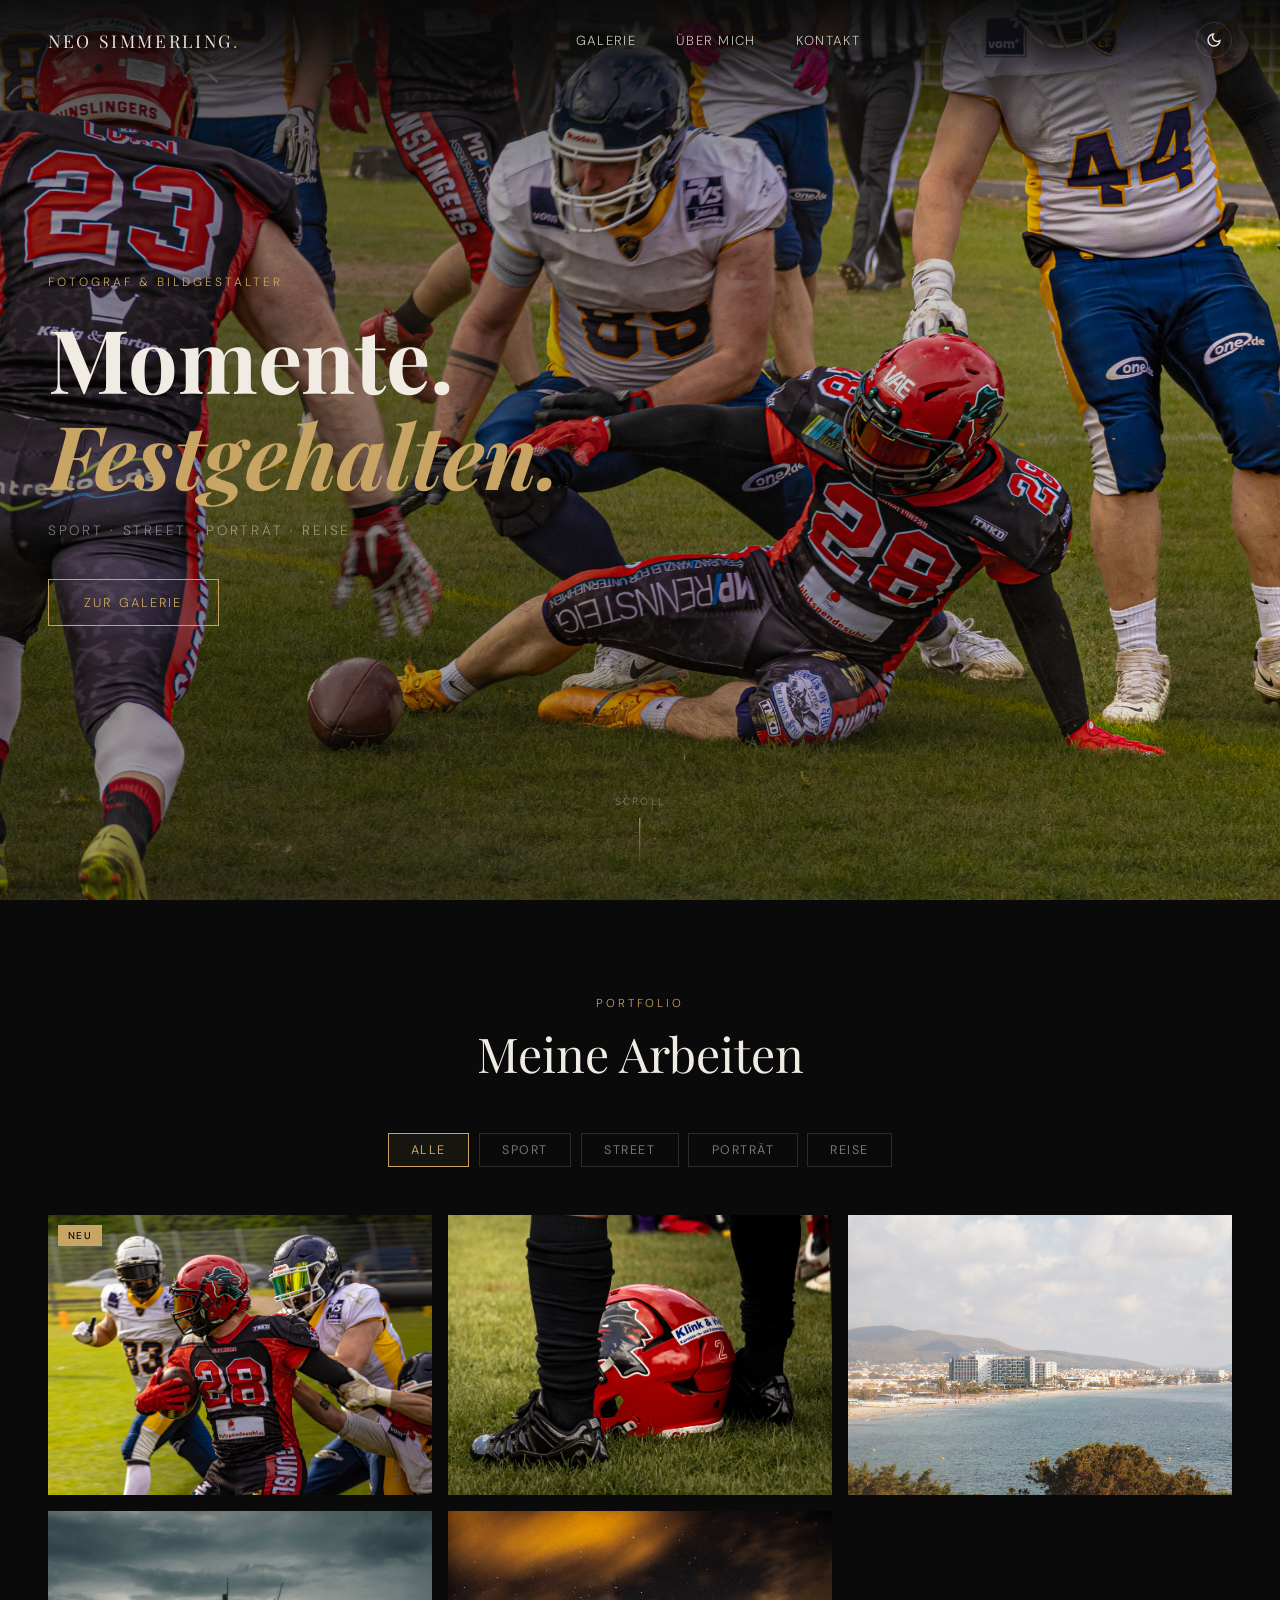
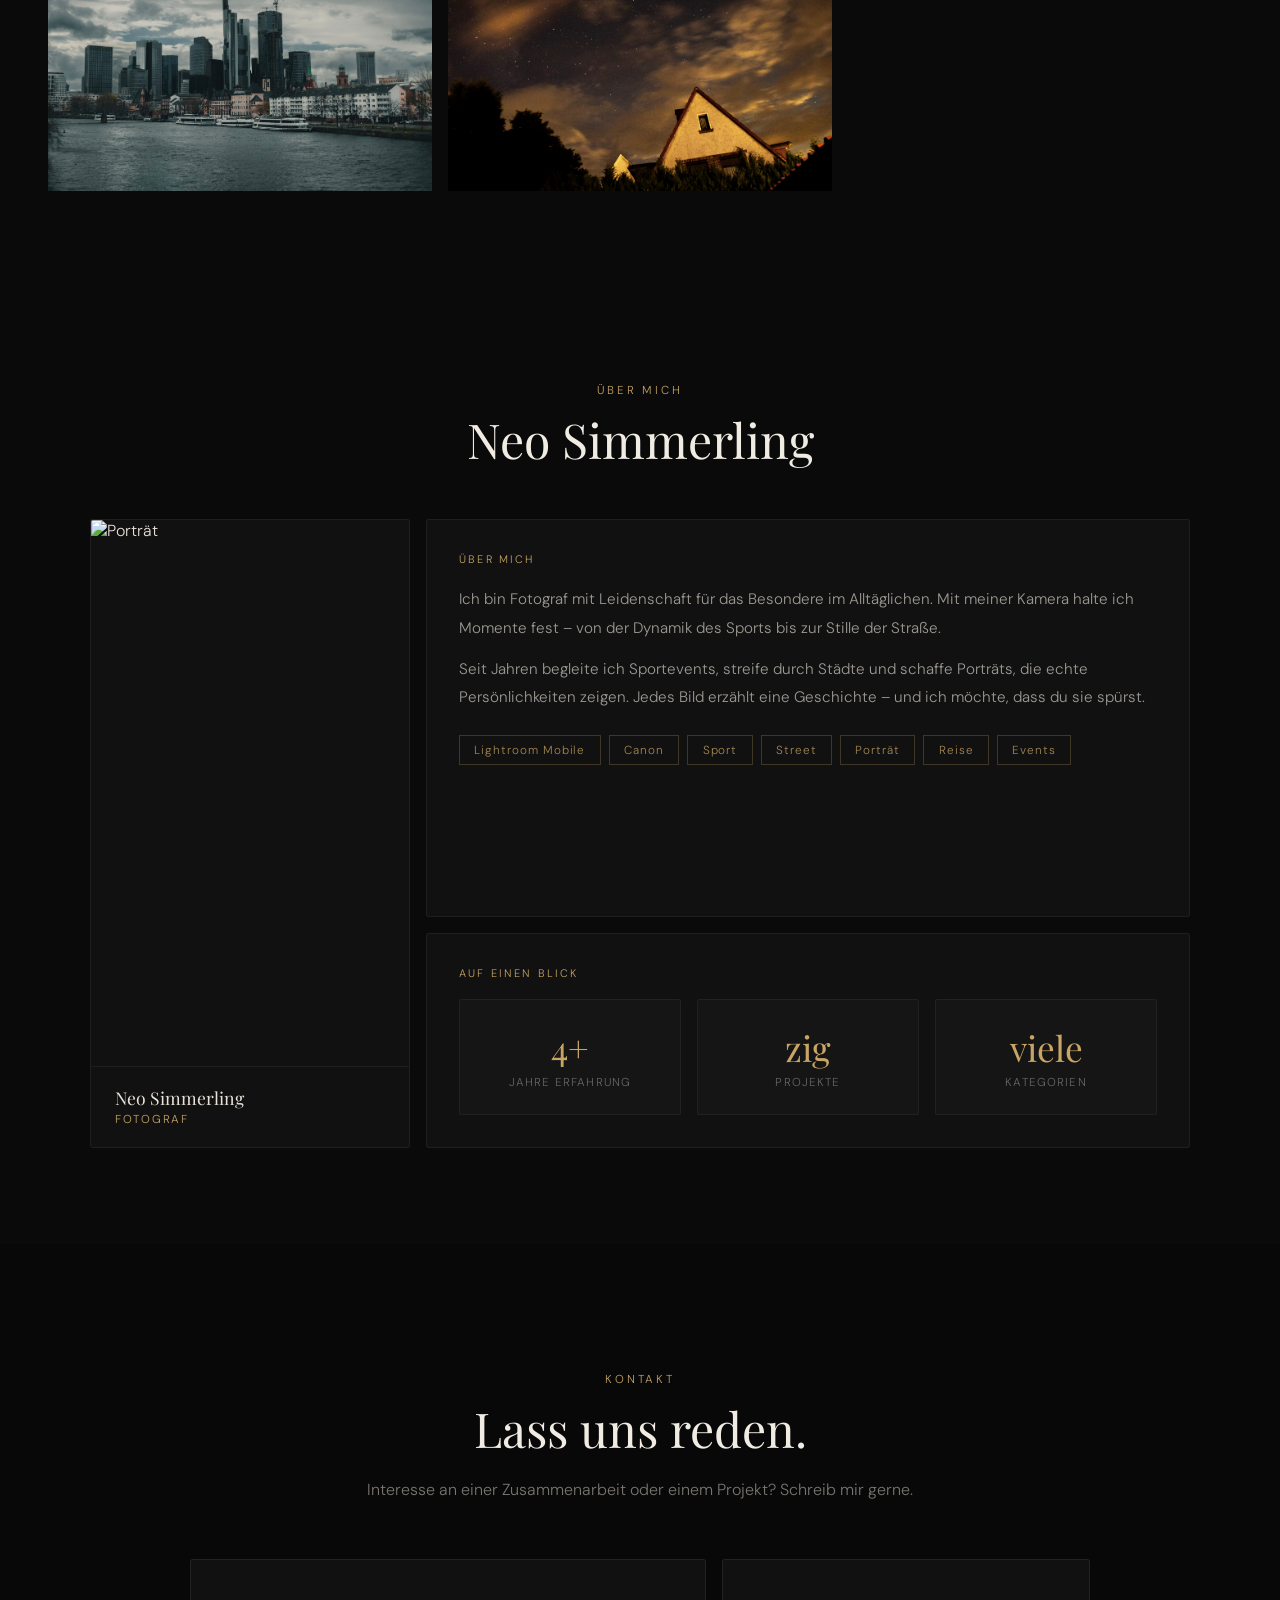
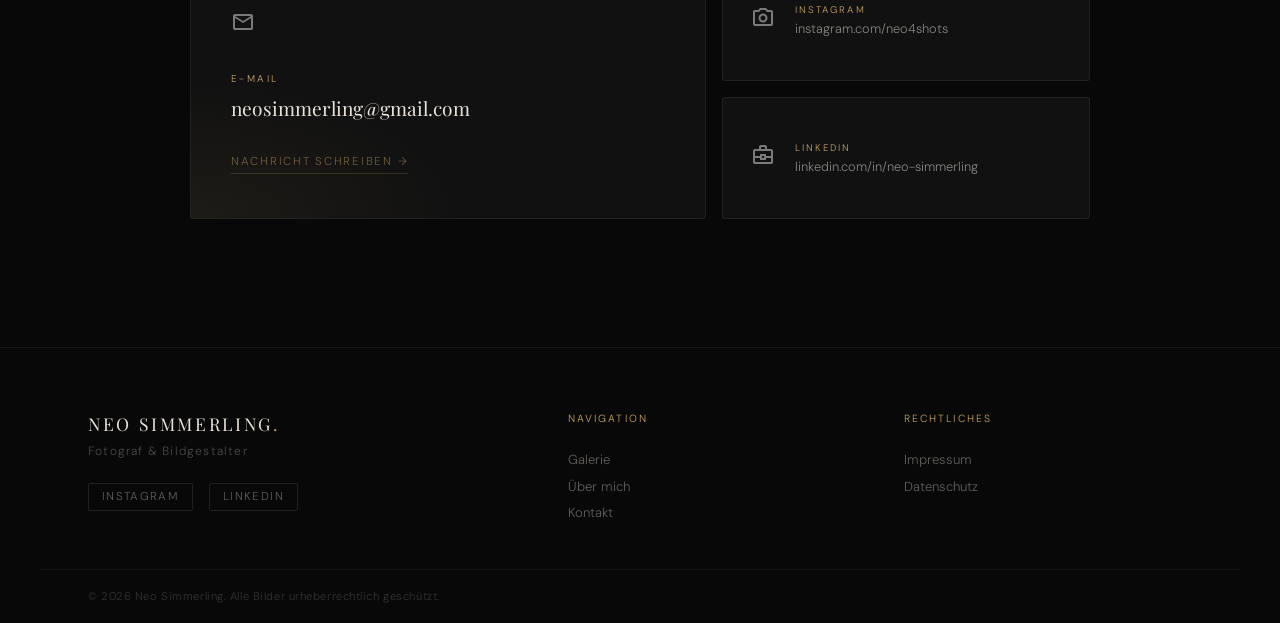
==== commit 0daf6ec5: "new icons in contact" ====
--- a/index.html
+++ b/index.html
@@ -151,7 +151,7 @@
         <a class="contact-main" id="contactMailto" href="mailto:neosimmerling@gmail.com">
           <div class="contact-main__bg"></div>
           <div class="contact-main__content">
-            <span class="contact-main__icon">✉</span>
+            <span class="contact-main__icon"><img src="icons/mail.svg"></span>
             <span class="contact-main__label">E-Mail</span>
             <span class="contact-main__value" id="contactMailValue">neosimmerling@gmail.com</span>
             <span class="contact-main__cta">Nachricht schreiben →</span>
--- a/css/style.css
+++ b/css/style.css
@@ -28,6 +28,7 @@
   display: flex; align-items: center; justify-content: space-between;
   padding: 1.4rem 3rem;
   transition: background 0.4s, padding 0.4s;
+  background: linear-gradient(to bottom, rgba(10,10,10,0.7) 0%, transparent 100%);
 }
 .nav.scrolled {
   background: rgba(10,10,10,0.92);
@@ -40,13 +41,16 @@
   font-family: 'Playfair Display', serif;
   font-size: 1.1rem; letter-spacing: 0.15em;
   color: #e8e2d9; text-decoration: none; text-transform: uppercase;
+  text-shadow: 0 1px 4px rgba(0,0,0,0.5);
 }
 .nav-logo span { color: #c8a564; }
 .nav-links { display: flex; gap: 2.5rem; }
 .nav-links a {
-  color: rgba(232,226,217,0.7); text-decoration: none;
+  color: rgba(232,226,217,0.85);
+  text-decoration: none;
   font-size: 0.82rem; letter-spacing: 0.1em; text-transform: uppercase;
   transition: color 0.2s;
+  text-shadow: 0 1px 4px rgba(0,0,0,0.5);
 }
 .nav-links a:hover { color: #c8a564; }
 .nav-right {
@@ -203,12 +207,14 @@
 .album-card .img-wrap { height: 280px !important; min-height: unset !important; }
 .album-card .img-wrap img { height: 100% !important; object-fit: cover; object-position: center; }
 .masonry-item:hover img { transform: scale(1.04); }
+.masonry-item { pointer-events: auto; }
 .masonry-item .item-overlay {
   position: absolute; inset: 0;
   background: linear-gradient(to top, rgba(10,10,10,0.85) 0%, transparent 60%);
   opacity: 0; transition: opacity 0.3s;
   display: flex; align-items: flex-end; justify-content: space-between;
   padding: 1.2rem; gap: 0.5rem;
+  pointer-events: none;
 }
 .masonry-item:hover .item-overlay { opacity: 1; }
 .item-title { font-family: 'Playfair Display', serif; font-size: 0.95rem; color: #f0ebe3; }
@@ -286,6 +292,9 @@
 .about-card:hover::before { opacity: 1; }
 .about-card__eyebrow { font-size: 0.68rem; letter-spacing: 0.2em; text-transform: uppercase; color: #c8a564; margin-bottom: 1.2rem; }
 
+.about-card--bio { min-height: 200px; }
+.about-bio p { line-height: 1.85; color: rgba(232,226,217,0.65); margin-bottom: 0.85rem; font-size: 0.95rem; }
+
 .about-card--photo { padding: 0; display: flex; flex-direction: column; min-height: 480px; }
 .about-card--photo .about-img-placeholder { flex: 1; min-height: 0; position: relative; overflow: hidden; }
 .about-card--photo .about-img-fallback {
@@ -376,7 +385,9 @@
 .contact-main:hover .contact-main__cta { color: #c8a564; border-color: rgba(200,165,100,0.5); }
 
 .contact-side {
-  display: flex; flex-direction: column; gap: 1rem;
+  display: grid;
+  grid-template-rows: 1fr 1fr;
+  gap: 1rem;
   grid-column: 2; grid-row: 1 / 3;
 }
 .contact-card {
@@ -384,7 +395,7 @@
   gap: 1.2rem; padding: 1.6rem 1.8rem;
   background: #111; border: 1px solid rgba(255,255,255,0.07);
   border-radius: 3px; text-decoration: none; color: inherit;
-  position: relative; overflow: hidden; flex: 1;
+  position: relative; overflow: hidden;
   transition: border-color 0.3s, transform 0.3s, background 0.3s;
 }
 .contact-card::before {
@@ -497,6 +508,25 @@
 body.light .filter-btn.active { border-color: #8a6a2e; color: #8a6a2e; background: rgba(138,106,46,0.07); }
 body.light .filter-btn:hover { border-color: rgba(138,106,46,0.4); color: #8a6a2e; }
 body.light .item-title { color: #f0ebe3; }
+
+body.light .about-section { background: #f5f2ee; }
+body.light .about-card { background: #fff; border-color: rgba(0,0,0,0.07); }
+body.light .about-card::before { background: linear-gradient(90deg, transparent, rgba(138,106,46,0.3), transparent); }
+body.light .about-card__eyebrow { color: #8a6a2e; }
+body.light .about-card__name { color: #1a1714; }
+body.light .about-card__photo-label { background: #fff; border-top-color: rgba(0,0,0,0.06); }
+body.light .about-bio p { color: rgba(26,23,20,0.7); }
+body.light .about-card--stats .stat { border-color: rgba(0,0,0,0.06); background: rgba(0,0,0,0.02); }
+body.light .about-card--stats .stat:hover { background: rgba(138,106,46,0.05); border-color: rgba(138,106,46,0.2); }
+body.light .stat-label { color: rgba(26,23,20,0.35); }
+body.light .tag { border-color: rgba(138,106,46,0.25); color: rgba(138,106,46,0.8); }
+
+body.light .contact-section { background: #f0ede8; }
+body.light .contact-main { background: #fff; border-color: rgba(0,0,0,0.08); }
+body.light .contact-main__value { color: #1a1714; }
+body.light .contact-card { background: #fff; border-color: rgba(0,0,0,0.08); }
+body.light .contact-card:hover { background: #f8f5f0; }
+body.light .contact-card__value { color: rgba(26,23,20,0.55); }
 
 body.light .mac-window { background: #fff; border-color: rgba(0,0,0,0.08); box-shadow: 0 20px 60px rgba(0,0,0,0.12); }
 body.light .mac-titlebar { background: rgba(0,0,0,0.03); border-bottom-color: rgba(0,0,0,0.07); }
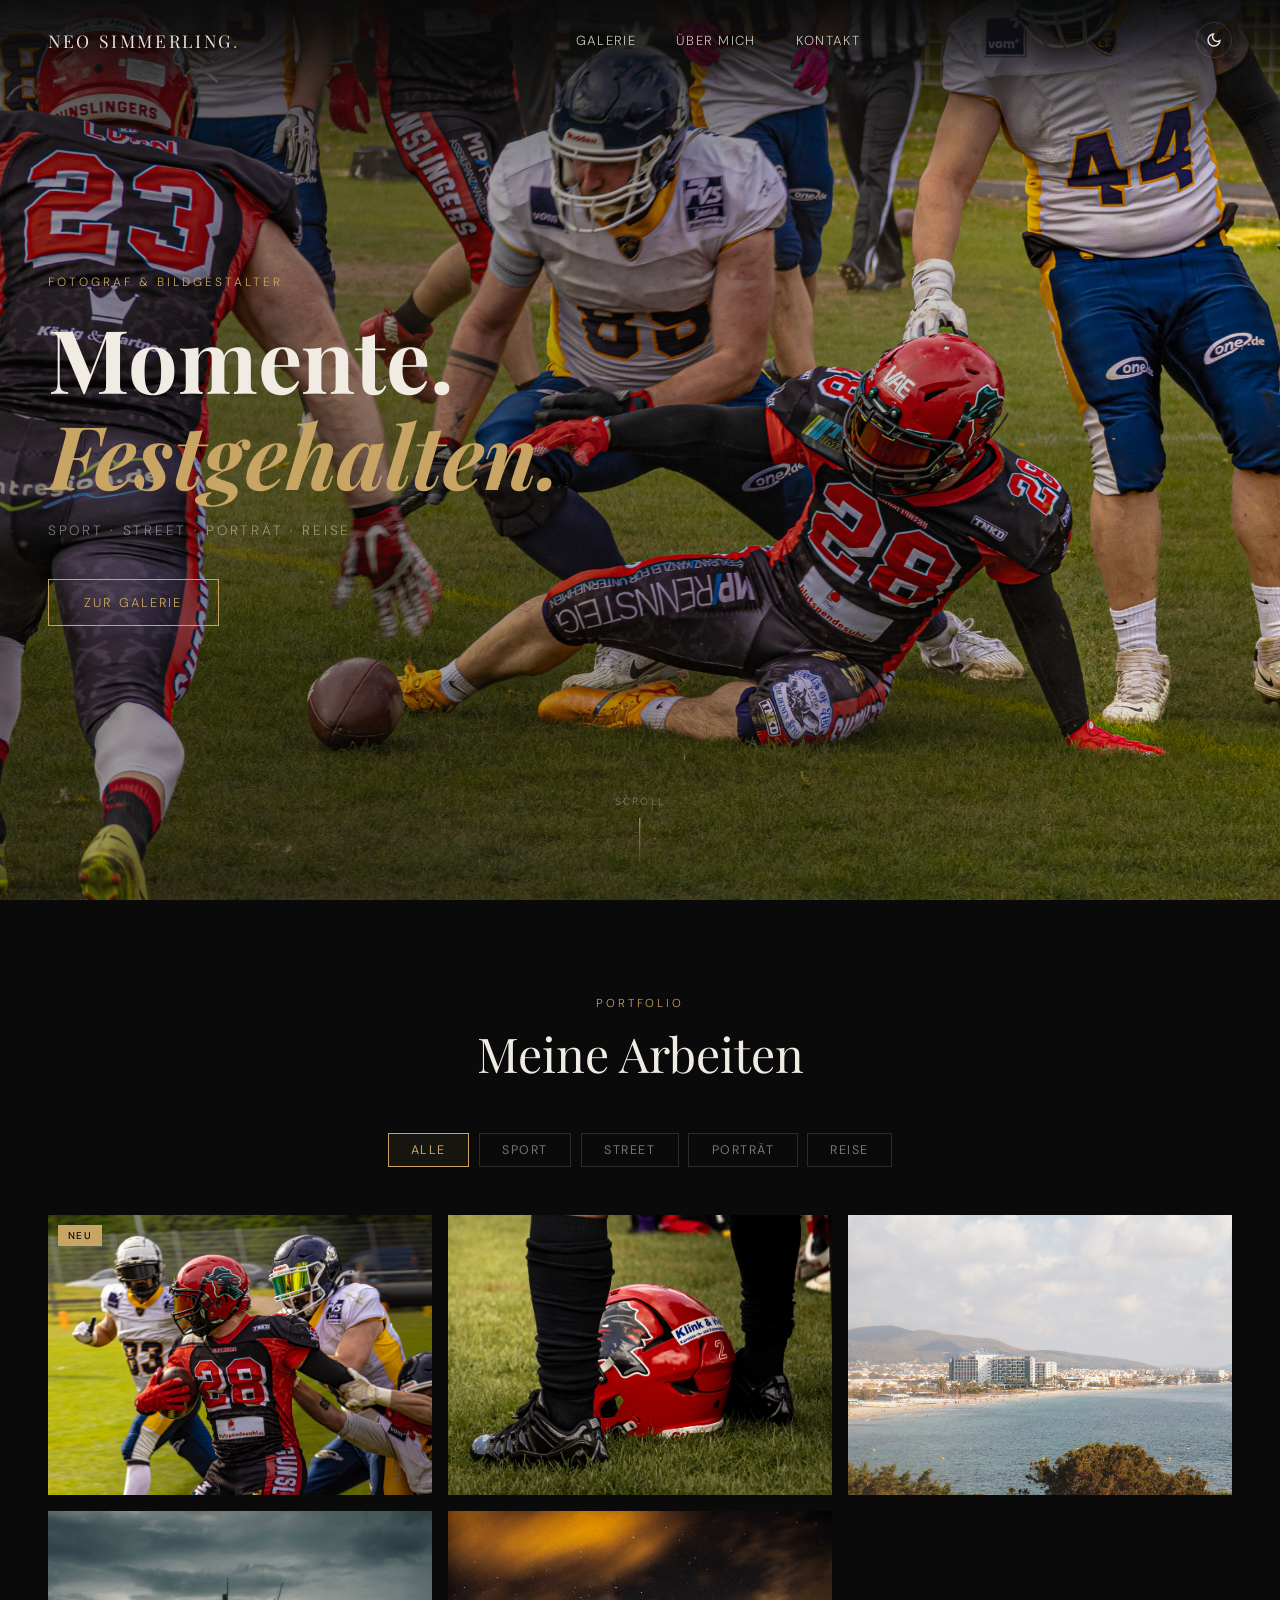
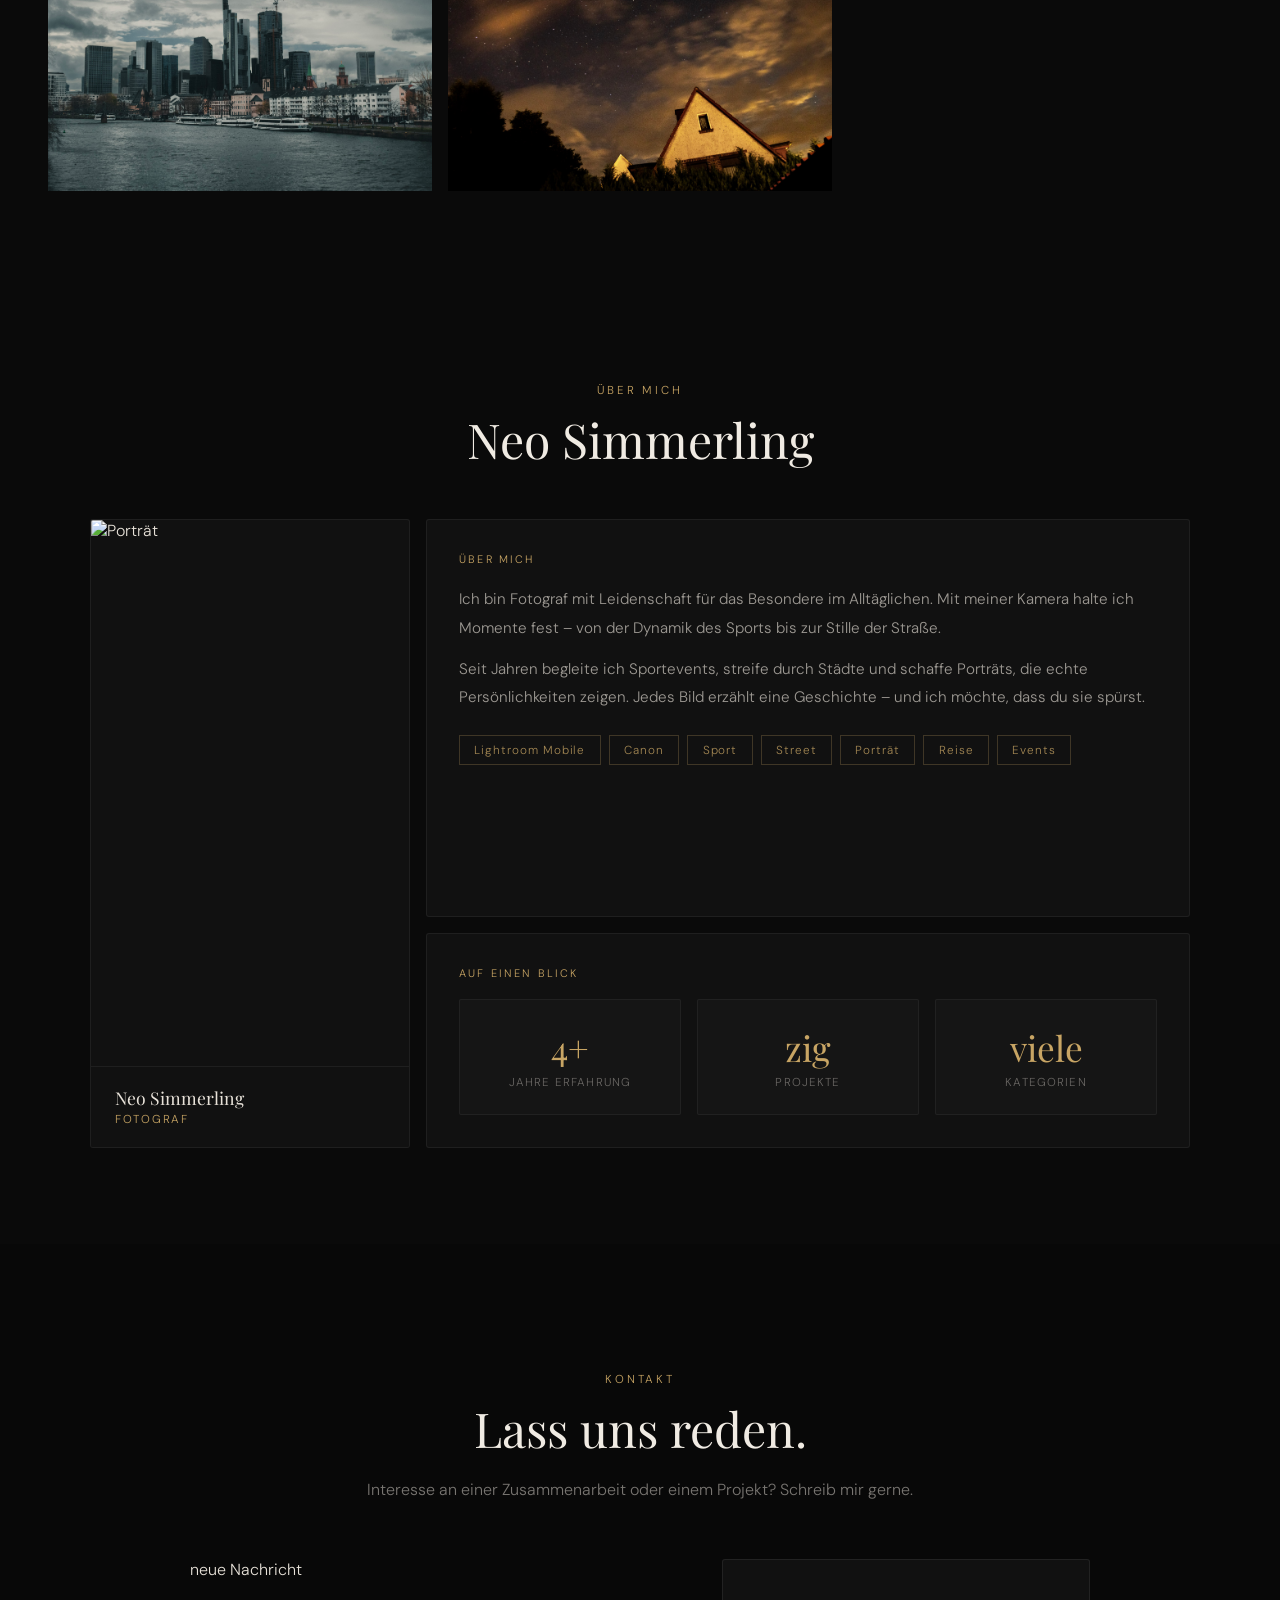
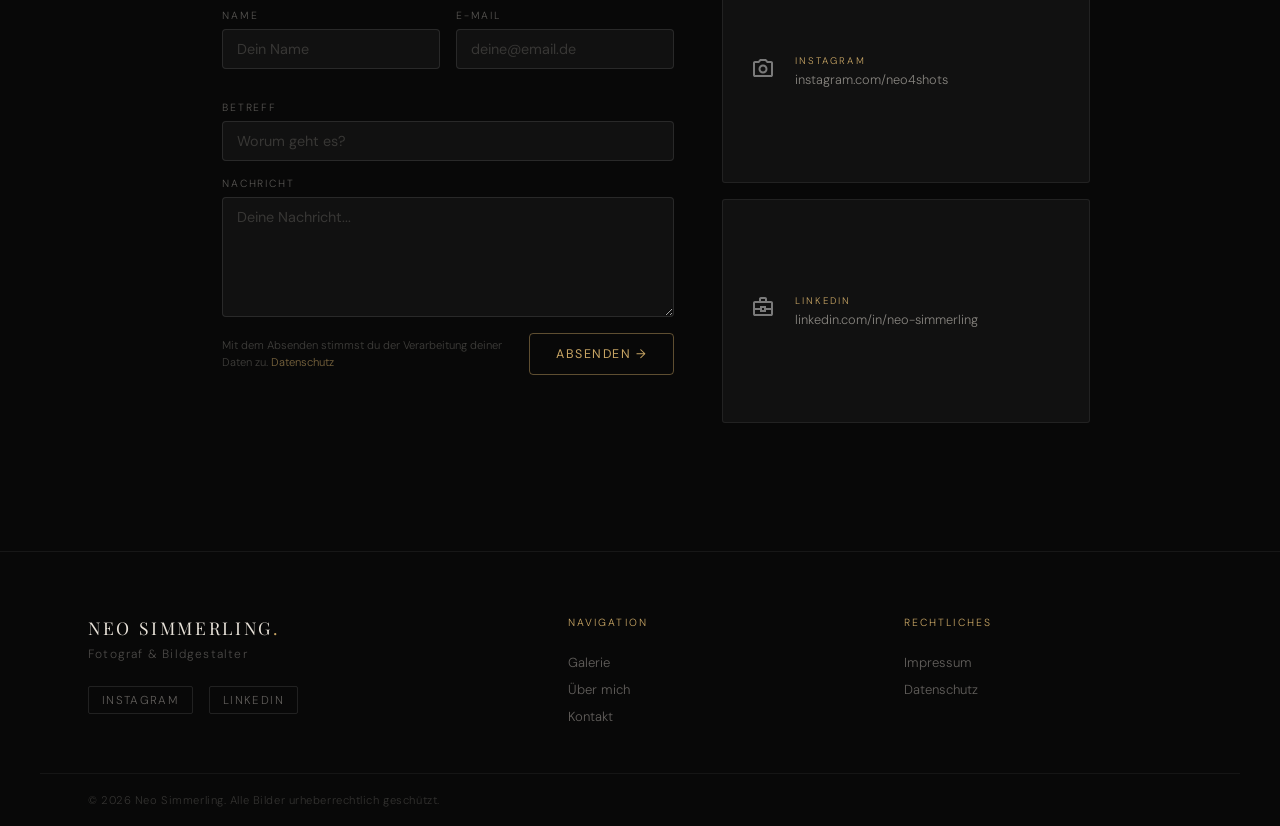
==== commit e91f4fe6: "add contact formular mit formspree" ====
--- a/index.html
+++ b/index.html
@@ -147,16 +147,64 @@
 
       <div class="contact-layout">
 
-        <!-- Hauptkarte: E-Mail -->
-        <a class="contact-main" id="contactMailto" href="mailto:neosimmerling@gmail.com">
-          <div class="contact-main__bg"></div>
-          <div class="contact-main__content">
-            <span class="contact-main__icon"><img src="icons/mail.svg"></span>
-            <span class="contact-main__label">E-Mail</span>
-            <span class="contact-main__value" id="contactMailValue">neosimmerling@gmail.com</span>
-            <span class="contact-main__cta">Nachricht schreiben →</span>
+        <!-- Formular im Mac-Fenster -->
+        <div class="mac-window contact-form-window">
+          <div class="mac-titlebar">
+            <div class="mac-dots">
+              <span class="mac-dot mac-dot--red"></span>
+              <span class="mac-dot mac-dot--yellow"></span>
+              <span class="mac-dot mac-dot--green"></span>
+            </div>
+            <span class="mac-titlebar__title">neue Nachricht</span>
+            <div class="mac-titlebar__spacer"></div>
           </div>
-        </a>
+
+          <form class="contact-form" id="contactForm"
+                action="https://formspree.io/f/xzdlqewp"
+                method="POST">
+
+            <div class="cf-row">
+              <div class="cf-field">
+                <label class="cf-label" for="cf-name">Name</label>
+                <input class="cf-input" id="cf-name" name="name"
+                       type="text" placeholder="Dein Name" required />
+              </div>
+              <div class="cf-field">
+                <label class="cf-label" for="cf-email">E-Mail</label>
+                <input class="cf-input" id="cf-email" name="email"
+                       type="email" placeholder="deine@email.de" required />
+              </div>
+            </div>
+
+            <div class="cf-field">
+              <label class="cf-label" for="cf-subject">Betreff</label>
+              <input class="cf-input" id="cf-subject" name="subject"
+                     type="text" placeholder="Worum geht es?" />
+            </div>
+
+            <div class="cf-field">
+              <label class="cf-label" for="cf-message">Nachricht</label>
+              <textarea class="cf-input cf-textarea" id="cf-message" name="message"
+                        rows="5" placeholder="Deine Nachricht..." required></textarea>
+            </div>
+
+            <div class="cf-footer">
+              <p class="cf-privacy">Mit dem Absenden stimmst du der Verarbeitung deiner Daten zu. <a href="datenschutz.html">Datenschutz</a></p>
+              <button class="cf-submit" type="submit" id="cfSubmit">
+                Absenden →
+              </button>
+            </div>
+
+            <div class="cf-success" id="cfSuccess">
+              <span class="cf-success__icon">✓</span>
+              <p>Nachricht gesendet! Ich melde mich bald.</p>
+            </div>
+            <div class="cf-error" id="cfError">
+              <p>Etwas ist schiefgelaufen. Bitte schreib mir direkt: <a id="cfFallbackMail" href="mailto:neosimmerling@gmail.com">neosimmerling@gmail.com</a></p>
+            </div>
+
+          </form>
+        </div>
 
         <!-- Nebenkarten: Socials -->
         <div class="contact-side" id="contactSocials"></div>
--- a/css/style.css
+++ b/css/style.css
@@ -36,6 +36,17 @@
   -webkit-backdrop-filter: blur(12px);
   padding: 1rem 3rem;
   border-bottom: 1px solid rgba(255,255,255,0.06);
+}
+/* Light-Mode: Nav immer mit Hintergrund damit Icons sichtbar bleiben */
+body.light .nav {
+  background: rgba(240,236,230,0.92);
+  backdrop-filter: blur(12px);
+  -webkit-backdrop-filter: blur(12px);
+  border-bottom: 1px solid rgba(0,0,0,0.08);
+}
+body.light .nav.scrolled {
+  background: rgba(240,236,230,0.97);
+  border-bottom: 1px solid rgba(0,0,0,0.1);
 }
 .nav-logo {
   font-family: 'Playfair Display', serif;
@@ -663,4 +674,135 @@
   .filter-btn { padding: 0.35rem 0.7rem; font-size: 0.65rem; }
   .about-card--stats .about-stats { grid-template-columns: repeat(3, 1fr); }
   .stat-num { font-size: 1.5rem; }
+}
+/* ============================================================
+   KONTAKTFORMULAR
+   ============================================================ */
+.contact-form-window {
+  flex: 1.4;
+  min-width: 0;
+}
+.contact-form {
+  padding: 1.8rem 2rem 2rem;
+}
+.cf-row {
+  display: grid;
+  grid-template-columns: 1fr 1fr;
+  gap: 1rem;
+  margin-bottom: 1rem;
+}
+.cf-field {
+  display: flex;
+  flex-direction: column;
+  gap: 0.4rem;
+  margin-bottom: 1rem;
+}
+.cf-label {
+  font-size: 0.65rem;
+  letter-spacing: 0.18em;
+  text-transform: uppercase;
+  color: rgba(232,226,217,0.35);
+}
+body.light .cf-label { color: rgba(26,23,20,0.4); }
+
+.cf-input {
+  background: rgba(255,255,255,0.04);
+  border: 1px solid rgba(255,255,255,0.1);
+  border-radius: 4px;
+  color: #e8e2d9;
+  font-family: 'DM Sans', sans-serif;
+  font-size: 0.9rem;
+  padding: 0.65rem 0.9rem;
+  outline: none;
+  transition: border-color 0.2s, background 0.2s;
+  resize: vertical;
+  width: 100%;
+}
+body.light .cf-input {
+  background: rgba(0,0,0,0.04);
+  border-color: rgba(0,0,0,0.12);
+  color: #1a1714;
+}
+.cf-input:focus { border-color: rgba(200,165,100,0.5); background: rgba(255,255,255,0.07); }
+body.light .cf-input:focus { border-color: rgba(138,106,46,0.4); background: rgba(0,0,0,0.06); }
+.cf-input::placeholder { color: rgba(232,226,217,0.18); }
+body.light .cf-input::placeholder { color: rgba(26,23,20,0.25); }
+.cf-textarea { min-height: 120px; }
+
+.cf-footer {
+  display: flex;
+  align-items: center;
+  justify-content: space-between;
+  gap: 1rem;
+  margin-top: 0.5rem;
+  flex-wrap: wrap;
+}
+.cf-privacy {
+  font-size: 0.7rem;
+  color: rgba(232,226,217,0.25);
+  line-height: 1.5;
+  max-width: 280px;
+}
+body.light .cf-privacy { color: rgba(26,23,20,0.35); }
+.cf-privacy a { color: rgba(200,165,100,0.6); text-decoration: none; }
+.cf-privacy a:hover { color: #c8a564; }
+
+.cf-submit {
+  background: transparent;
+  border: 1px solid rgba(200,165,100,0.45);
+  color: #c8a564;
+  font-family: 'DM Sans', sans-serif;
+  font-size: 0.78rem;
+  letter-spacing: 0.12em;
+  text-transform: uppercase;
+  padding: 0.75rem 1.6rem;
+  cursor: pointer;
+  border-radius: 4px;
+  transition: background 0.2s, color 0.2s, border-color 0.2s;
+  white-space: nowrap;
+  flex-shrink: 0;
+}
+.cf-submit:hover:not(:disabled) {
+  background: rgba(200,165,100,0.1);
+  border-color: #c8a564;
+}
+.cf-submit:disabled { opacity: 0.5; cursor: default; }
+
+/* Erfolg */
+.cf-success {
+  display: none;
+  align-items: center;
+  gap: 0.8rem;
+  margin-top: 1.2rem;
+  padding: 1rem 1.2rem;
+  border: 1px solid rgba(40,200,64,0.25);
+  border-radius: 4px;
+  background: rgba(40,200,64,0.06);
+  color: #28c840;
+  font-size: 0.88rem;
+}
+.cf-success__icon { font-size: 1.1rem; }
+
+/* Fehler */
+.cf-error {
+  display: none;
+  margin-top: 1rem;
+  padding: 0.9rem 1.1rem;
+  border: 1px solid rgba(255,95,87,0.25);
+  border-radius: 4px;
+  background: rgba(255,95,87,0.06);
+  color: rgba(255,95,87,0.8);
+  font-size: 0.82rem;
+}
+.cf-error a { color: rgba(200,165,100,0.7); }
+
+/* Responsive */
+@media (max-width: 900px) {
+  .cf-row { grid-template-columns: 1fr; }
+}
+@media (max-width: 640px) {
+  .contact-form { padding: 1.2rem; }
+  .cf-footer { flex-direction: column; align-items: flex-start; }
+  .cf-privacy { max-width: 100%; }
+  .cf-submit { width: 100%; text-align: center; }
 }
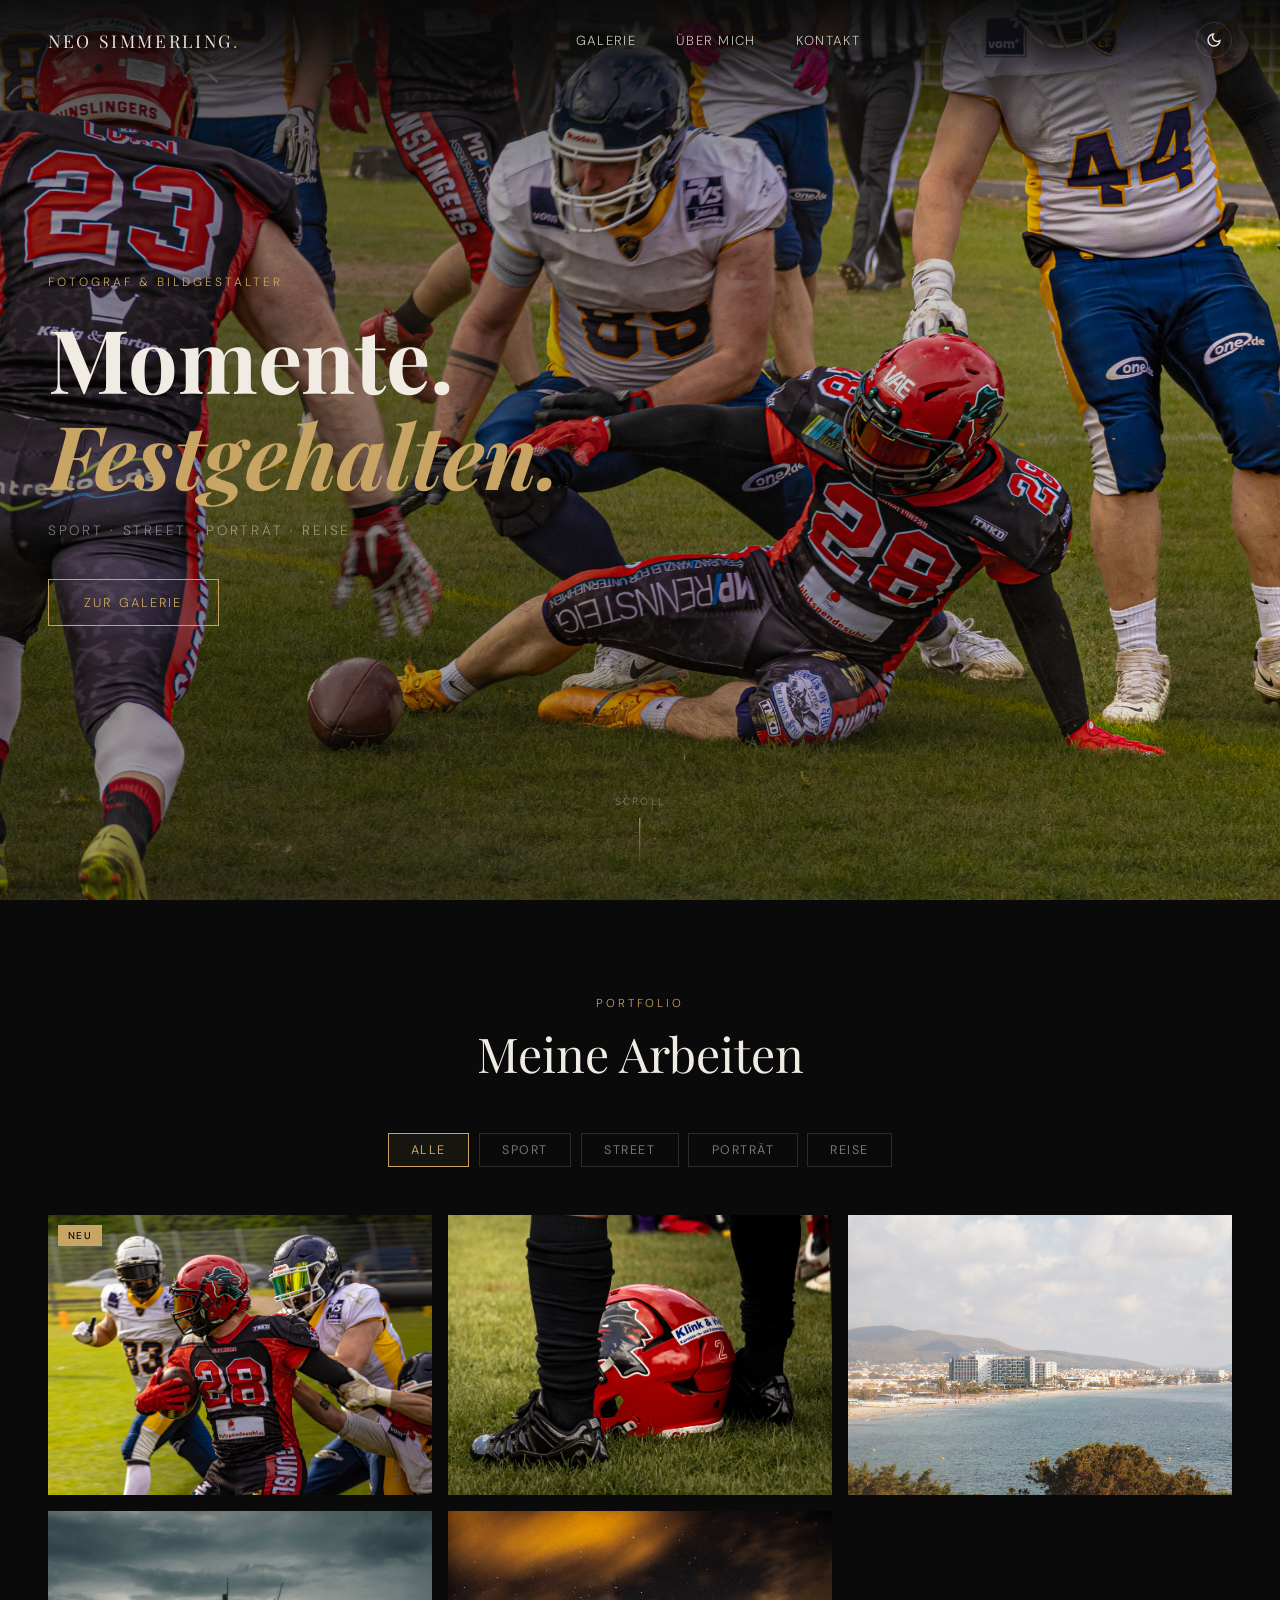
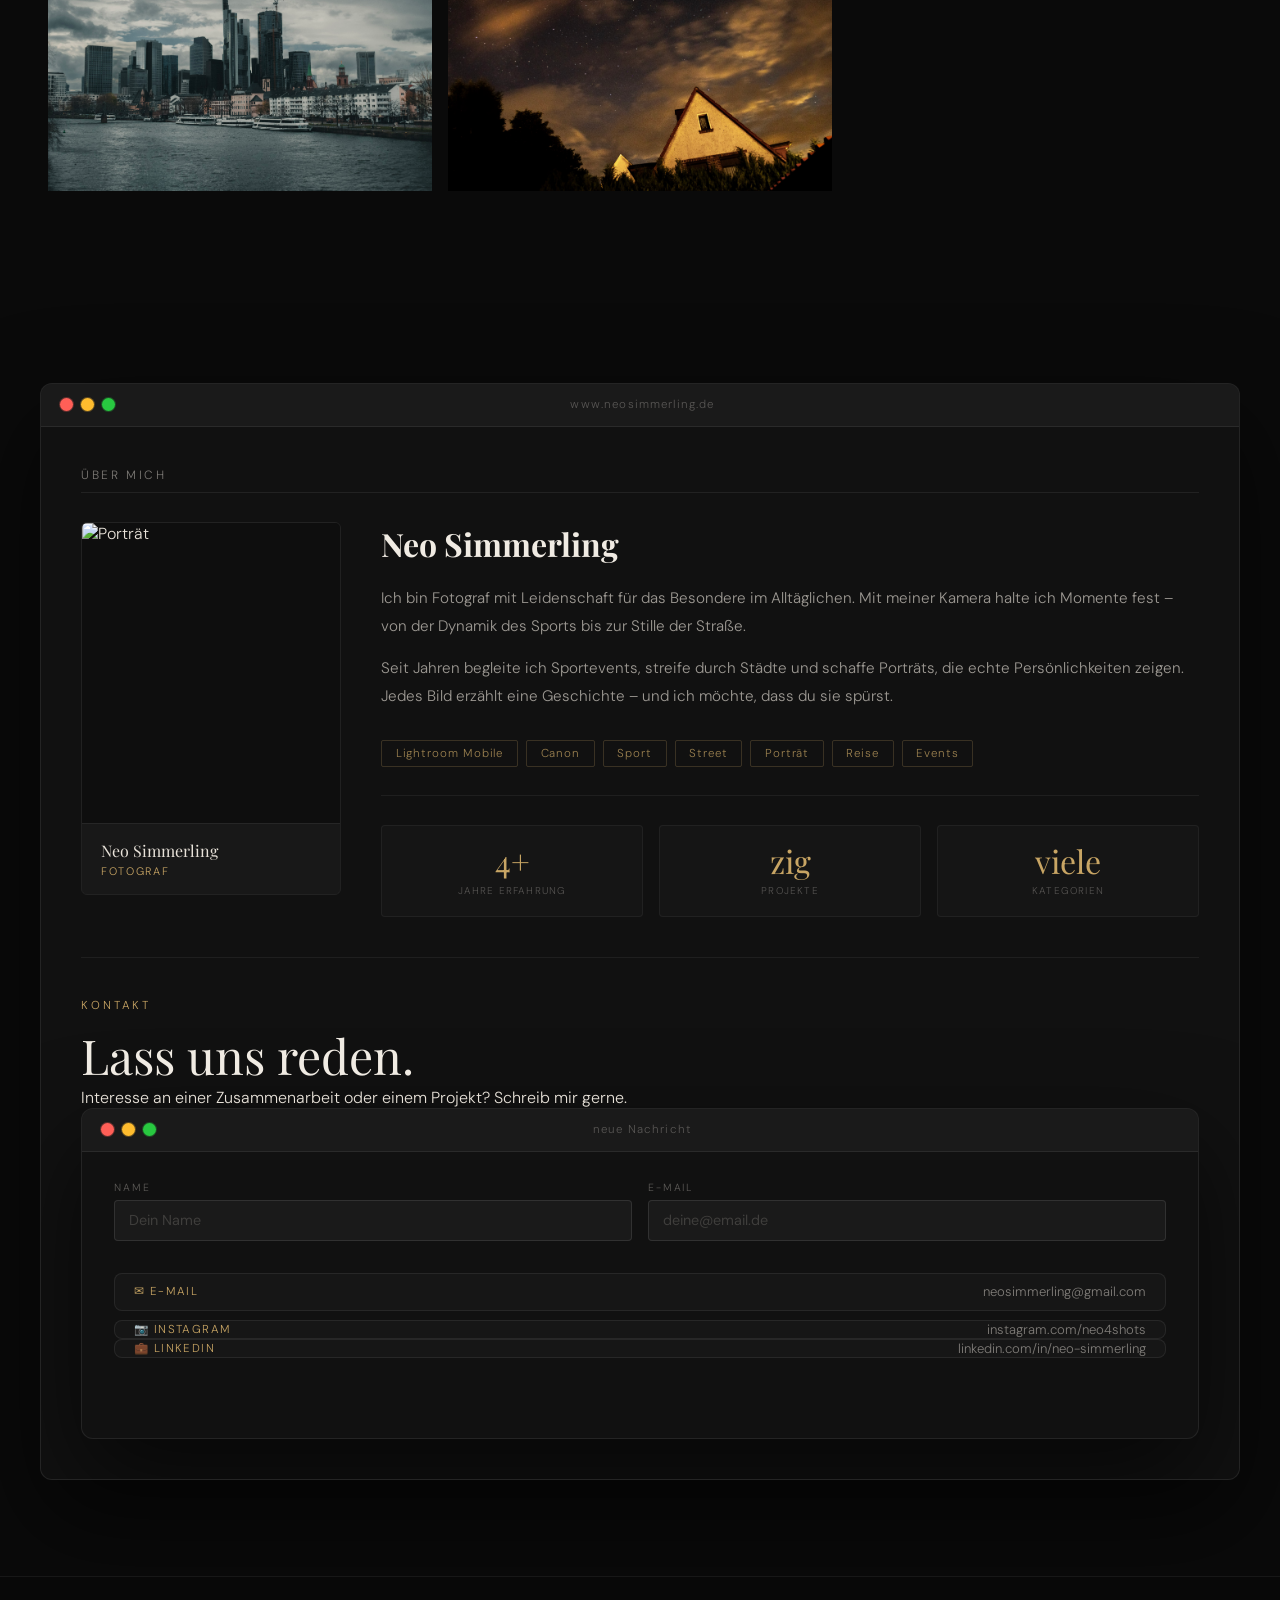
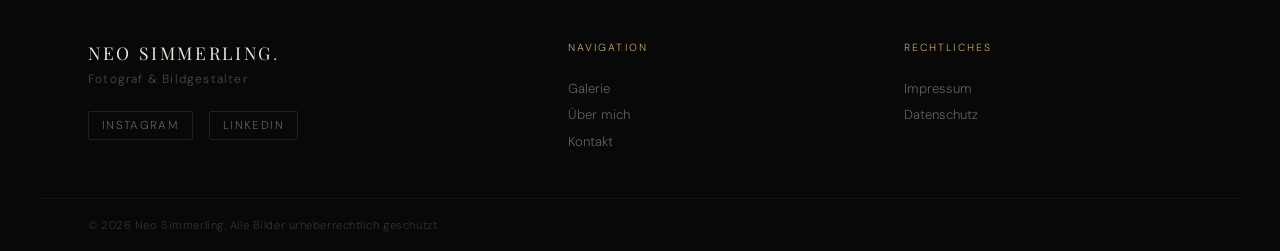
==== commit e8fa2069: "1. step" ====
--- a/index.html
+++ b/index.html
@@ -96,17 +96,32 @@
     </div>
   </div>
 
-  <!-- ABOUT -->
-  <section class="about-section" id="about">
-    <div class="about-header">
-      <p class="section-eyebrow">Über mich</p>
-      <h2 class="section-title" id="aboutName">Neo Simmerling</h2>
-      </div>
-
-    <div class="about-grid">
-
-      <!-- Karte 1: Foto -->
-      <div class="about-card about-card--photo">
+  <!-- ABOUT + CONTACT: Ein macOS-Fenster -->
+  <section class="mac-section" id="about">
+    <div class="mac-window">
+
+      <!-- Titelleiste -->
+      <div class="mac-titlebar">
+        <div class="mac-dots">
+          <span class="mac-dot mac-dot--red"></span>
+          <span class="mac-dot mac-dot--yellow"></span>
+          <span class="mac-dot mac-dot--green"></span>
+        </div>
+        <span class="mac-titlebar__title">www.neosimmerling.de</span>
+        <div class="mac-titlebar__spacer"></div>
+      </div>
+
+      <!-- Fenster-Inhalt -->
+      <div class="mac-body">
+
+        <!-- ABOUT -->
+        <div class="mac-pane" id="about-pane">
+          <div class="mac-pane__label">Über mich</div>
+
+          <div class="mac-about-grid">
+
+            <!-- Foto -->
+            <div class="mac-photo">
               <div class="about-img-placeholder" id="aboutImgWrap">
                 <img src="" alt="Porträt" class="about-img" id="aboutImg" style="display:none" />
                 <div class="about-img-fallback" id="aboutFallback">
@@ -116,27 +131,27 @@
                   </svg>
                 </div>
               </div>
-        <div class="about-card__photo-label">
-          <span class="about-card__name" id="aboutCardName">Neo Simmerling</span>
-          <span class="about-card__role">Fotograf</span>
-              </div>
-            </div>
-
-      <!-- Karte 2: Bio -->
-      <div class="about-card about-card--bio">
-        <div class="about-card__eyebrow">Über mich</div>
+              <div class="mac-photo__label">
+                <span class="mac-photo__name" id="aboutCardName">Neo Simmerling</span>
+                <span class="mac-photo__role">Fotograf</span>
+              </div>
+            </div>
+
+            <!-- Bio + Stats -->
+            <div class="mac-about-right">
+              <h2 class="mac-name" id="aboutName">Neo Simmerling</h2>
               <div class="about-bio" id="aboutBio"></div>
               <div class="about-tags" id="aboutTagsWrap"></div>
-      </div>
-
-      <!-- Karte 3: Stats -->
-      <div class="about-card about-card--stats">
-        <div class="about-card__eyebrow">Auf einen Blick</div>
-        <div class="about-stats" id="aboutStats"></div>
+
+              <div class="mac-divider"></div>
+
+              <div class="mac-stats" id="aboutStats"></div>
             </div>
 
           </div>
-  </section>
+        </div>
+
+        <div class="mac-separator"></div>
 
         <!-- CONTACT -->
   <section class="contact-section" id="contact">
@@ -176,38 +191,16 @@
               </div>
             </div>
 
-            <div class="cf-field">
-              <label class="cf-label" for="cf-subject">Betreff</label>
-              <input class="cf-input" id="cf-subject" name="subject"
-                     type="text" placeholder="Worum geht es?" />
-            </div>
-
-            <div class="cf-field">
-              <label class="cf-label" for="cf-message">Nachricht</label>
-              <textarea class="cf-input cf-textarea" id="cf-message" name="message"
-                        rows="5" placeholder="Deine Nachricht..." required></textarea>
-            </div>
-
-            <div class="cf-footer">
-              <p class="cf-privacy">Mit dem Absenden stimmst du der Verarbeitung deiner Daten zu. <a href="datenschutz.html">Datenschutz</a></p>
-              <button class="cf-submit" type="submit" id="cfSubmit">
-                Absenden →
-              </button>
-            </div>
-
-            <div class="cf-success" id="cfSuccess">
-              <span class="cf-success__icon">✓</span>
-              <p>Nachricht gesendet! Ich melde mich bald.</p>
-            </div>
-            <div class="cf-error" id="cfError">
-              <p>Etwas ist schiefgelaufen. Bitte schreib mir direkt: <a id="cfFallbackMail" href="mailto:neosimmerling@gmail.com">neosimmerling@gmail.com</a></p>
-            </div>
-
-          </form>
+            <div class="mac-contact__links" id="mac-contact-links">
+              <a class="mac-contact__item" id="contactMailto" href="mailto:neosimmerling@gmail.com">
+                <span class="mac-contact__key">✉ E-Mail</span>
+                <span class="mac-contact__val" id="contactMailValue">neosimmerling@gmail.com</span>
+              </a>
+              <div id="contactSocials"></div>
+            </div>
+          </div>
+
         </div>
-
-        <!-- Nebenkarten: Socials -->
-        <div class="contact-side" id="contactSocials"></div>
 
       </div>
     </div>
--- a/css/style.css
+++ b/css/style.css
@@ -1,3 +1,263 @@
+/* ============================================================
+   macOS FENSTER – About + Contact
+   ============================================================ */
+
+.mac-section {
+  padding: 6rem 0;
+  background: #0a0a0a00;
+}
+
+/* Das Fenster */
+.mac-window {
+  max-width: 1200px;
+  margin: 0 auto;
+  background: #111;
+  border: 1px solid rgba(255,255,255,0.08);
+  border-radius: 12px;
+  overflow: hidden;
+  box-shadow: 0 40px 100px rgba(0,0,0,0.6);
+}
+
+/* Titelleiste */
+.mac-titlebar {
+  display: flex;
+  align-items: center;
+  gap: 8px;
+  padding: 0.85rem 1.2rem;
+  background: rgba(255,255,255,0.04);
+  border-bottom: 1px solid rgba(255,255,255,0.07);
+}
+.mac-dots { display: flex; gap: 8px; align-items: center; }
+.mac-dot {
+  width: 13px; height: 13px; border-radius: 50%;
+  display: inline-block; flex-shrink: 0; transition: filter 0.2s;
+}
+.mac-dot--red    { background: #ff5f57; box-shadow: 0 0 0 1px rgba(255,95,87,0.3); }
+.mac-dot--yellow { background: #febc2e; box-shadow: 0 0 0 1px rgba(254,188,46,0.3); }
+.mac-dot--green  { background: #28c840; box-shadow: 0 0 0 1px rgba(40,200,64,0.3); }
+.mac-window:hover .mac-dot { filter: brightness(1.1); }
+.mac-titlebar__title {
+  flex: 1; text-align: center;
+  font-size: 0.72rem; letter-spacing: 0.1em;
+  color: rgba(232,226,217,0.3);
+  font-family: 'DM Sans', sans-serif;
+  user-select: none;
+}
+.mac-titlebar__spacer { width: 50px; }
+
+/* Fenster-Body */
+.mac-body { padding: 2.5rem; }
+
+/* Bereich-Label (wie Finder-Sidebar-Titel) */
+.mac-pane__label {
+  font-size: 0.75rem;
+  letter-spacing: 0.22em;
+  text-transform: uppercase;
+  color: rgba(232,226,217,0.5);
+  margin-bottom: 1.8rem;
+  padding-bottom: 0.6rem;
+  border-bottom: 1px solid rgba(255,255,255,0.07);
+}
+
+.mac-pane__label:hover {
+  color: #c8a564;
+}
+
+/* Trennlinie zwischen Panes */
+.mac-separator {
+  height: 1px;
+  background: rgba(255,255,255,0.06);
+  margin: 2.5rem 0;
+}
+
+/* ── About-Grid ──────────────────────────────────────────── */
+.mac-about-grid {
+  display: grid;
+  grid-template-columns: 260px 1fr;
+  gap: 2.5rem;
+  align-items: start;
+}
+
+/* Foto */
+.mac-photo {
+  border-radius: 6px;
+  overflow: hidden;
+  border: 1px solid rgba(255,255,255,0.07);
+}
+.mac-photo .about-img-placeholder {
+  width: 100%; height: 300px;
+  position: relative; overflow: hidden; background: #0e0e0e;
+}
+.mac-photo .about-img-fallback {
+  position: absolute; inset: 0;
+  background: linear-gradient(160deg, #1a1410, #0d1520);
+  display: flex; align-items: center; justify-content: center;
+}
+.mac-photo .about-img-fallback svg { width: 80px; opacity: 0.3; }
+.about-img {
+  width: 100%; height: 100%;
+  object-fit: cover; object-position: center 70%; display: block;
+  transition: transform 0.6s ease;
+}
+.mac-photo:hover .about-img { transform: scale(1.03); }
+.mac-photo__label {
+  padding: 1rem 1.2rem;
+  background: rgba(255,255,255,0.03);
+  border-top: 1px solid rgba(255,255,255,0.06);
+}
+.mac-photo__name {
+  display: block;
+  font-family: 'Playfair Display', serif;
+  font-size: 1rem; color: #e8e2d9;
+}
+.mac-photo__role {
+  display: block;
+  font-size: 0.68rem; letter-spacing: 0.15em;
+  text-transform: uppercase; color: #c8a564; margin-top: 0.2rem;
+}
+
+/* Bio + Name */
+.mac-name {
+  font-family: 'Playfair Display', serif;
+  font-size: clamp(1.4rem, 2.5vw, 2rem);
+  color: #f0ebe3; margin-bottom: 1.2rem;
+}
+.about-bio p {
+  line-height: 1.85; color: rgba(232,226,217,0.65);
+  margin-bottom: 0.85rem; font-size: 0.95rem;
+}
+.about-tags { display: flex; flex-wrap: wrap; gap: 0.5rem; margin-top: 1rem; }
+.tag {
+  padding: 0.3rem 0.85rem;
+  border: 1px solid rgba(200,165,100,0.22);
+  font-size: 0.72rem; letter-spacing: 0.08em;
+  color: rgba(200,165,100,0.75); border-radius: 2px;
+}
+
+/* Stats */
+.mac-divider {
+  height: 1px; background: rgba(255,255,255,0.06);
+  margin: 1.8rem 0;
+}
+.mac-stats {
+  display: grid; grid-template-columns: repeat(3, 1fr); gap: 1rem;
+}
+.mac-stats .stat {
+  text-align: center; padding: 1.2rem 0.5rem;
+  border: 1px solid rgba(255,255,255,0.05);
+  border-radius: 4px; background: rgba(255,255,255,0.02);
+  transition: background 0.3s, border-color 0.3s;
+}
+.mac-stats .stat:hover {
+  background: rgba(200,165,100,0.05);
+  border-color: rgba(200,165,100,0.2);
+}
+.stat-num {
+  display: block; font-family: 'Playfair Display', serif;
+  font-size: 2rem; color: #c8a564; line-height: 1;
+}
+.stat-label {
+  font-size: 0.62rem; letter-spacing: 0.12em;
+  text-transform: uppercase; color: rgba(232,226,217,0.3);
+  margin-top: 0.4rem; display: block;
+}
+
+/* ── Kontakt ─────────────────────────────────────────────── */
+.mac-contact {
+  display: grid;
+  grid-template-columns: 1fr 1fr;
+  gap: 3rem;
+  align-items: stretch;
+}
+.mac-contact__headline {
+  display: flex; flex-direction: column; justify-content: center;
+}
+.mac-contact__title {
+  font-family: 'Playfair Display', serif;
+  font-size: clamp(1.6rem, 3vw, 2.4rem);
+  color: #f0ebe3; margin-bottom: 0.8rem;
+}
+.mac-contact__sub {
+  color: rgba(232,226,217,0.45); font-size: 0.9rem; line-height: 1.7;
+}
+.mac-contact__links {
+  display: flex; flex-direction: column; gap: 0.6rem;
+  height: 100%;
+}
+.mac-contact__item {
+  display: flex; justify-content: space-between; align-items: center;
+  padding: 1rem 1.2rem;
+  border: 1px solid rgba(255,255,255,0.07);
+  border-radius: 8px;
+  text-decoration: none; color: inherit;
+  background: rgba(255,255,255,0.025);
+  transition: border-color 0.25s, background 0.25s, transform 0.2s;
+  gap: 1rem;
+}
+.mac-contact__item:hover {
+  border-color: rgba(200,165,100,0.3);
+  background: rgba(200,165,100,0.04);
+  transform: translateX(4px);
+}
+.mac-contact__key {
+  font-size: 0.72rem; letter-spacing: 0.12em;
+  text-transform: uppercase; color: #c8a564;
+  white-space: nowrap;
+}
+.mac-contact__val {
+  font-size: 0.82rem; color: rgba(232,226,217,0.5);
+  text-align: right; word-break: break-all;
+}
+
+/* ── Responsive ──────────────────────────────────────────── */
+@media (max-width: 1100px) {
+  .mac-section { padding: 5rem 2rem; }
+}
+@media (max-width: 900px) {
+  .mac-section { padding: 4rem 1.5rem; }
+  .mac-body { padding: 2rem; }
+  .mac-about-grid { grid-template-columns: 1fr; }
+  .mac-photo .about-img-placeholder { height: 380px; }
+  .mac-stats { grid-template-columns: repeat(3, 1fr); }
+}
+@media (max-width: 640px) {
+  .mac-section { padding: 3rem 0.75rem; }
+  .mac-body { padding: 1.25rem; }
+  .mac-titlebar { padding: 0.65rem 1rem; }
+  .mac-dot { width: 11px; height: 11px; }
+  .mac-about-grid { grid-template-columns: 1fr; }
+  .mac-photo .about-img-placeholder { height: 480px; }
+  .mac-contact__item { flex-direction: column; align-items: flex-start; gap: 0.3rem; }
+  .mac-contact__val { text-align: left; }
+  .mac-stats { gap: 0.5rem; }
+  .stat-num { font-size: 1.6rem; }
+}
+
+
+/* Bio rechte Seite */
+.mac-about-right { display: flex; flex-direction: column; }
+
+/* Contact links als Grid für gleiche Höhen */
+.mac-contact__links {
+  display: grid;
+  grid-template-rows: 1fr 1fr 1fr;
+  gap: 0.6rem;
+}
+.mac-contact__item {
+  display: flex; justify-content: space-between; align-items: center;
+  padding: 0 1.2rem;
+  border: 1px solid rgba(255,255,255,0.07);
+  border-radius: 8px;
+  text-decoration: none; color: inherit;
+  background: rgba(255,255,255,0.025);
+  transition: border-color 0.25s, background 0.25s, transform 0.2s;
+  gap: 1rem;
+}
+.mac-contact__item:hover {
+  border-color: rgba(200,165,100,0.3);
+  background: rgba(200,165,100,0.04);
+  transform: translateX(4px);
+}
 /* === RESET & BASE === */
 a { color: inherit; text-decoration: none; }
 *, *::before, *::after { box-sizing: border-box; margin: 0; padding: 0; }
@@ -270,160 +530,6 @@
 .lb-meta { text-align: center; margin-top: 1rem; padding: 0 1rem; }
 .lb-title { font-family: 'Playfair Display', serif; font-size: 1rem; color: #f0ebe3; }
 .lb-cat { font-size: 0.72rem; letter-spacing: 0.2em; text-transform: uppercase; color: #c8a564; margin-top: 0.3rem; }
-
-/* === ABOUT === */
-.about-section { padding: 6rem 3rem; background: #0a0a0a; }
-.about-header { text-align: center; margin-bottom: 3rem; }
-.about-grid {
-  display: grid;
-  grid-template-columns: 320px 1fr;
-  grid-template-rows: 1fr auto;
-  gap: 1rem;
-  max-width: 1100px;
-  margin: 0 auto;
-}
-.about-card--photo  { grid-column: 1; grid-row: 1 / 3; }
-.about-card--bio    { grid-column: 2; grid-row: 1; }
-.about-card--stats  { grid-column: 2; grid-row: 2; }
-
-.about-card {
-  background: #111;
-  border: 1px solid rgba(255,255,255,0.06);
-  border-radius: 3px; padding: 2rem;
-  position: relative; overflow: hidden;
-  transition: border-color 0.3s, transform 0.3s;
-}
-.about-card:hover { border-color: rgba(200,165,100,0.2); transform: translateY(-2px); }
-.about-card::before {
-  content: '';
-  position: absolute; top: 0; left: 0; right: 0; height: 1px;
-  background: linear-gradient(90deg, transparent, rgba(200,165,100,0.4), transparent);
-  opacity: 0; transition: opacity 0.3s;
-}
-.about-card:hover::before { opacity: 1; }
-.about-card__eyebrow { font-size: 0.68rem; letter-spacing: 0.2em; text-transform: uppercase; color: #c8a564; margin-bottom: 1.2rem; }
-
-.about-card--bio { min-height: 200px; }
-.about-bio p { line-height: 1.85; color: rgba(232,226,217,0.65); margin-bottom: 0.85rem; font-size: 0.95rem; }
-
-.about-card--photo { padding: 0; display: flex; flex-direction: column; min-height: 480px; }
-.about-card--photo .about-img-placeholder { flex: 1; min-height: 0; position: relative; overflow: hidden; }
-.about-card--photo .about-img-fallback {
-  position: absolute; inset: 0;
-  background: linear-gradient(160deg, #1a1410, #0d1520);
-  display: flex; align-items: center; justify-content: center;
-}
-.about-card--photo .about-img-fallback svg { width: 100px; opacity: 0.3; }
-.about-img { width: 100%; height: 100%; object-fit: cover; object-position: center top; display: block; transition: transform 0.6s ease; }
-.about-card--photo:hover .about-img { transform: scale(1.03); }
-.about-card__photo-label { padding: 1.2rem 1.5rem; background: #111; border-top: 1px solid rgba(255,255,255,0.06); }
-.about-card__name { display: block; font-family: 'Playfair Display', serif; font-size: 1.1rem; color: #e8e2d9; }
-.about-card__role { display: block; font-size: 0.72rem; letter-spacing: 0.15em; text-transform: uppercase; color: #c8a564; margin-top: 0.2rem; }
-
-.about-bio { margin-bottom: 1.5rem; }
-.about-bio p { line-height: 1.85; color: rgba(232,226,217,0.65); margin-bottom: 0.85rem; font-size: 0.95rem; }
-.about-tags { display: flex; flex-wrap: wrap; gap: 0.5rem; margin-top: 0.5rem; }
-
-.about-card--stats .about-stats {
-  display: grid; grid-template-columns: repeat(3, 1fr);
-  gap: 1rem; margin: 0; padding: 0; border: none;
-}
-.about-card--stats .stat {
-  text-align: center; padding: 1.5rem 0.5rem;
-  border: 1px solid rgba(255,255,255,0.05);
-  border-radius: 2px; background: rgba(255,255,255,0.02);
-  transition: background 0.3s, border-color 0.3s;
-}
-.about-card--stats .stat:hover { background: rgba(200,165,100,0.05); border-color: rgba(200,165,100,0.2); }
-.stat-num { display: block; font-family: 'Playfair Display', serif; font-size: 2.2rem; color: #c8a564; }
-.stat-label { font-size: 0.72rem; letter-spacing: 0.1em; text-transform: uppercase; color: rgba(232,226,217,0.4); margin-top: 0.2rem; display: block; }
-.tag { padding: 0.35rem 0.9rem; border: 1px solid rgba(200,165,100,0.25); font-size: 0.73rem; letter-spacing: 0.08em; color: rgba(200,165,100,0.8); }
-
-/* === CONTACT === */
-.contact-section { padding: 8rem 3rem; background: #080808; }
-.contact-inner { max-width: 900px; margin: 0 auto; text-align: center; }
-.contact-sub { margin-top: 1rem; color: rgba(232,226,217,0.5); line-height: 1.7; margin-bottom: 3.5rem; }
-
-.contact-layout {
-  display: grid;
-  grid-template-columns: 1.4fr 1fr;
-  grid-template-rows: auto auto;
-  gap: 1rem;
-  text-align: left;
-}
-
-.contact-main {
-  position: relative;
-  display: flex; flex-direction: column; justify-content: center;
-  min-height: 260px; padding: 2.5rem;
-  text-decoration: none; color: inherit;
-  overflow: hidden;
-  border: 1px solid rgba(255,255,255,0.07);
-  border-radius: 3px; background: #111;
-  transition: border-color 0.3s, transform 0.3s;
-  grid-column: 1; grid-row: 1 / 3;
-}
-.contact-main__bg {
-  position: absolute; inset: 0;
-  background: radial-gradient(ellipse 80% 80% at 0% 100%, rgba(200,165,100,0.07) 0%, transparent 65%);
-  transition: opacity 0.4s;
-}
-.contact-main:hover { border-color: rgba(200,165,100,0.35); transform: translateY(-3px); }
-.contact-main:hover .contact-main__bg { opacity: 1.8; }
-.contact-main::before {
-  content: '';
-  position: absolute; top: 0; left: 0; right: 0; height: 1px;
-  background: linear-gradient(90deg, transparent, rgba(200,165,100,0.5), transparent);
-  opacity: 0; transition: opacity 0.3s;
-}
-.contact-main:hover::before { opacity: 1; }
-.contact-main__content { position: relative; z-index: 1; }
-.contact-main__icon { display: block; font-size: 1.8rem; margin-bottom: 1.8rem; opacity: 0.5; }
-.contact-main__label {
-  display: block; font-size: 0.62rem; letter-spacing: 0.25em;
-  text-transform: uppercase; color: #c8a564; margin-bottom: 0.6rem;
-}
-.contact-main__value {
-  display: block; font-family: 'Playfair Display', serif;
-  font-size: 1.2rem; color: #e8e2d9; margin-bottom: 1.8rem; word-break: break-all;
-}
-.contact-main__cta {
-  display: inline-block; font-size: 0.72rem; letter-spacing: 0.15em;
-  text-transform: uppercase; color: rgba(200,165,100,0.5);
-  border-bottom: 1px solid rgba(200,165,100,0.2); padding-bottom: 0.2rem;
-  transition: color 0.2s, border-color 0.2s;
-}
-.contact-main:hover .contact-main__cta { color: #c8a564; border-color: rgba(200,165,100,0.5); }
-
-.contact-side {
-  display: grid;
-  grid-template-rows: 1fr 1fr;
-  gap: 1rem;
-  grid-column: 2; grid-row: 1 / 3;
-}
-.contact-card {
-  display: flex; flex-direction: row; align-items: center;
-  gap: 1.2rem; padding: 1.6rem 1.8rem;
-  background: #111; border: 1px solid rgba(255,255,255,0.07);
-  border-radius: 3px; text-decoration: none; color: inherit;
-  position: relative; overflow: hidden;
-  transition: border-color 0.3s, transform 0.3s, background 0.3s;
-}
-.contact-card::before {
-  content: '';
-  position: absolute; top: 0; left: 0; right: 0; height: 1px;
-  background: linear-gradient(90deg, transparent, rgba(200,165,100,0.4), transparent);
-  opacity: 0; transition: opacity 0.3s;
-}
-.contact-card:hover { border-color: rgba(200,165,100,0.3); transform: translateY(-2px); background: #141414; }
-.contact-card:hover::before { opacity: 1; }
-.contact-card__icon { font-size: 1.4rem; opacity: 0.5; flex-shrink: 0; }
-.contact-card__text { display: flex; flex-direction: column; gap: 0.25rem; }
-.contact-card__label {
-  font-size: 0.6rem; letter-spacing: 0.22em;
-  text-transform: uppercase; color: #c8a564;
-}
-.contact-card__value { font-size: 0.8rem; color: rgba(232,226,217,0.55); }
 
 /* === FOOTER === */
 .footer { background: #080808; border-top: 1px solid rgba(255,255,255,0.06); }
@@ -574,6 +680,19 @@
 body.light .footer-bottom p { color: rgba(26,23,20,0.25); }
 body.light .footer-links a { color: rgba(26,23,20,0.35); }
 body.light .footer-links a:hover { color: #8a6a2e; }
+
+/* Mac-Fenster Light Mode */
+body.light .mac-section { background: #f5f2ee; }
+body.light .mac-contact__title { color: #1a1714; }
+body.light .mac-contact__sub { color: rgba(26,23,20,0.5); }
+body.light .mac-contact__item { border-color: rgba(0,0,0,0.08); background: rgba(0,0,0,0.02); }
+body.light .mac-contact__item:hover { border-color: rgba(138,106,46,0.3); background: rgba(138,106,46,0.04); }
+body.light .mac-contact__key { color: #8a6a2e; }
+body.light .mac-contact__val { color: rgba(26,23,20,0.5); }
+body.light .mac-stats .stat { border-color: rgba(0,0,0,0.06); background: rgba(0,0,0,0.02); }
+body.light .mac-stats .stat:hover { background: rgba(138,106,46,0.05); border-color: rgba(138,106,46,0.2); }
+body.light .tag { border-color: rgba(138,106,46,0.25); color: rgba(138,106,46,0.8); }
+
 body.light .section-eyebrow { color: #8a6a2e; }
 body.light .section-title { color: #1a1714; }
 body.light ::-webkit-scrollbar-track { background: #f5f2ee; }
